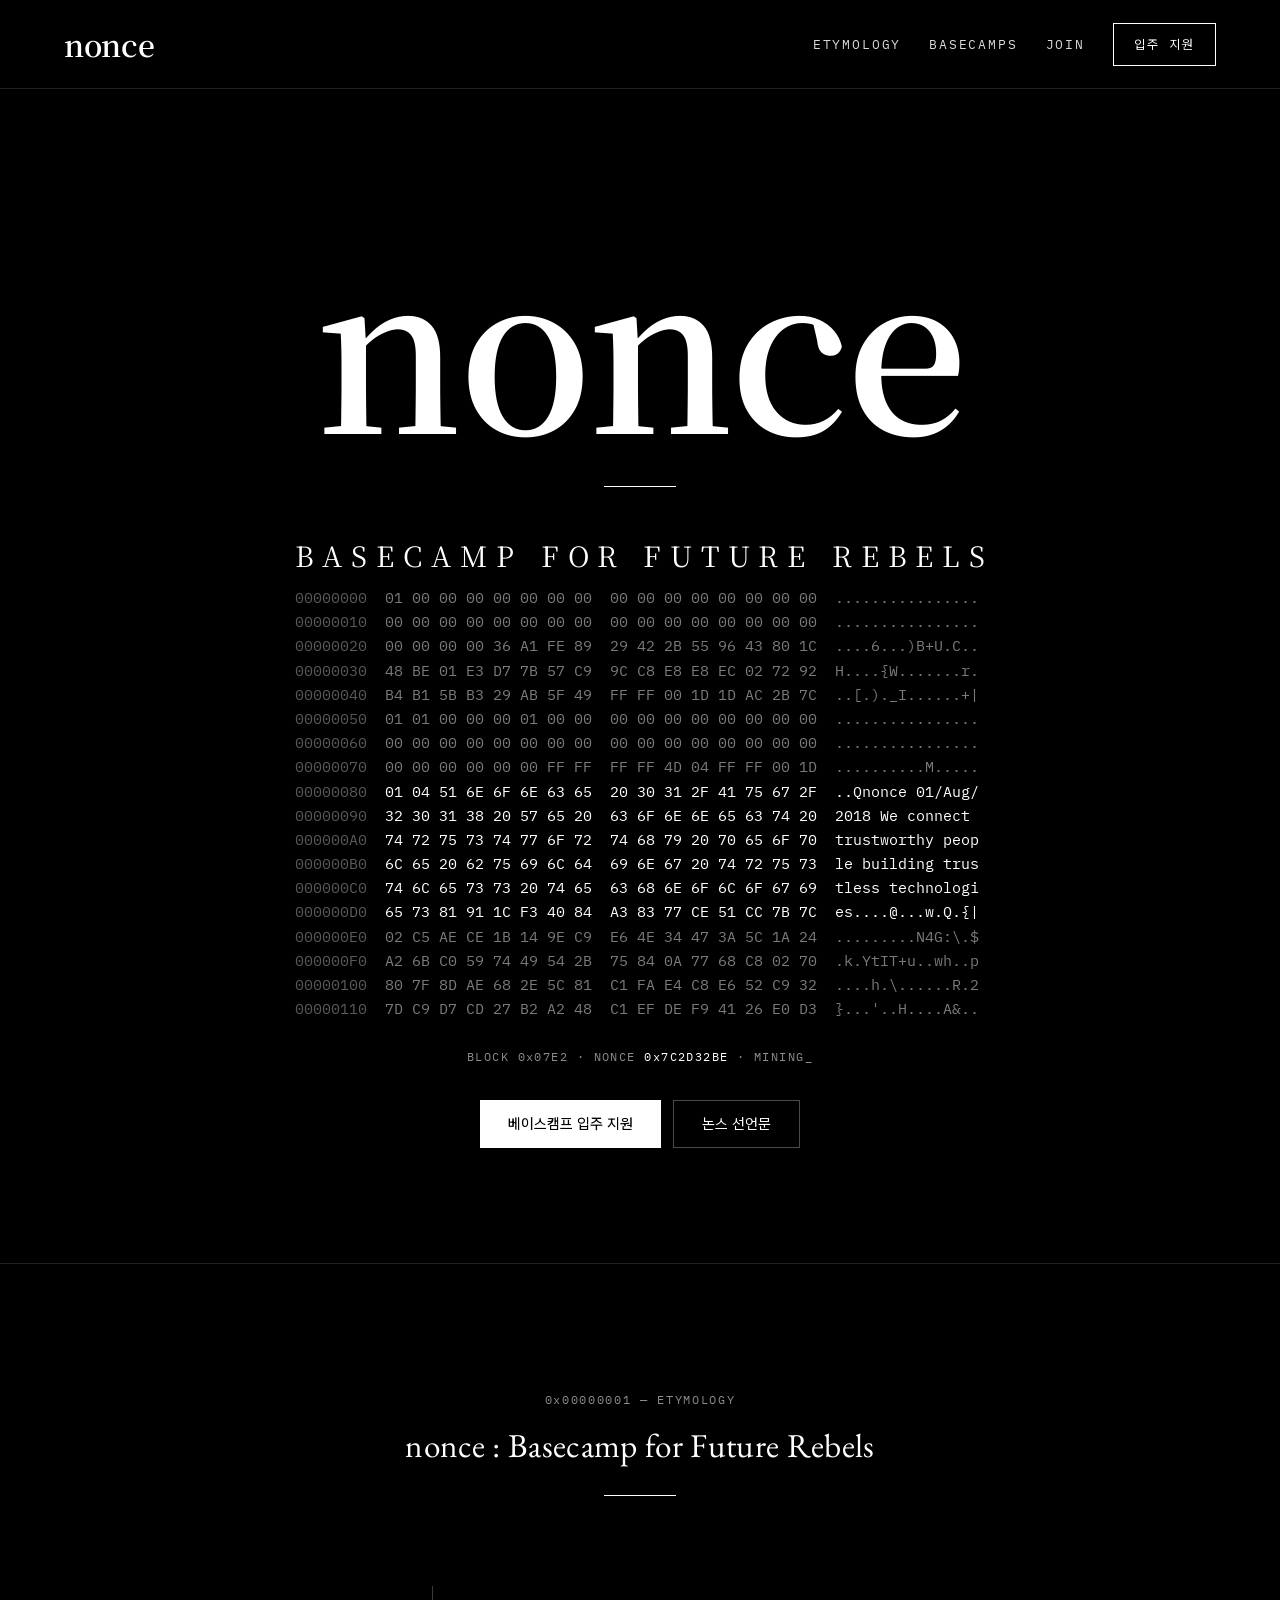
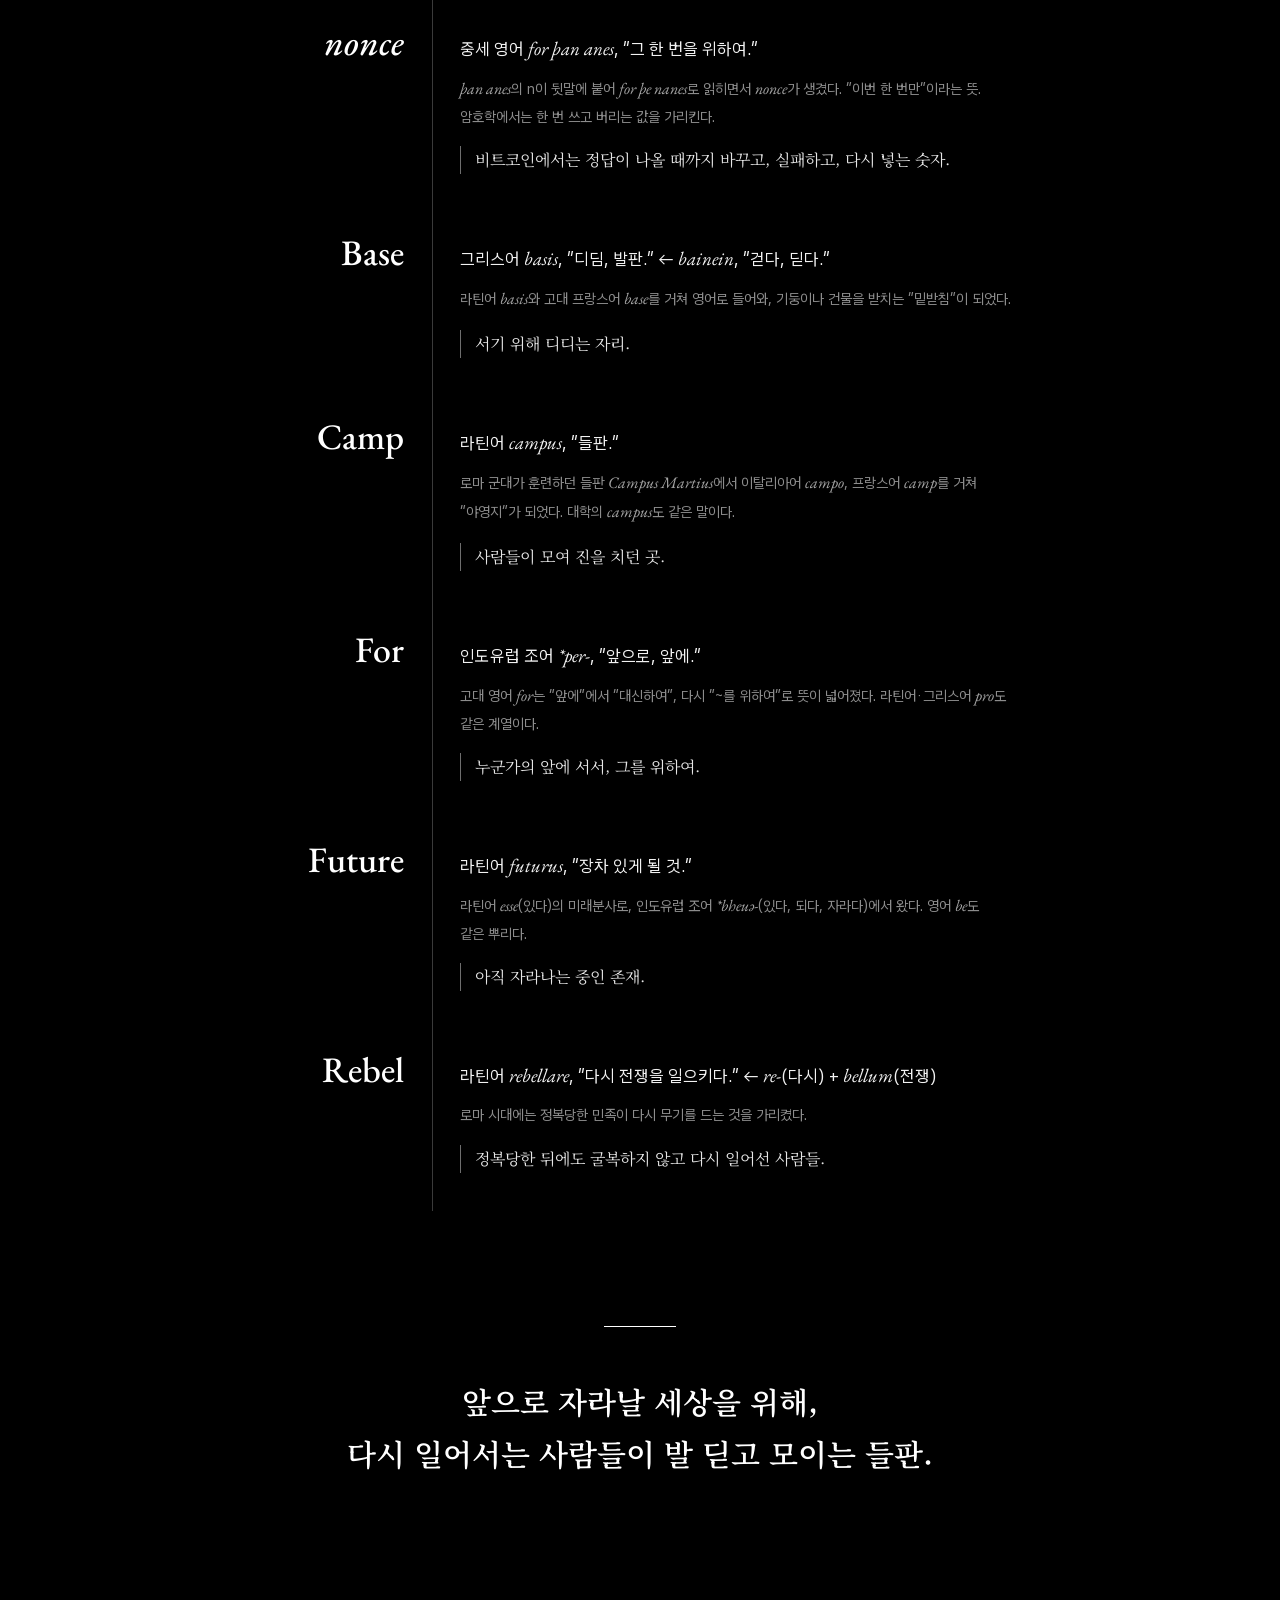
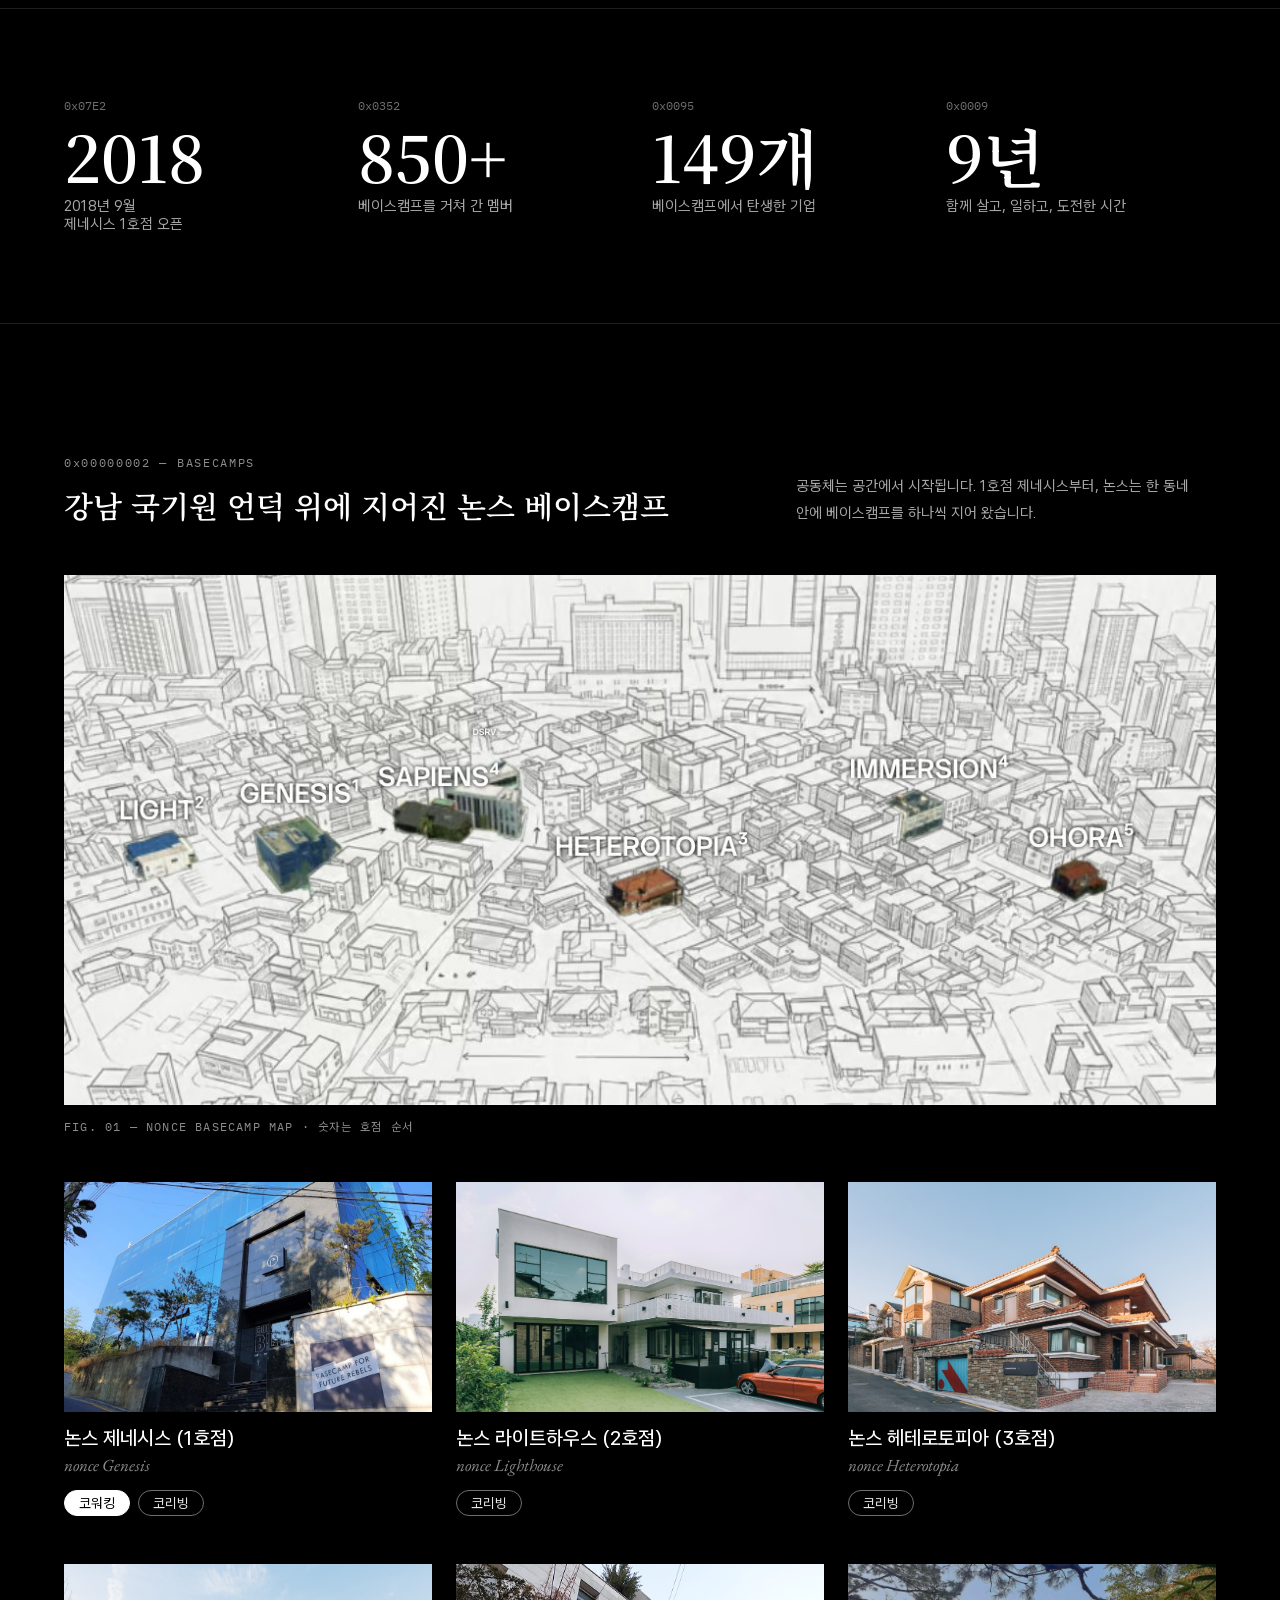
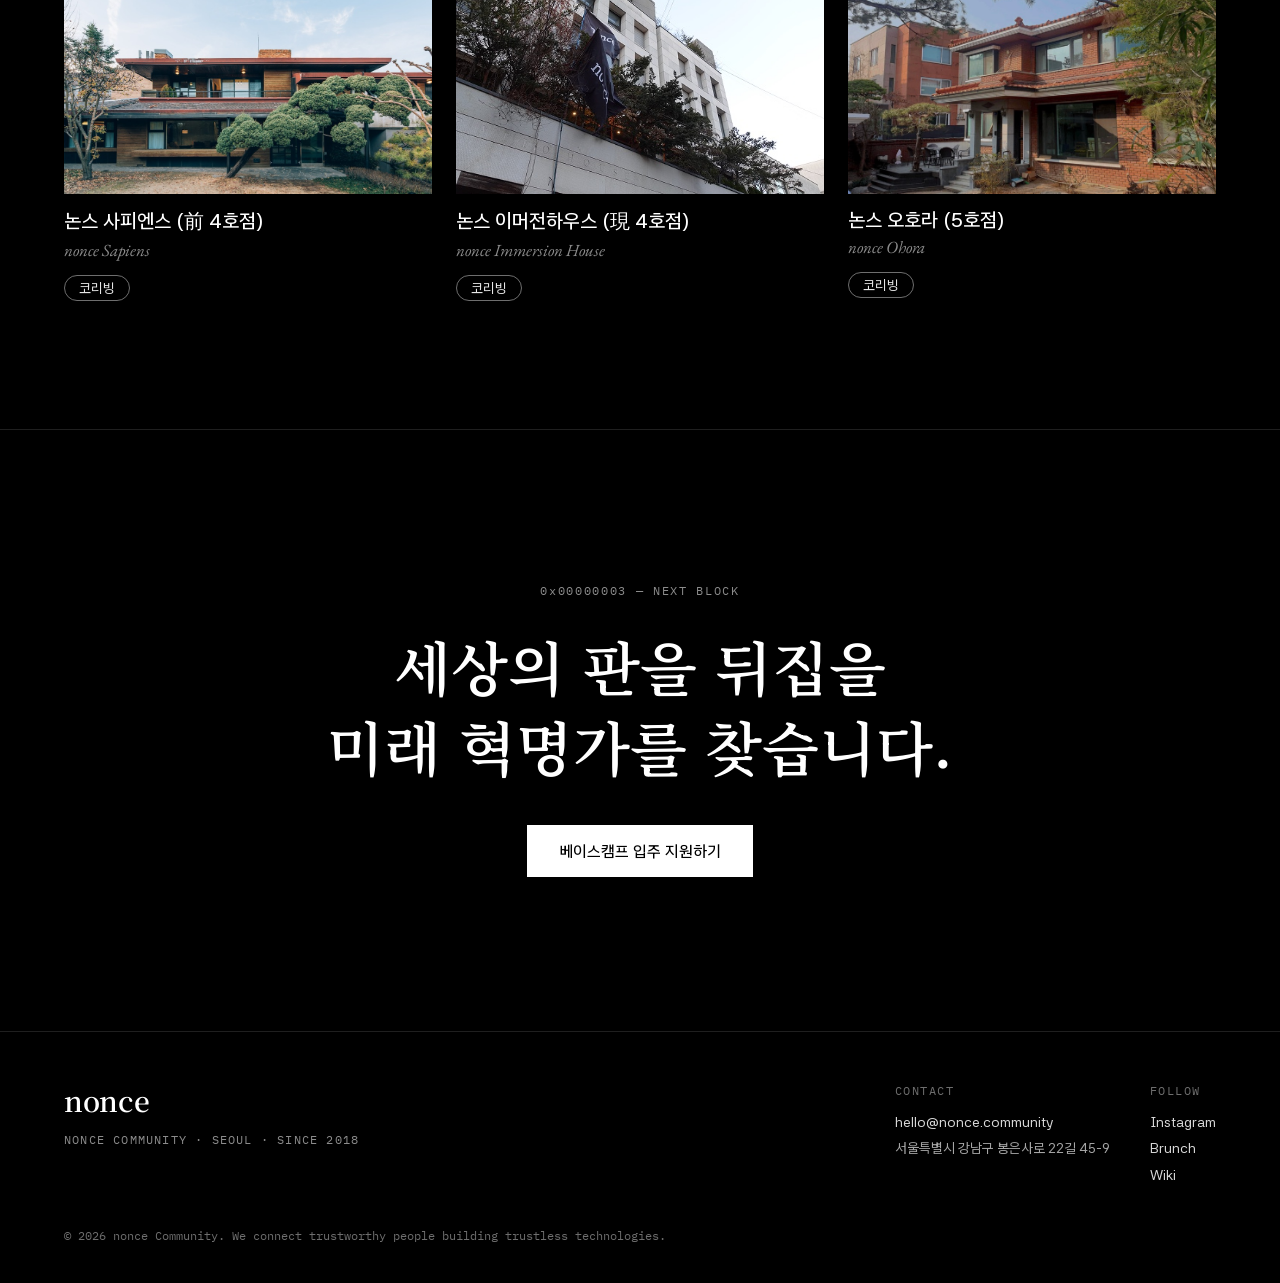
==== index.html @ 36031be3 "Keep apply button labels; say on the apply page that applying is closed Main page buttons go back to" ====
<!doctype html>
<html lang="ko">
<head>
<meta charset="utf-8">
<meta name="viewport" content="width=device-width, initial-scale=1">
<title>nonce — Basecamp for Future Rebels</title>
<meta name="description" content="미래 혁명가들의 베이스캠프. 2018년 제네시스 1호점부터 강남 국기원 언덕 위에 지어 온 논스 커뮤니티.">
<meta name="theme-color" content="#000000">
<link rel="canonical" href="https://nonce.community/">
<meta property="og:type" content="website">
<meta property="og:site_name" content="nonce community">
<meta property="og:title" content="nonce — Basecamp for Future Rebels">
<meta property="og:description" content="미래 혁명가들의 베이스캠프. 2018년 제네시스 1호점부터 강남 국기원 언덕 위에 지어 온 논스 커뮤니티.">
<meta property="og:url" content="https://nonce.community/">
<meta property="og:image" content="https://nonce.community/img/cards/genesis.jpg">
<meta name="twitter:card" content="summary_large_image">
<link rel="icon" href="data:image/svg+xml,%3Csvg xmlns='http://www.w3.org/2000/svg' viewBox='0 0 64 64'%3E%3Crect width='64' height='64' fill='%23000'/%3E%3Ctext x='32' y='44' font-family='Georgia,serif' font-size='40' font-weight='700' fill='%23fff' text-anchor='middle'%3En%3C/text%3E%3C/svg%3E">
<link rel="preconnect" href="https://fonts.googleapis.com">
<link rel="preconnect" href="https://fonts.gstatic.com" crossorigin>
<link rel="stylesheet" href="https://fonts.googleapis.com/css2?family=EB+Garamond:ital,wght@0,400;0,500;1,400;1,500&amp;family=Noto+Serif+KR:wght@400;600&amp;family=IBM+Plex+Mono:wght@400;500&amp;family=Asta+Sans:wght@400;500;600&amp;family=Newsreader:ital,opsz,wght@0,6..72,400;0,6..72,500;1,6..72,400&amp;family=Hanken+Grotesk:wght@400;500;600&amp;display=swap">
<link rel="stylesheet" href="css/site.css">
</head>
<body class="dark">
<a class="skip" href="#content">본문으로 건너뛰기</a>

<header class="site-header">
<div class="bar">
<a class="logo" href="#top">nonce</a>
<nav class="nav" aria-label="주 메뉴">
<a href="#etymology">Etymology</a>
<a href="#basecamps">Basecamps</a>
<a href="#join">Join</a>
<a class="btn-line" href="apply.html">입주 지원</a>
</nav>
<div class="m-actions">
<a class="apply" href="apply.html">입주 지원</a>
<button type="button" class="menu-btn" aria-label="메뉴" aria-expanded="false" aria-controls="m-nav"><svg aria-hidden="true" width="20" height="20" viewBox="0 0 20 20" fill="none" stroke="currentColor" stroke-width="1.5" stroke-linecap="round"><path d="M3 6h14M3 10h14M3 14h14"/></svg></button>
</div>
</div>
<nav class="m-nav" id="m-nav" aria-label="모바일 메뉴" data-open="false">
<a href="#etymology">Etymology</a>
<a href="#basecamps">Basecamps</a>
<a href="#join">Join</a>
</nav>
</header>

<main id="content">
<section id="top" class="hero">
<h1>nonce</h1>
<div class="rule" aria-hidden="true"></div>
<div class="lockup">
<p class="sub">Basecamp for Future Rebels</p>
<div class="hexwrap" aria-hidden="true"><div class="hex" id="hex"></div></div>
</div>
<p class="ticker">BLOCK 0x07E2 · NONCE <b id="nonce">0x7C2BAC1D</b> · MINING_</p>
<div class="cta-row">
<a class="btn btn-solid" href="apply.html">베이스캠프 입주 지원</a>
<a class="btn btn-ghost" href="#etymology">논스 선언문</a>
</div>
</section>

<section id="etymology" class="sec" aria-labelledby="etym-title">
<div class="inner ety">
<div class="ety-head">
<span class="mono-label">0x00000001 — ETYMOLOGY</span>
<h2 id="etym-title" lang="en">nonce : Basecamp for Future Rebels</h2>
<div class="rule" aria-hidden="true"></div>
</div>
<div class="ety-list">
<div class="ety-row">
<span lang="en" class="word it">nonce</span>
<div class="body">
<p class="root">중세 영어 <i lang="enm">for þan anes</i>, “그 한 번을 위하여.”</p>
<p class="hist"><i lang="enm">þan anes</i>의 n이 뒷말에 붙어 <i lang="enm">for þe nanes</i>로 읽히면서 <i lang="en">nonce</i>가 생겼다. “이번 한 번만”이라는 뜻. 암호학에서는 한 번 쓰고 버리는 값을 가리킨다.</p>
<p class="read">비트코인에서는 정답이 나올 때까지 바꾸고, 실패하고, 다시 넣는 숫자.</p>
</div>
</div>
<div class="ety-row">
<span lang="en" class="word">Base</span>
<div class="body">
<p class="root">그리스어 <i lang="grc-Latn">basis</i>, “디딤, 발판.” ← <i lang="grc-Latn">bainein</i>, “걷다, 딛다.”</p>
<p class="hist">라틴어 <i lang="la">basis</i>와 고대 프랑스어 <i lang="fro">base</i>를 거쳐 영어로 들어와, 기둥이나 건물을 받치는 “밑받침”이 되었다.</p>
<p class="read">서기 위해 디디는 자리.</p>
</div>
</div>
<div class="ety-row">
<span lang="en" class="word">Camp</span>
<div class="body">
<p class="root">라틴어 <i lang="la">campus</i>, “들판.”</p>
<p class="hist">로마 군대가 훈련하던 들판 <i lang="la">Campus Martius</i>에서 이탈리아어 <i lang="it">campo</i>, 프랑스어 <i lang="fr">camp</i>를 거쳐 “야영지”가 되었다. 대학의 <i lang="en">campus</i>도 같은 말이다.</p>
<p class="read">사람들이 모여 진을 치던 곳.</p>
</div>
</div>
<div class="ety-row">
<span lang="en" class="word">For</span>
<div class="body">
<p class="root">인도유럽 조어 <i>*per-</i>, “앞으로, 앞에.”</p>
<p class="hist">고대 영어 <i lang="ang">for</i>는 “앞에”에서 “대신하여”, 다시 “~를 위하여”로 뜻이 넓어졌다. 라틴어·그리스어 <i>pro</i>도 같은 계열이다.</p>
<p class="read">누군가의 앞에 서서, 그를 위하여.</p>
</div>
</div>
<div class="ety-row">
<span lang="en" class="word">Future</span>
<div class="body">
<p class="root">라틴어 <i lang="la">futurus</i>, “장차 있게 될 것.”</p>
<p class="hist">라틴어 <i lang="la">esse</i>(있다)의 미래분사로, 인도유럽 조어 <i>*bheuə-</i>(있다, 되다, 자라다)에서 왔다. 영어 <i lang="en">be</i>도 같은 뿌리다.</p>
<p class="read">아직 자라나는 중인 존재.</p>
</div>
</div>
<div class="ety-row">
<span lang="en" class="word">Rebel</span>
<div class="body">
<p class="root">라틴어 <i lang="la">rebellare</i>, “다시 전쟁을 일으키다.” ← <i lang="la">re-</i>(다시) + <i lang="la">bellum</i>(전쟁)</p>
<p class="hist">로마 시대에는 정복당한 민족이 다시 무기를 드는 것을 가리켰다.</p>
<p class="read">정복당한 뒤에도 굴복하지 않고 다시 일어선 사람들.</p>
</div>
</div>
</div>
<div class="ety-close">
<div class="rule" aria-hidden="true"></div>
<p>앞으로 자라날 세상을 위해,<br>다시 일어서는 사람들이 발 딛고 모이는 들판.</p>
</div>
</div>
</section>

<section class="stats-sec" aria-label="숫자로 보는 논스">
<div class="stats">
<div class="stat"><span class="hexn">0x07E2</span><span class="n">2018</span><span class="d">2018년 9월<br>제네시스 1호점 오픈</span></div>
<div class="stat"><span class="hexn">0x0352</span><span class="n">850+</span><span class="d">베이스캠프를 거쳐 간 멤버</span></div>
<div class="stat"><span class="hexn">0x0095</span><span class="n">149개</span><span class="d">베이스캠프에서 탄생한 기업</span></div>
<div class="stat"><span class="hexn">0x0009</span><span class="n">9년</span><span class="d">함께 살고, 일하고, 도전한 시간</span></div>
</div>
</section>

<section id="basecamps" class="sec" aria-labelledby="camps-title">
<div class="inner camps">
<div class="camps-head">
<div>
<span class="mono-label">0x00000002 — BASECAMPS</span>
<h2 id="camps-title">강남 국기원 언덕 위에 지어진 논스 베이스캠프</h2>
</div>
<p>공동체는 공간에서 시작됩니다. 1호점 제네시스부터, 논스는 한 동네 안에 베이스캠프를 하나씩 지어 왔습니다.</p>
</div>
<figure class="map">
<div class="frame"><img src="img/map.jpg" alt="논스 베이스캠프 지도 — 동네 스케치 위에 Light, Genesis, Sapiens, Heterotopia, Immersion, Ohora 여섯 공간의 위치가 표시되어 있다" width="1174" height="540" decoding="async"></div>
<figcaption>FIG. 01 — NONCE BASECAMP MAP · 숫자는 호점 순서</figcaption>
</figure>
<div class="cards">
<a class="card" href="genesis.html" aria-label="논스 제네시스 (1호점) 자세히 보기">
<img src="img/cards/genesis.jpg" alt="논스 제네시스 건물 외관 — 유리 커튼월 건물 앞에 Basecamp for Future Rebels 현판" width="960" height="600" loading="lazy" decoding="async">
<div class="tt">
<span class="num">1호점</span>
<h3><span class="full">논스 제네시스 (1호점)</span><span class="short">논스 제네시스</span></h3>
<span lang="en" class="en">nonce Genesis</span>
</div>
<div class="tags"><span class="tag solid">코워킹</span><span class="tag">코리빙</span></div>
</a>
<a class="card" href="lighthouse.html" aria-label="논스 라이트하우스 (2호점) 자세히 보기">
<img src="img/cards/lighthouse.jpg" alt="논스 라이트하우스 외관 — 잔디 마당이 있는 흰 2층 주택" width="960" height="641" loading="lazy" decoding="async">
<div class="tt">
<span class="num">2호점</span>
<h3><span class="full">논스 라이트하우스 (2호점)</span><span class="short">논스 라이트하우스</span></h3>
<span lang="en" class="en">nonce Lighthouse</span>
</div>
<div class="tags"><span class="tag">코리빙</span></div>
</a>
<a class="card" href="heterotopia.html" aria-label="논스 헤테로토피아 (3호점) 자세히 보기">
<img src="img/cards/heterotopia.jpg" alt="논스 헤테로토피아 외관 — 기와 지붕의 붉은 벽돌 단독주택" width="960" height="641" loading="lazy" decoding="async">
<div class="tt">
<span class="num">3호점</span>
<h3><span class="full">논스 헤테로토피아 (3호점)</span><span class="short">논스 헤테로토피아</span></h3>
<span lang="en" class="en">nonce Heterotopia</span>
</div>
<div class="tags"><span class="tag">코리빙</span></div>
</a>
<a class="card" href="sapiens.html" aria-label="논스 사피엔스 (前 4호점) 자세히 보기">
<img src="img/cards/sapiens.jpg" alt="논스 사피엔스 외관 — 소나무 정원이 있는 낮은 목조 주택" width="960" height="641" loading="lazy" decoding="async">
<div class="tt">
<span class="num">前 4호점</span>
<h3><span class="full">논스 사피엔스 (前 4호점)</span><span class="short">논스 사피엔스</span></h3>
<span lang="en" class="en">nonce Sapiens</span>
</div>
<div class="tags"><span class="tag">코리빙</span></div>
</a>
<a class="card" href="immersion.html" aria-label="논스 이머전하우스 (現 4호점) 자세히 보기">
<img src="img/cards/immersion.jpg" alt="논스 이머전하우스 외관 — nonce 깃발이 걸린 흰 건물" width="504" height="336" loading="lazy" decoding="async">
<div class="tt">
<span class="num">現 4호점</span>
<h3><span class="full">논스 이머전하우스 (現 4호점)</span><span class="short">논스 이머전하우스</span></h3>
<span lang="en" class="en">nonce Immersion House</span>
</div>
<div class="tags"><span class="tag">코리빙</span></div>
</a>
<a class="card" href="ohora.html" aria-label="논스 오호라 (5호점) 자세히 보기">
<img src="img/cards/ohora.jpg" alt="논스 오호라 외관 — 나무에 둘러싸인 붉은 벽돌 2층 주택" width="960" height="533" loading="lazy" decoding="async">
<div class="tt">
<span class="num">5호점</span>
<h3><span class="full">논스 오호라 (5호점)</span><span class="short">논스 오호라</span></h3>
<span lang="en" class="en">nonce Ohora</span>
</div>
<div class="tags"><span class="tag">코리빙</span></div>
</a>
</div>
</div>
</section>

<section id="join" class="join" aria-labelledby="join-title">
<span class="mono-label">0x00000003 — NEXT BLOCK</span>
<h2 id="join-title">세상의 판을 뒤집을<br>미래 혁명가를 찾습니다.</h2>
<a class="btn btn-solid" href="apply.html">베이스캠프 입주 지원하기</a>
</section>
</main>
<footer class="site-footer">
<div class="row">
<div class="brand">
<a class="logo" href="index.html" aria-label="nonce 메인으로">nonce</a>
<span class="mono-label" style="letter-spacing: 0.1em">NONCE COMMUNITY · SEOUL · SINCE 2018</span>
</div>
<div class="cols">
<div class="col">
<span class="mono-label">CONTACT</span>
<a href="mailto:hello@nonce.community">hello@nonce.community</a>
<span>서울특별시 강남구 봉은사로 22길 45-9</span>
</div>
<div class="col">
<span class="mono-label">FOLLOW</span>
<a href="https://www.instagram.com/nonce.community" target="_blank" rel="noopener">Instagram</a>
<a href="https://brunch.co.kr/@nonce" target="_blank" rel="noopener">Brunch</a>
<a href="https://namu.wiki/w/%EB%85%BC%EC%8A%A4" target="_blank" rel="noopener">Wiki</a>
</div>
</div>
</div>
<p class="legal">© 2026 nonce Community. We connect trustworthy people building trustless technologies.</p>
</footer>
<script src="js/main.js" defer></script>
</body>
</html>
---- css/site.css ----
/* nonce community — shared styles
   Breakpoints follow the design canvas:
   desktop ≥ 1024 (designed at 1440, fluid) · tablet 768–1023 (designed at 768) · mobile ≤ 767 (designed at 375) */

:root {
  --serif-kr: 'Noto Serif KR', serif;
  --serif-en: 'EB Garamond', serif;
  --mono: 'IBM Plex Mono', 'Asta Sans', monospace;
  --sans: 'Asta Sans', sans-serif;
  --side: max(clamp(16px, 5vw, 64px), calc((100% - 1200px) / 2));
  --pad-x: clamp(16px, 5vw, 64px);
}
@media (min-width: 768px) and (max-width: 1023px) { :root { --side: 40px; --pad-x: 40px; } }
@media (max-width: 767px) { :root { --side: 20px; --pad-x: 20px; } }

*, *::before, *::after { box-sizing: border-box; }
html { -webkit-text-size-adjust: 100%; scroll-behavior: smooth; }
body { margin: 0; }
img { max-width: 100%; }
a { text-decoration: none; }
[hidden] { display: none !important; }
.sr-only { position: absolute; width: 1px; height: 1px; padding: 0; margin: -1px; overflow: hidden; clip: rect(0 0 0 0); white-space: nowrap; border: 0; }
.skip { position: absolute; left: 16px; top: -60px; z-index: 10; padding: 12px 16px; background: #fff; color: #000; }
.skip:focus { top: 12px; }
:focus-visible { outline: 2px solid currentColor; outline-offset: 3px; }

/* ============ DARK (main, apply, house pages) ============ */
body.dark { background: #000; color: #f2f2f2; font-family: var(--sans); word-break: keep-all; overflow-wrap: break-word; }
body.dark a { color: #d9d9d9; }
body.dark a:hover { color: #fff; }
body.dark ::selection { background: #fff; color: #000; }
.mono-label { font-family: var(--mono); font-size: 12px; letter-spacing: 0.14em; color: #8c8c8c; }

/* header */
.site-header { border-bottom: 1px solid #1f1f1f; padding: 22px var(--side); }
.site-header .bar { display: flex; flex-wrap: wrap; align-items: center; justify-content: space-between; gap: 16px 32px; }
.logo { font-family: var(--serif-kr); font-weight: 600; font-size: 30px; letter-spacing: -0.01em; color: #fff !important; }
.nav { display: flex; flex-wrap: wrap; align-items: center; gap: 8px 28px; font-family: var(--mono); font-size: 13px; letter-spacing: 0.14em; text-transform: uppercase; }
.nav a { padding: 12px 0; }
.nav a.btn-line { padding: 12px 20px; border: 1px solid #fff; color: #fff; }
.m-actions, .m-nav { display: none; }
@media (max-width: 767px) {
  .site-header { padding: 12px 20px; }
  .logo { font-size: 26px; padding: 8px 0; }
  .nav { display: none; }
  .m-actions { display: flex; align-items: center; gap: 8px; }
  .m-actions .apply { display: inline-flex; align-items: center; min-height: 44px; padding: 0 16px; border: 1px solid #fff; color: #fff; font-size: 14px; }
  .menu-btn { width: 44px; height: 44px; display: inline-flex; align-items: center; justify-content: center; padding: 0; background: transparent; border: 1px solid #3a3a3a; color: #fff; cursor: pointer; }
  .m-nav[data-open="true"] { display: flex; flex-direction: column; margin-top: 8px; font-family: var(--mono); font-size: 14px; letter-spacing: 0.14em; text-transform: uppercase; }
  .m-nav a { padding: 14px 0; border-top: 1px solid #1f1f1f; }
}

/* hero */
.hero { display: flex; flex-direction: column; align-items: center; text-align: center;
  padding: clamp(80px, 12vw, 160px) var(--pad-x) clamp(72px, 9vw, 120px); }
.hero h1 { margin: 0; font-family: var(--serif-kr); font-weight: 600; font-size: clamp(88px, 17vw, 232px); line-height: 0.9; letter-spacing: -0.02em; color: #fff; }
.hero .rule { width: 72px; height: 1px; background: #fff; margin: clamp(32px, 4vw, 48px) 0; }
.hero .lockup { display: inline-grid; row-gap: 10px; max-width: 100%; }
.hero .sub { margin: 0 -0.32em 0 0; font-family: var(--serif-kr); font-weight: 400; font-size: clamp(13px, 3.2vw, 28px); letter-spacing: 0.32em; text-transform: uppercase; white-space: nowrap; color: #fff; }
.hexwrap { container-type: inline-size; width: 100%; min-width: 0; }
.hex { display: flex; flex-direction: column; text-align: left; font-family: var(--mono); font-size: calc(100cqw / 45.6); line-height: 1.6; white-space: pre; }
.hex div { display: flex; gap: 2ch; }
.hex .off { color: #5a5a5a; } .hex .dim { color: #7a7a7a; } .hex .hot { color: #fff; }
.ticker { margin: 28px 0 0; font-family: var(--mono); font-size: 12px; letter-spacing: 0.12em; color: #8c8c8c; }
.ticker b { font-weight: 400; color: #fff; }
.cta-row { display: flex; flex-wrap: wrap; justify-content: center; gap: 12px; margin-top: 36px; }
.btn { display: inline-flex; align-items: center; min-height: 48px; padding: 0 28px; font-size: 15px; }
.btn-solid { background: #fff; color: #000 !important; font-weight: 500; }
.btn-ghost { border: 1px solid #4a4a4a; color: #fff !important; }
@media (min-width: 768px) and (max-width: 1023px) {
  .hero { padding: 120px 40px 96px; } .hero h1 { font-size: 160px; } .hero .rule { margin: 40px 0; } .hero .sub { font-size: 24px; }
}
@media (max-width: 767px) {
  .hero { padding: 72px 20px 64px; } .hero h1 { font-size: 96px; } .hero .rule { margin: 32px 0; } .hero .sub { font-size: 13px; }
}

/* generic dark section */
.sec { border-top: 1px solid #1f1f1f; padding: clamp(80px, 10vw, 140px) var(--pad-x); }
.inner { max-width: 1200px; margin: 0 auto; }
@media (min-width: 768px) and (max-width: 1023px) { .sec { padding: 100px 40px; } }
@media (max-width: 767px) { .sec { padding: 72px 20px; } }

/* etymology — a centred glossary column: words right-aligned on a vertical spine */
.ety { max-width: 760px; }
.ety-head { display: flex; flex-direction: column; align-items: center; gap: 16px; text-align: center; margin-bottom: clamp(56px, 7vw, 96px); }
.ety-head h2 { margin: 0; font-family: var(--serif-en); font-weight: 400; font-size: clamp(24px, 2.6vw, 34px); letter-spacing: 0.01em; color: #fff; text-wrap: balance; }
.ety-head .rule, .ety-close .rule { width: 72px; height: 1px; background: #fff; }
.ety-head .rule { margin-top: 12px; }
.ety-list { position: relative; padding: 8px 0; }
.ety-list::before { content: ""; position: absolute; top: 0; bottom: 0; left: 172px; width: 1px; background: #3a3a3a; }
.ety-row { display: grid; grid-template-columns: 144px minmax(0, 1fr); column-gap: 56px; align-items: baseline; padding: 30px 0; }
.ety-row .word { text-align: right; font-family: var(--serif-en); font-weight: 500; font-size: clamp(30px, 2.8vw, 38px); line-height: 1.05; color: #fff; }
.ety-row .word.it { font-style: italic; }
.ety-row .body { display: flex; flex-direction: column; gap: 10px; min-width: 0; }
.ety-row .root { margin: 0; font-size: 17px; line-height: 1.7; color: #f2f2f2; }
.ety-row .root i { font-family: var(--serif-en); font-size: 19px; }
.ety-row .hist { margin: 0; font-size: 14.5px; line-height: 1.8; color: #8c8c8c; text-wrap: pretty; }
.ety-row .hist i { font-family: var(--serif-en); font-size: 16px; color: #a6a6a6; }
/* nonce's reading of the word, set apart from the dictionary lines */
.ety-row .read { margin: 6px 0 0; padding-left: 14px; border-left: 1px solid #6e6e6e; font-family: var(--serif-kr); font-weight: 400; font-size: 16px; line-height: 1.75; color: #e6e6e6; }
.ety-close { display: flex; flex-direction: column; align-items: center; text-align: center; padding-top: clamp(72px, 9vw, 120px); }
.ety-close .rule { margin-bottom: clamp(32px, 4vw, 48px); }
.ety-close p { margin: 0; font-family: var(--serif-kr); font-weight: 600; font-size: clamp(22px, 2.4vw, 30px); line-height: 1.75; color: #fff; }
@media (min-width: 768px) and (max-width: 1023px) { .ety-close p { font-size: 26px; } }
@media (max-width: 767px) {
  .ety-list::before { left: 0; }
  .ety-row { grid-template-columns: 1fr; row-gap: 12px; padding: 30px 0 30px 22px; }
  .ety-row .word { text-align: left; font-size: 32px; }
  .ety-row .root { font-size: 16px; } .ety-row .root i { font-size: 18px; }
  .ety-row .hist { font-size: 14px; } .ety-row .read { font-size: 15px; }
  .ety-close p { font-size: 21px; }
}

/* stats */
.stats-sec { border-top: 1px solid #1f1f1f; padding: clamp(56px, 7vw, 96px) var(--pad-x); }
.stats { max-width: 1200px; margin: 0 auto; display: grid; grid-template-columns: repeat(auto-fit, minmax(150px, 1fr)); gap: 40px 24px; }
.stat { display: flex; flex-direction: column; gap: 10px; }
.stat .hexn { font-family: var(--mono); font-size: 12px; color: #6e6e6e; }
.stat .n { font-family: var(--serif-kr); font-weight: 600; font-size: clamp(48px, 5vw, 64px); line-height: 1; color: #fff; }
.stat .d { font-size: 15px; color: #a6a6a6; }
@media (min-width: 768px) and (max-width: 1023px) { .stats-sec { padding: 72px 40px; } .stat .n { font-size: 48px; } }
@media (max-width: 767px) { .stats-sec { padding: 56px 20px; } .stat .n { font-size: 40px; } }

/* basecamps */
.camps { display: flex; flex-direction: column; gap: 48px; }
.camps-head { display: flex; flex-wrap: wrap; justify-content: space-between; align-items: flex-end; gap: 24px; }
.camps-head h2 { margin: 12px 0 0; font-family: var(--serif-kr); font-weight: 600; font-size: 30px; color: #fff; }
.camps-head p { margin: 0; max-width: 420px; font-size: 15px; line-height: 1.8; color: #a6a6a6; }
.map { margin: 0; display: flex; flex-direction: column; gap: 14px; }
.map .frame { background: #f4f4f2; overflow-x: auto; }
.map img { display: block; width: 100%; min-width: 640px; height: auto; }
.map figcaption { font-family: var(--mono); font-size: 12px; letter-spacing: 0.1em; color: #8c8c8c; }
.cards { display: grid; grid-template-columns: repeat(auto-fit, minmax(320px, 1fr)); gap: 48px 24px; }
.card { display: flex; flex-direction: column; gap: 14px; color: inherit !important; min-width: 0; }
.card img { display: block; width: 100%; height: auto; aspect-ratio: 16 / 10; object-fit: cover; transition: opacity .2s; }
.card:hover img { opacity: .85; }
.card .num { display: none; font-family: var(--mono); font-size: 11px; letter-spacing: 0.08em; color: #8c8c8c; }
.card .tt { display: flex; flex-direction: column; gap: 4px; }
.card h3 { margin: 0; font-weight: 500; font-size: 20px; color: #fff; }
.card .short { display: none; }
.card .en { font-family: var(--serif-en); font-style: italic; font-size: 17px; color: #8c8c8c; }
.tags { display: flex; flex-wrap: wrap; gap: 8px; }
.tag { padding: 4px 14px; border-radius: 999px; border: 1px solid #6e6e6e; color: #e6e6e6; font-size: 14px; }
.tag.solid { background: #fff; border-color: #fff; color: #000; }
@media (min-width: 768px) and (max-width: 1023px) { .camps-head h2 { font-size: 28px; } }
@media (max-width: 767px) {
  .camps-head h2 { font-size: 24px; }
  .map img { min-width: 0; }
  .cards { grid-template-columns: repeat(2, minmax(0, 1fr)); gap: 32px 12px; }
  .card { gap: 10px; }
  .card img { aspect-ratio: 4 / 3; }
  .card .num { display: block; }
  .card h3 { font-size: 15px; line-height: 1.4; }
  .card .full { display: none; } .card .short { display: inline; }
  .card .en { font-size: 14px; }
  .tags { gap: 6px; } .tag { padding: 2px 10px; font-size: 12px; }
}

/* join */
.join { border-top: 1px solid #1f1f1f; padding: clamp(96px, 12vw, 180px) var(--pad-x); display: flex; flex-direction: column; align-items: center; text-align: center; gap: 28px; }
.join h2 { margin: 0; max-width: 900px; font-family: var(--serif-kr); font-weight: 600; font-size: clamp(32px, 4.6vw, 60px); line-height: 1.35; color: #fff; }
.join .btn { min-height: 52px; padding: 0 32px; font-size: 16px; margin-top: 12px; }
@media (min-width: 768px) and (max-width: 1023px) { .join { padding: 120px 40px; } .join h2 { font-size: 44px; } }
@media (max-width: 767px) { .join { padding: 88px 20px; } .join h2 { font-size: 30px; } }

/* footer (shared by every page) */
.site-footer { background: #000; color: #f2f2f2; font-family: var(--sans); border-top: 1px solid #1f1f1f; padding: 48px var(--pad-x) 40px; }
.site-footer a { color: #d9d9d9; } .site-footer a:hover { color: #fff; }
.site-footer .row { max-width: 1200px; margin: 0 auto; display: flex; flex-wrap: wrap; justify-content: space-between; align-items: flex-start; gap: 32px; }
.site-footer .brand { display: flex; flex-direction: column; gap: 12px; }
.site-footer .brand .logo { font-size: 28px; }
.site-footer .cols { display: flex; flex-wrap: wrap; gap: 40px; font-size: 14px; line-height: 1.9; }
.site-footer .col { display: flex; flex-direction: column; color: #a6a6a6; }
.site-footer .col .mono-label { color: #6e6e6e; margin-bottom: 6px; letter-spacing: 0.12em; }
.site-footer .legal { max-width: 1200px; margin: 40px auto 0; font-family: var(--mono); font-size: 12px; color: #6e6e6e; }

/* ============ HOUSE (location pages) ============
   Same dark system as the main page (body.dark): black ground, Noto Serif KR headlines,
   EB Garamond for English titles, IBM Plex Mono labels, #1f1f1f / #3a3a3a rules. */
.lt-header { display: flex; flex-wrap: wrap; justify-content: space-between; align-items: center; gap: 16px 32px; padding: 22px var(--side); border-bottom: 1px solid #1f1f1f; }
.lt-menu { display: none; }
.tabs { display: grid; grid-template-columns: repeat(6, minmax(0, 1fr)); margin: 32px var(--side) 0; border-top: 1px solid #3a3a3a; border-bottom: 1px solid #3a3a3a; }
.tab { display: flex; flex-direction: column; gap: 8px; min-width: 0; padding: 16px 16px 18px; border-left: 1px solid #1f1f1f; color: #d9d9d9 !important; transition: background .15s; }
.tab:first-child { border-left: 0; }
.tab .k { font-family: var(--mono); font-size: 11px; letter-spacing: 0.1em; color: #6e6e6e; white-space: nowrap; }
.tab .t { font-family: var(--serif-kr); font-weight: 600; font-size: clamp(14px, 1.35vw, 19px); letter-spacing: 0.1em; white-space: nowrap; }
a.tab:hover { background: #141414; color: #fff !important; }
.tab[aria-current] { background: #fff; color: #000 !important; }
.tab[aria-current] .k { color: #6e6e6e; }
@media (min-width: 768px) and (max-width: 1023px) {
  .tabs { grid-template-columns: repeat(3, minmax(0, 1fr)); }
  .tab:nth-child(4) { border-left: 0; }
  .tab:nth-child(n+4) { border-top: 1px solid #1f1f1f; }
  .tab .t { font-size: 16px; }
}
.lt-hero { padding: 72px var(--side) 96px; border-bottom: 1px solid #1f1f1f; }
.lt-hero .in { max-width: 1200px; margin: 0 auto; display: flex; flex-wrap: wrap; align-items: center; gap: 48px 80px; }
.lt-hero .bld { flex: 1 1 380px; min-width: 0; max-width: 440px; height: auto; display: block; }
.lt-hero .info { flex: 1 1 520px; min-width: 0; max-width: 608px; display: flex; flex-direction: column; gap: 28px; }
.lt-hero h1 { margin: 0; font-family: var(--serif-kr); font-weight: 600; font-size: var(--tsize, 54px); line-height: 1.05; letter-spacing: -0.02em; color: #fff; }
.itable { display: flex; flex-direction: column; margin: 0; border-top: 1px solid #3a3a3a; }
.itable div { display: flex; justify-content: space-between; align-items: baseline; gap: 16px; padding: 14px 0; border-bottom: 1px solid #1f1f1f; }
.itable dt { font-family: var(--mono); font-size: 12px; letter-spacing: 0.14em; color: #8c8c8c; }
.itable dd { margin: 0; font-size: 17px; line-height: 1.55; text-align: right; color: #f2f2f2; }
.itable .tm { display: none; }
.lt-body { padding: 96px var(--side) 0; }
.lsec { max-width: 1024px; margin: 0 auto; padding-bottom: 120px; display: flex; flex-wrap: wrap; gap: 24px 0; }
.lsec > h2 { flex: 0 0 312px; margin: 0; font-family: var(--serif-en); font-weight: 400; font-size: 42px; line-height: 1.1; color: #fff; }
.lsec > .c { flex: 1 1 560px; min-width: 0; max-width: 712px; display: flex; flex-direction: column; gap: 64px; }
.sq { display: none; }
.blk { display: flex; flex-direction: column; gap: 14px; }
.blk h3 { margin: 0; font-family: var(--serif-kr); font-weight: 600; font-size: 22px; line-height: 1.5; color: #fff; display: flex; flex-wrap: wrap; align-items: baseline; gap: 4px 14px; }
.blk h3 .en { font-family: var(--serif-en); font-style: italic; font-weight: 400; font-size: 20px; color: #8c8c8c; }
.blk p { margin: 0; font-size: 17px; line-height: 1.85; color: #c4c4c4; }
.blk p i { font-family: var(--serif-en); font-size: 1.1em; color: #fff; }
.sgrid { display: grid; grid-template-columns: repeat(2, minmax(0, 1fr)); gap: 0 32px; }
.sgrid.b { gap: 56px 32px; border-bottom: 1px solid #1f1f1f; padding-bottom: 40px; }
.lstat { border-top: 1px solid #3a3a3a; padding-top: 22px; display: flex; flex-direction: column; gap: 18px; min-width: 0; }
.lstat .h { display: flex; justify-content: space-between; align-items: baseline; gap: 8px; }
.lstat .l { font-size: 15px; color: #a6a6a6; }
.lstat .note { font-family: var(--mono); font-size: 11px; color: #6e6e6e; white-space: nowrap; }
.lstat .v { display: flex; align-items: baseline; gap: 6px; }
.lstat .num { font-family: var(--serif-kr); font-weight: 600; font-size: clamp(48px, 5vw, 64px); line-height: 1; color: #fff; }
.lstat .u { font-size: 17px; color: #a6a6a6; }
.logoblk { display: flex; flex-direction: column; gap: 12px; }
.logoblk .lab { font-family: var(--mono); font-size: 12px; letter-spacing: 0.14em; color: #8c8c8c; }
.logos { list-style: none; margin: 0; display: flex; flex-wrap: wrap; align-items: center; justify-content: space-between; gap: 22px 30px; padding: 8px 0; }
/* logos are dark artwork on transparent PNGs; show them as white marks */
.logos img { display: block; height: var(--h); width: auto; filter: brightness(0) invert(1); opacity: .82; }
.more { max-width: 1024px; margin: 0 auto; padding: 56px 0 120px; border-top: 1px solid #1f1f1f; display: flex; flex-direction: column; gap: 40px; }
.more h2 { margin: 0; font-family: var(--serif-en); font-weight: 400; font-size: 42px; line-height: 1.1; color: #fff; }
.more h2 .arw { font-family: var(--sans); color: #6e6e6e; }
.photos { display: grid; grid-template-columns: repeat(2, minmax(0, 1fr)); gap: 16px; }
.photos img { display: block; width: 100%; height: auto; aspect-ratio: 3 / 2; object-fit: cover; }
.credit { display: grid; grid-template-columns: repeat(auto-fit, minmax(260px, 1fr)); gap: 40px 32px; }
.credit .grp { display: flex; flex-direction: column; gap: 18px; min-width: 0; }
.credit h3 { margin: 0 0 6px; font-family: var(--mono); font-weight: 400; font-size: 12px; letter-spacing: 0.14em; color: #8c8c8c; }
.credit .p { display: flex; flex-direction: column; gap: 4px; }
.credit .r { font-family: var(--serif-en); font-size: 20px; color: #f2f2f2; }
.credit .n { font-size: 15px; color: #a6a6a6; }

@media (max-width: 767px) {
  .lt-header { padding: 12px 20px; flex-wrap: nowrap; }
  .lt-header .logo { font-size: 26px; padding: 8px 0; }
  .lt-menu { display: inline-flex; width: 44px; height: 44px; align-items: center; justify-content: center; padding: 0; background: transparent; border: 1px solid #3a3a3a; color: #fff; cursor: pointer; }
  .lt-menu .i-close, .lt-menu[aria-expanded="true"] .i-open { display: none; }
  .lt-menu[aria-expanded="true"] .i-close { display: block; }
  .tabs { grid-template-columns: 1fr; margin: 0 20px; border-top: 0; }
  .tabs[data-open="false"] { display: none; }
  .tab { flex-direction: row; justify-content: space-between; align-items: baseline; gap: 16px; padding: 14px 12px; border-left: 0; border-top: 1px solid #1f1f1f; }
  .tab:first-child { border-top: 0; }
  .tab .k { order: 2; }
  .tab .t { font-size: 16px; }
  .lt-hero { padding: 32px 20px 48px; }
  .lt-hero .in { flex-direction: column; gap: 24px; }
  .lt-hero .bld { flex: none; width: 290px; max-width: 100%; }
  .lt-hero .info { flex: none; width: 100%; align-items: center; gap: 24px; }
  .lt-hero h1 { font-size: 34px; text-align: center; }
  .itable { width: 100%; }
  .itable dt { font-size: 11px; letter-spacing: 0.1em; }
  .itable dd { font-size: 14px; }
  .itable .tw { display: none; } .itable .tm { display: inline; }
  .lt-body { padding: 56px 0 0; }
  .lsec { padding: 0 20px 56px; flex-direction: column; align-items: center; gap: 20px; flex-wrap: nowrap; }
  .lsec > h2 { flex: none; font-size: 32px; text-align: center; }
  .lsec > .c { flex: none; width: 100%; gap: 40px; }
  .lsec.center .blk h3 { justify-content: center; text-align: center; font-size: 19px; }
  .blk h3 .en { font-size: 17px; }
  .blk p { font-size: 16px; }
  .sq { display: block; width: 5px; height: 5px; background: #6e6e6e; margin: 0 auto 56px; }
  .lsec.results { align-items: stretch; gap: 28px; }
  .sgrid { gap: 0 16px; } .sgrid.b { gap: 40px 16px; padding-bottom: 28px; }
  .lstat .h { flex-direction: column; align-items: flex-start; gap: 2px; }
  .lstat .l { font-size: 14px; } .lstat .note { font-size: 10px; }
  .lstat .num { font-size: var(--nm, 40px); } .lstat .u { font-size: 14px; }
  .logos { justify-content: center; gap: 12px 20px; }
  .logos img { height: var(--hm); }
  .more { padding: 48px 20px 56px; border-top: 0; gap: 32px; }
  .more h2 { font-size: 32px; text-align: center; }
  .more h2 .arw { display: none; }
  .photos { grid-template-columns: 1fr; }
  .photos img { order: var(--mo); }
  .lsec.credits { padding-bottom: 72px; }
  .credit { grid-template-columns: 1fr; gap: 18px; text-align: center; }
  .credit .grp { align-items: center; }
  .credit h3 { display: none; }
  .credit .p { align-items: center; }
}

/* ============ APPLY ============ */
.apply-main { max-width: 760px; margin: 0 auto; padding: 96px 40px 120px; display: flex; flex-direction: column; gap: 48px; }
.apply-main.apply-head { padding-bottom: 0; }
.apply-main.apply-body { padding-top: 0; }
/* shown in place of the form while applications are closed */
.closed { margin-top: clamp(48px, 6vw, 72px); padding: clamp(32px, 4vw, 48px); border: 1px solid #3a3a3a; display: flex; flex-direction: column; gap: 16px; }
.closed h2 { margin: 0; font-family: var(--serif-kr); font-weight: 600; font-size: clamp(24px, 2.6vw, 30px); line-height: 1.4; color: #fff; }
.closed p { margin: 0; font-size: 17px; line-height: 1.8; color: #c4c4c4; }
.closed .note { font-size: 15px; color: #8c8c8c; }
.closed .note a { color: #d9d9d9; text-decoration: underline; text-underline-offset: 3px; }
.apply-main h1 { margin: 0; font-family: var(--serif-kr); font-weight: 600; font-size: 48px; line-height: 1.3; color: #fff; }
.apply-intro { display: flex; flex-direction: column; gap: 20px; }
.apply-intro p { margin: 0; font-size: 17px; line-height: 1.8; color: #c4c4c4; }
.steps { margin: 8px 0 0; padding: 0; list-style: none; display: grid; grid-template-columns: repeat(3, minmax(0, 1fr)); border-top: 1px solid #3a3a3a; border-bottom: 1px solid #3a3a3a; }
.steps li { padding: 16px 12px; display: flex; flex-direction: column; gap: 4px; border-left: 1px solid #1f1f1f; }
.steps li:first-child { padding-left: 0; border-left: 0; }
.steps .k { font-family: var(--mono); font-size: 12px; color: #8c8c8c; } .steps .t { font-size: 15px; color: #fff; }
form.apply { display: flex; flex-direction: column; gap: 48px; }
form.apply fieldset { margin: 0; padding: 40px 0 0; border: 0; border-top: 1px solid #1f1f1f; display: flex; flex-direction: column; gap: 28px; min-width: 0; }
form.apply legend { padding: 0; float: left; width: 100%; display: flex; align-items: baseline; gap: 16px; }
form.apply legend .k { font-family: var(--mono); font-size: 12px; letter-spacing: 0.14em; color: #8c8c8c; }
form.apply legend .t { font-family: var(--serif-kr); font-weight: 600; font-size: 22px; color: #fff; }
form.apply .hint { margin: 0; font-size: 15px; line-height: 1.7; color: #a6a6a6; }
.fgrid { display: flex; flex-direction: column; gap: 28px; }
.fgrid.two { display: grid; grid-template-columns: repeat(auto-fit, minmax(260px, 1fr)); gap: 28px 24px; }
.f { display: flex; flex-direction: column; gap: 10px; }
.f label { font-size: 15px; line-height: 1.5; color: #d9d9d9; }
.req { color: #fff; } .opt { color: #6e6e6e; }
.f input, .f textarea { width: 100%; background: #0a0a0a; color: #f2f2f2; border: 1px solid #3a3a3a; border-radius: 0; font-family: var(--sans); font-size: 16px; padding: 14px 16px; }
.f input { min-height: 52px; } .f textarea { line-height: 1.7; resize: vertical; }
.f input::placeholder, .f textarea::placeholder { color: #6e6e6e; }
.f input:focus, .f textarea:focus { outline: none; border-color: #fff; }
[aria-invalid="true"] { border-color: #ff8a80 !important; }
.spaces { display: grid; grid-template-columns: repeat(auto-fit, minmax(200px, 1fr)); gap: 12px; }
.space { display: flex; align-items: flex-start; gap: 14px; padding: 18px 20px; border: 1px solid #3a3a3a; cursor: pointer; min-height: 44px; }
.space:has(input:checked) { border-color: #fff; background: #141414; }
.spaces.bad .space { border-color: #ff8a80; }
.space input { margin: 4px 0 0; width: 18px; height: 18px; accent-color: #fff; }
.space .tx { display: flex; flex-direction: column; gap: 4px; } .space .a { font-size: 17px; color: #fff; } .space .b { font-size: 14px; color: #a6a6a6; }
.agree { display: flex; align-items: flex-start; gap: 12px; font-size: 15px; line-height: 1.7; color: #c4c4c4; cursor: pointer; }
.agree input { margin: 5px 0 0; width: 18px; height: 18px; accent-color: #fff; flex: none; }
.ok { margin: 0; padding: 14px 16px; border: 1px solid #fff; color: #fff; font-size: 15px; line-height: 1.7; }
.err { margin: 0; padding: 14px 16px; border: 1px solid #ff8a80; color: #ffb4ab; font-size: 15px; }
.submit { align-self: flex-start; min-height: 56px; padding: 0 36px; background: #fff; color: #000; border: 0; font-family: var(--sans); font-weight: 500; font-size: 17px; cursor: pointer; }
.submit[disabled] { opacity: .6; cursor: progress; }
.hp { position: absolute; left: -9999px; width: 1px; height: 1px; overflow: hidden; }
.back { font-family: var(--mono); font-size: 13px; letter-spacing: 0.12em; padding: 12px 0; }
@media (min-width: 768px) and (max-width: 1023px) { .apply-main h1 { font-size: 40px; } }
@media (max-width: 767px) {
  .apply-main { padding: 64px 20px 72px; }
  .apply-main h1 { font-size: 30px; }
}
form.apply legend.sr-only { position: absolute; float: none; display: block; width: 1px; height: 1px; overflow: hidden; clip: rect(0 0 0 0); }
@media (max-width: 767px) { .ticker { font-size: 11px; letter-spacing: 0.06em; } }
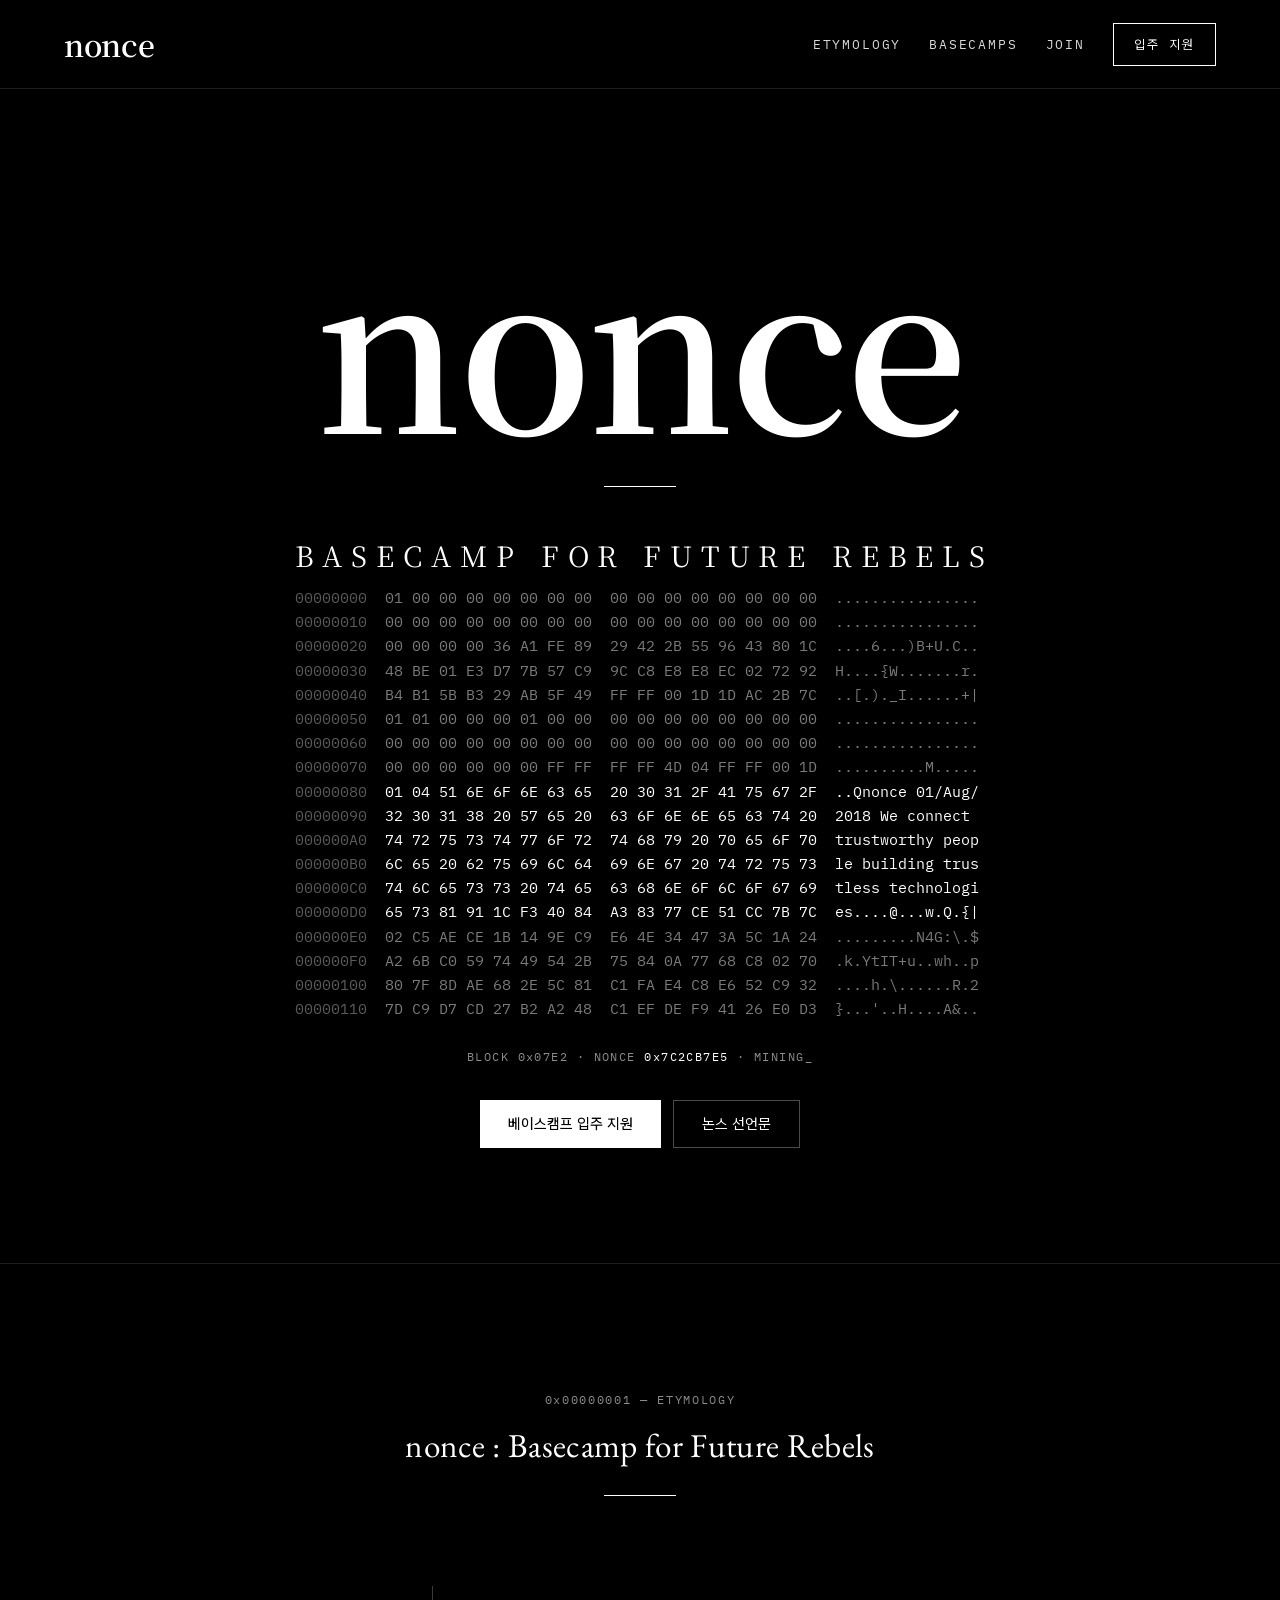
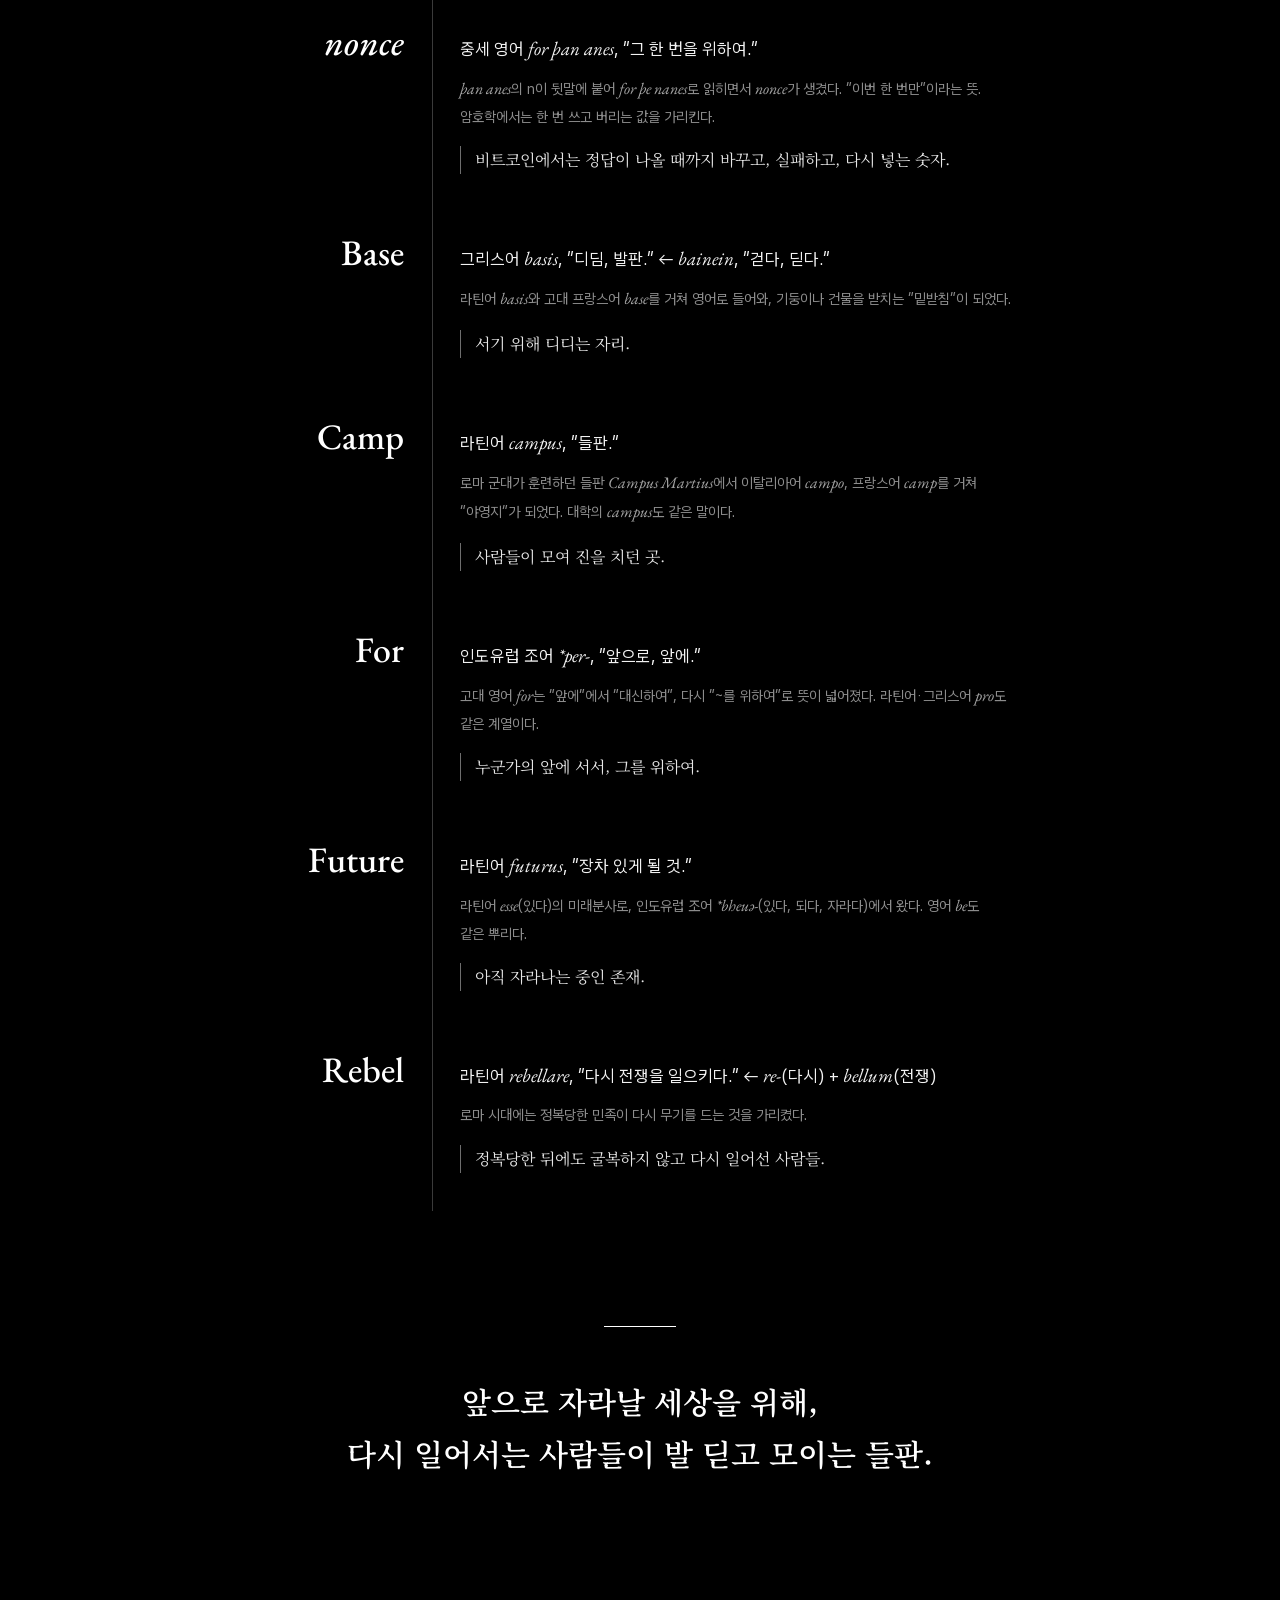
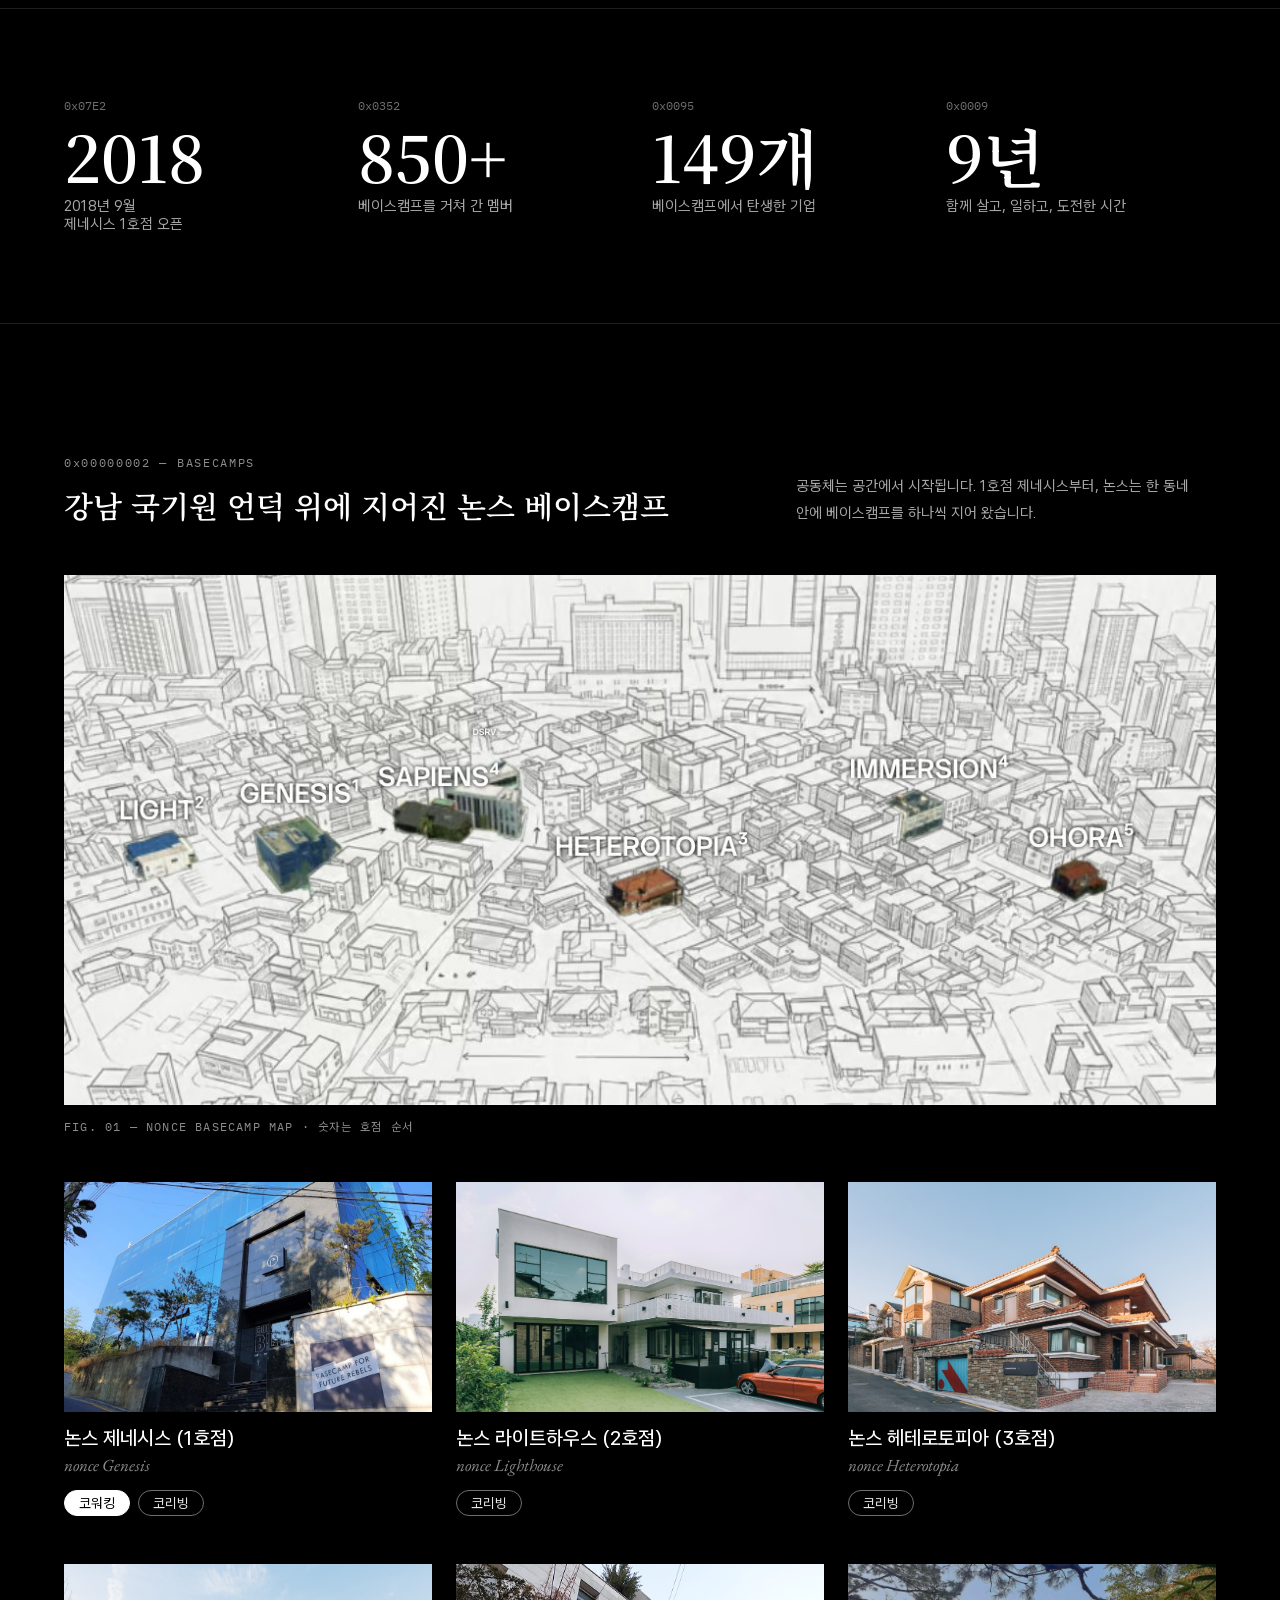
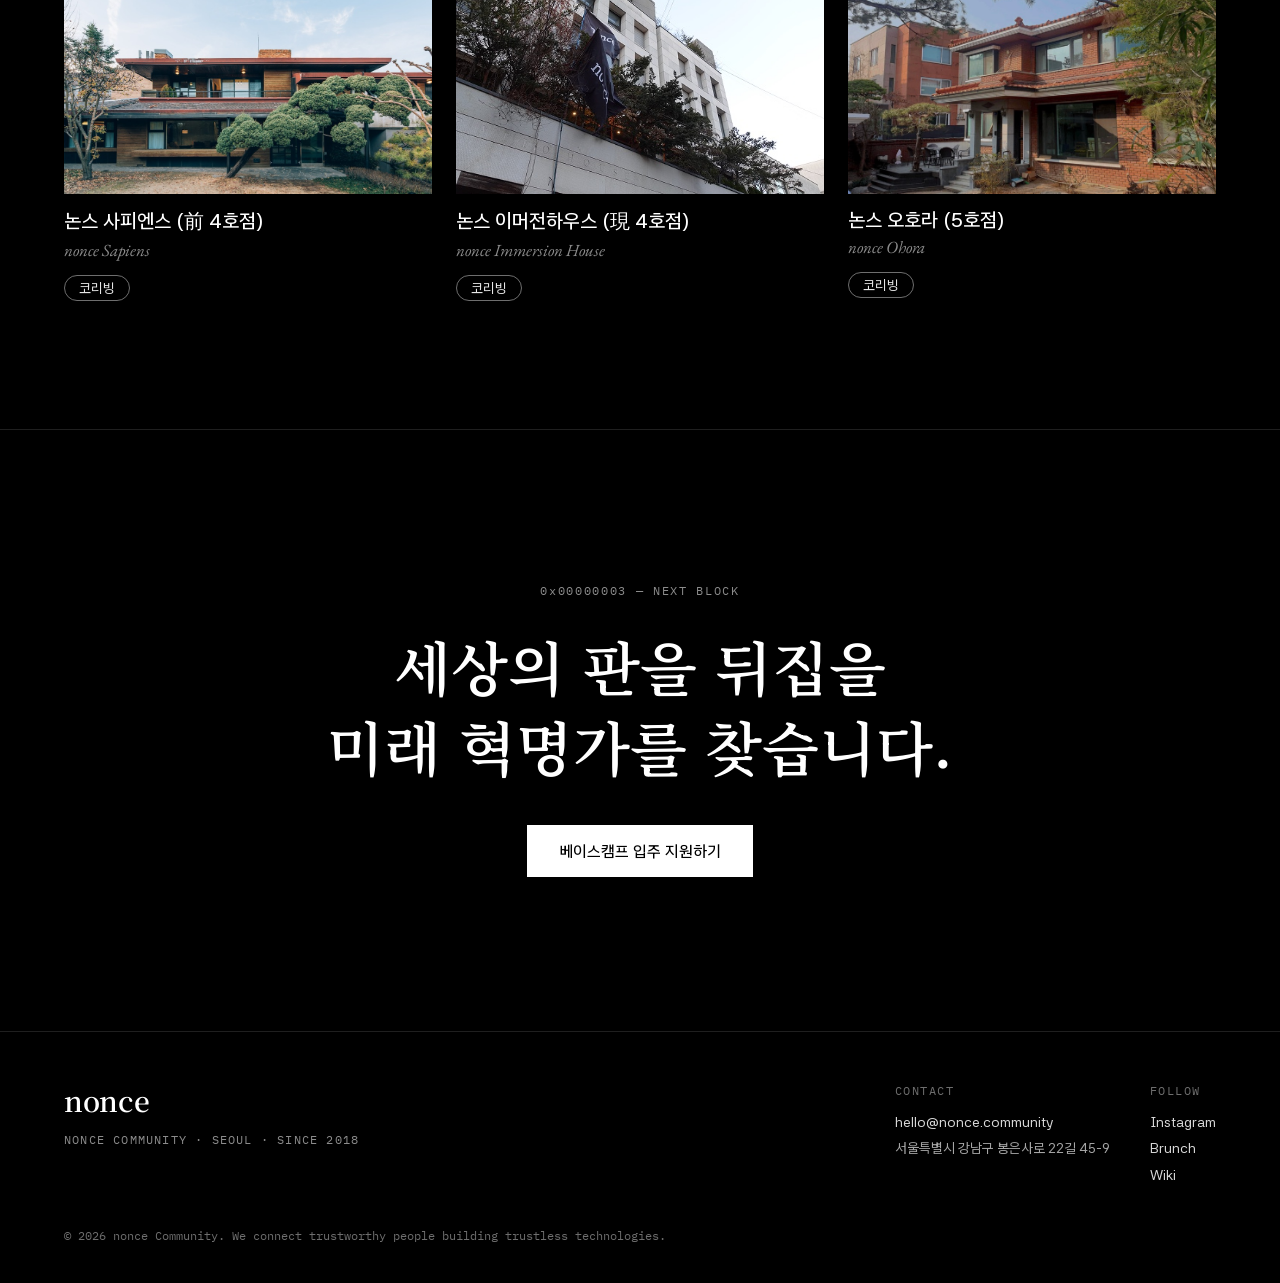
==== commit a273d959: "Stop iOS underlining the hex dump; line up partner logos on mobile iOS Safari's data detectors were " ====
--- a/index.html
+++ b/index.html
@@ -3,6 +3,7 @@
 <head>
 <meta charset="utf-8">
 <meta name="viewport" content="width=device-width, initial-scale=1">
+<meta name="format-detection" content="telephone=no, date=no, address=no, email=no">
 <title>nonce — Basecamp for Future Rebels</title>
 <meta name="description" content="미래 혁명가들의 베이스캠프. 2018년 제네시스 1호점부터 강남 국기원 언덕 위에 지어 온 논스 커뮤니티.">
 <meta name="theme-color" content="#000000">
--- a/css/site.css
+++ b/css/site.css
@@ -23,6 +23,8 @@
 .skip { position: absolute; left: 16px; top: -60px; z-index: 10; padding: 12px 16px; background: #fff; color: #000; }
 .skip:focus { top: 12px; }
 :focus-visible { outline: 2px solid currentColor; outline-offset: 3px; }
+/* iOS can still turn digit runs (hex dump, ticker) into links; keep them as plain text */
+a[x-apple-data-detectors] { color: inherit !important; text-decoration: none !important; font: inherit !important; pointer-events: none; }
 
 /* ============ DARK (main, apply, house pages) ============ */
 body.dark { background: #000; color: #f2f2f2; font-family: var(--sans); word-break: keep-all; overflow-wrap: break-word; }
@@ -273,7 +275,10 @@
   .lstat .h { flex-direction: column; align-items: flex-start; gap: 2px; }
   .lstat .l { font-size: 14px; } .lstat .note { font-size: 10px; }
   .lstat .num { font-size: var(--nm, 40px); } .lstat .u { font-size: 14px; }
-  .logos { justify-content: center; gap: 12px 20px; }
+  /* fixed-width cells so logos line up in columns; a short last row stays centred */
+  .logos { justify-content: center; gap: 24px 0; }
+  .logos li { flex: 0 0 33.333%; display: flex; justify-content: center; }
+  .logos:has(> li:nth-child(4):last-child) li { flex-basis: 50%; }
   .logos img { height: var(--hm); }
   .more { padding: 48px 20px 56px; border-top: 0; gap: 32px; }
   .more h2 { font-size: 32px; text-align: center; }
@@ -293,7 +298,7 @@
 .apply-main.apply-body { padding-top: 0; }
 /* shown in place of the form while applications are closed */
 .closed { margin-top: clamp(48px, 6vw, 72px); padding: clamp(32px, 4vw, 48px); border: 1px solid #3a3a3a; display: flex; flex-direction: column; gap: 16px; }
-.closed h2 { margin: 0; font-family: var(--serif-kr); font-weight: 600; font-size: clamp(24px, 2.6vw, 30px); line-height: 1.4; color: #fff; }
+.closed h2 { margin: 0; font-family: var(--serif-kr); font-weight: 600; font-size: clamp(24px, 2.6vw, 30px); line-height: 1.4; color: #fff; text-wrap: balance; }
 .closed p { margin: 0; font-size: 17px; line-height: 1.8; color: #c4c4c4; }
 .closed .note { font-size: 15px; color: #8c8c8c; }
 .closed .note a { color: #d9d9d9; text-decoration: underline; text-underline-offset: 3px; }
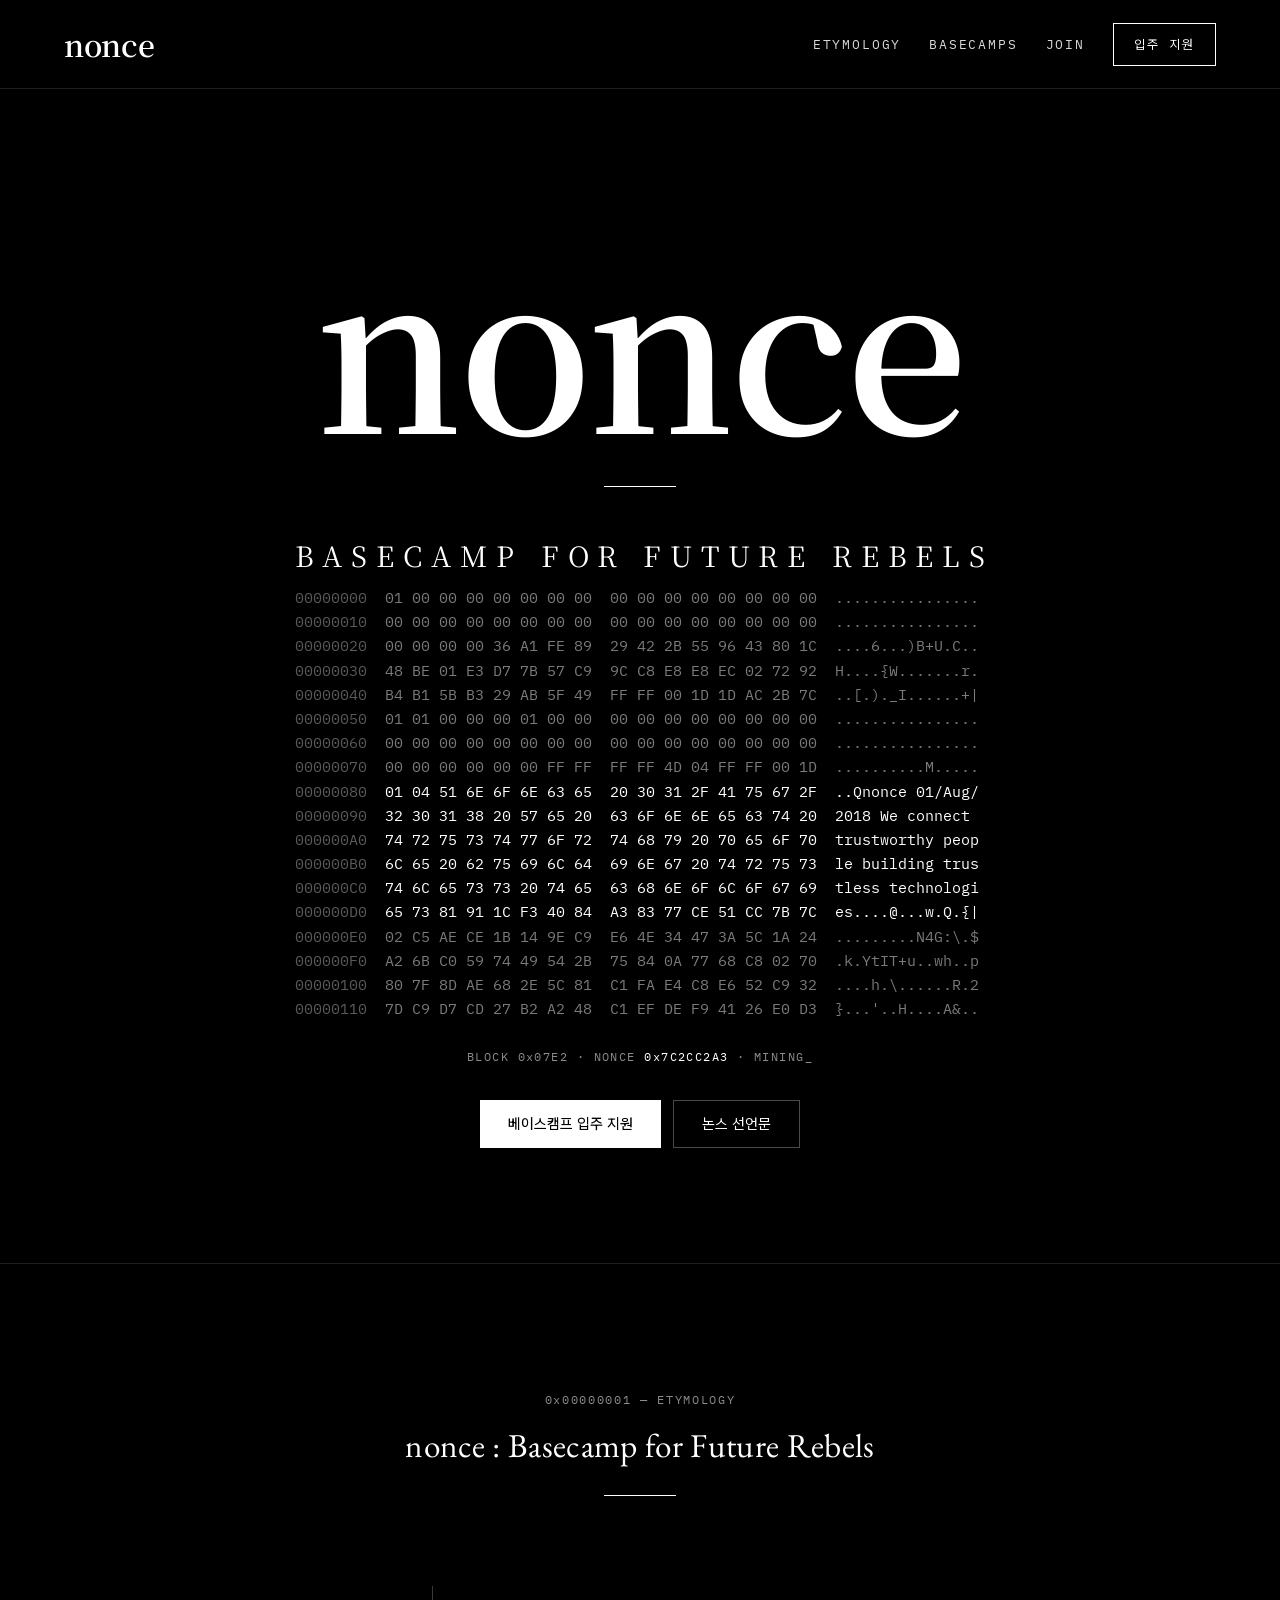
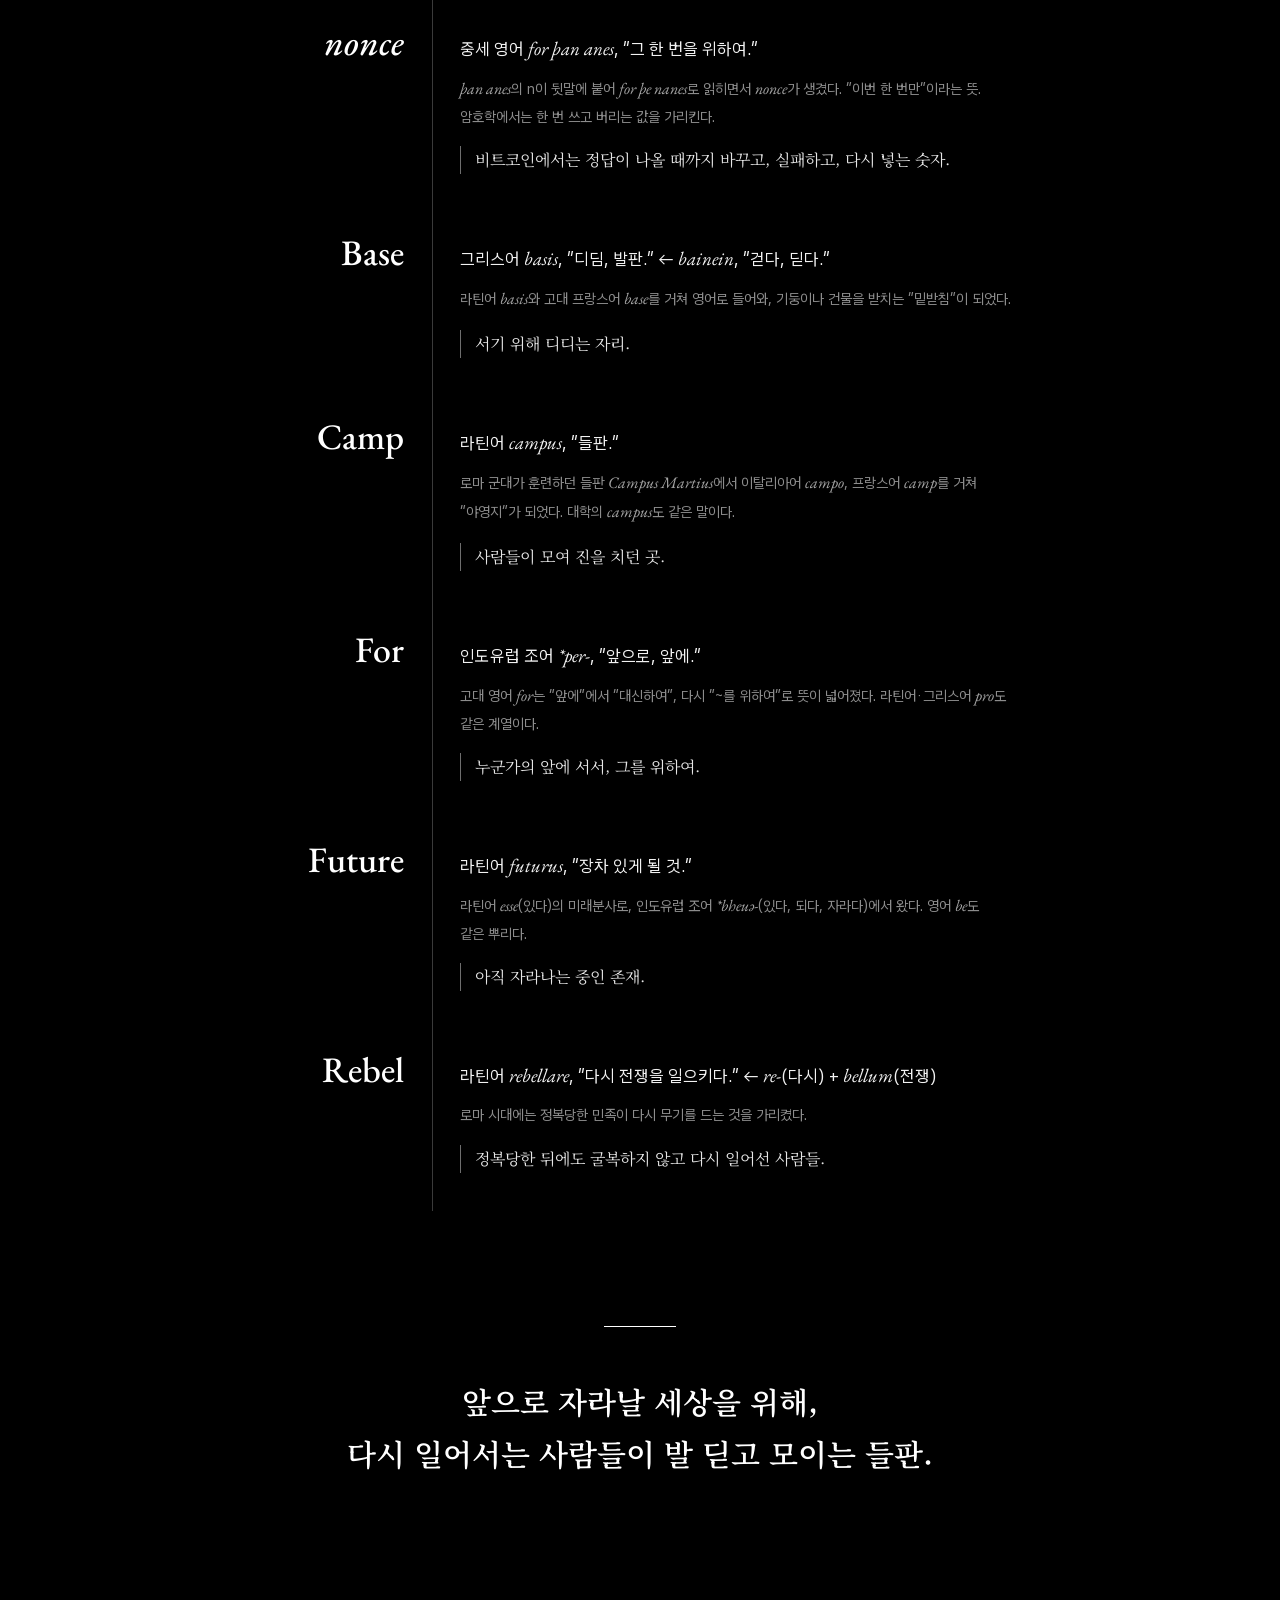
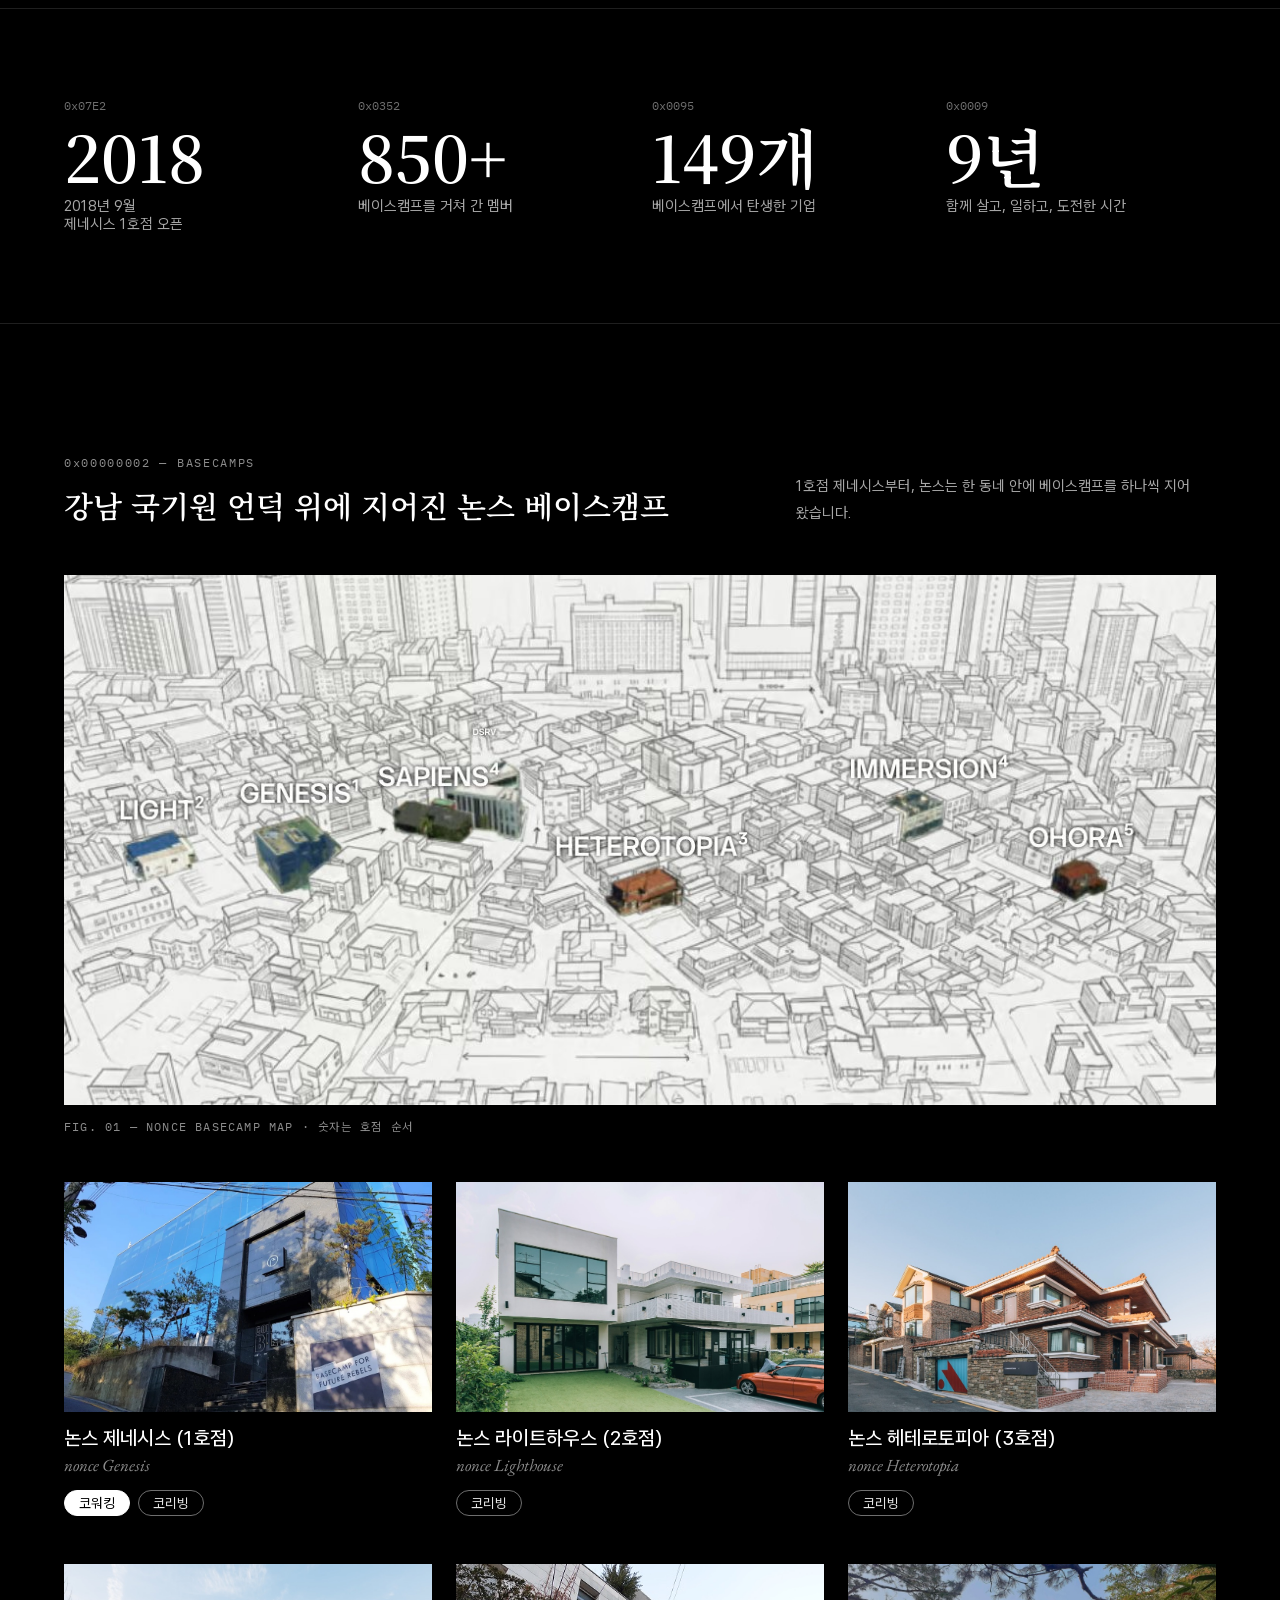
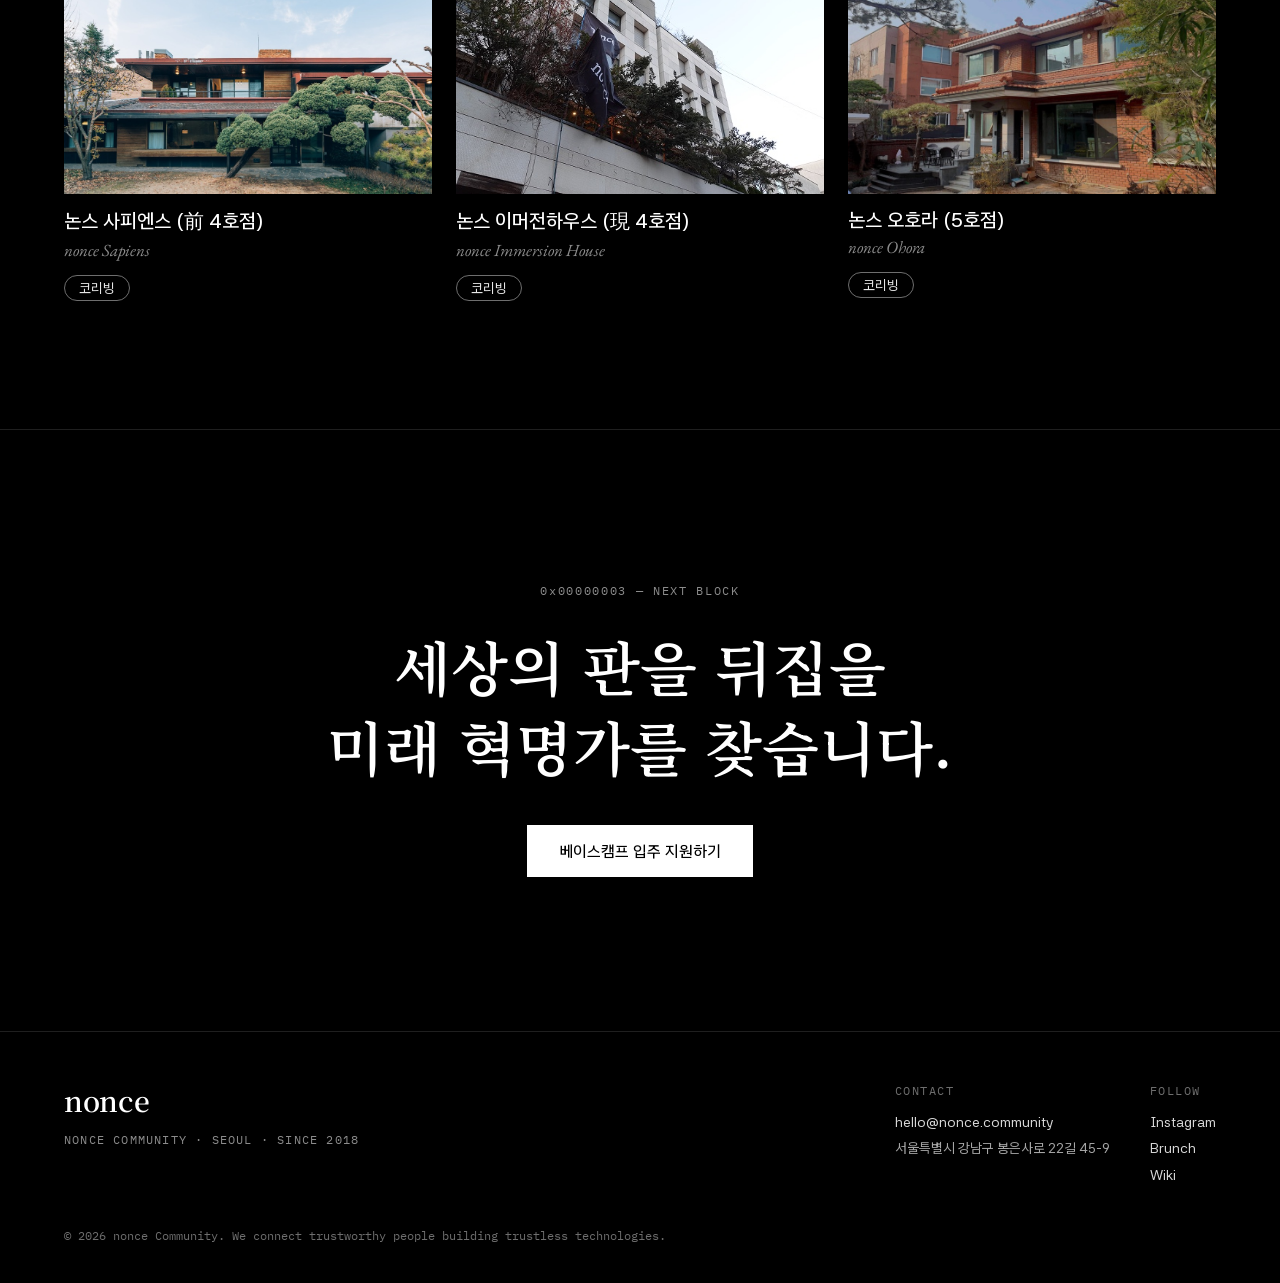
==== commit efb02d4c: "Drop the opening sentence from the basecamps intro Co-Authored-By: Claude Opus 5.5 <noreply@anthropi" ====
--- a/index.html
+++ b/index.html
@@ -140,7 +140,7 @@
 <span class="mono-label">0x00000002 — BASECAMPS</span>
 <h2 id="camps-title">강남 국기원 언덕 위에 지어진 논스 베이스캠프</h2>
 </div>
-<p>공동체는 공간에서 시작됩니다. 1호점 제네시스부터, 논스는 한 동네 안에 베이스캠프를 하나씩 지어 왔습니다.</p>
+<p>1호점 제네시스부터, 논스는 한 동네 안에 베이스캠프를 하나씩 지어 왔습니다.</p>
 </div>
 <figure class="map">
 <div class="frame"><img src="img/map.jpg" alt="논스 베이스캠프 지도 — 동네 스케치 위에 Light, Genesis, Sapiens, Heterotopia, Immersion, Ohora 여섯 공간의 위치가 표시되어 있다" width="1174" height="540" decoding="async"></div>
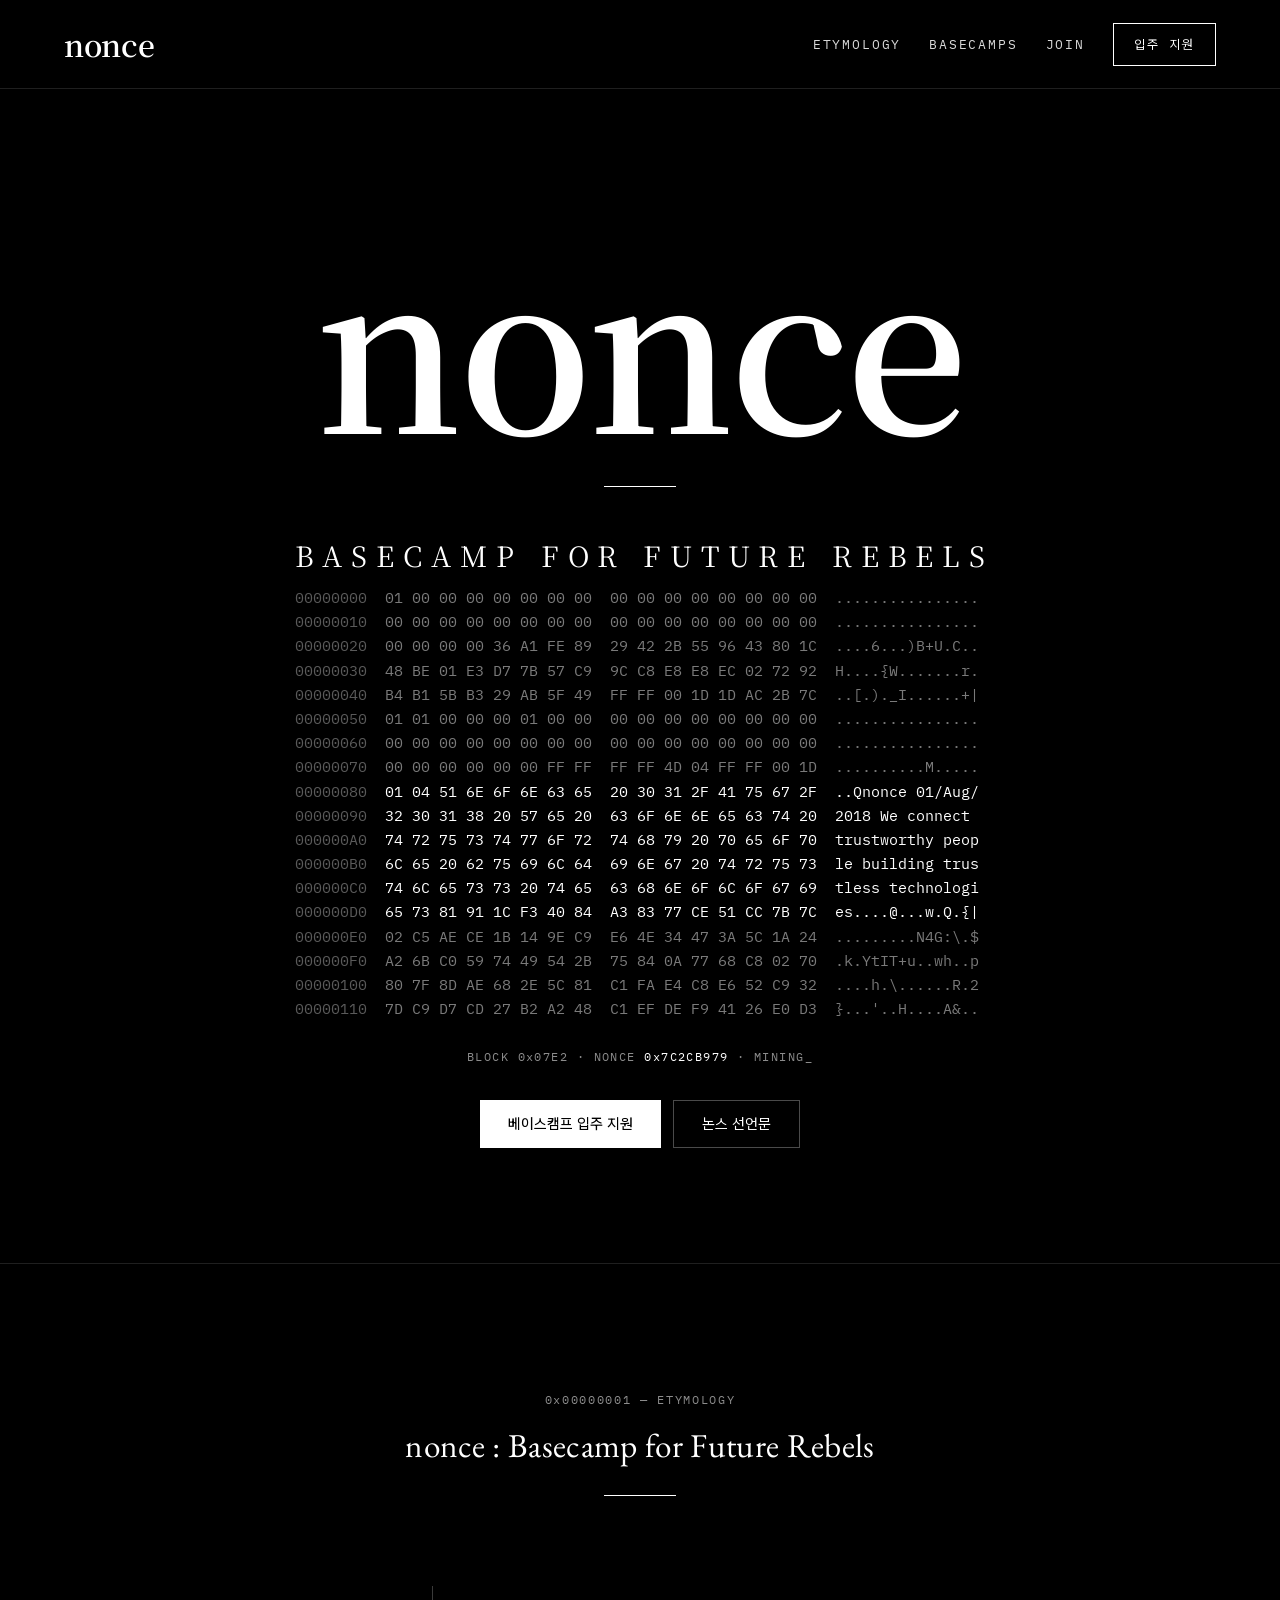
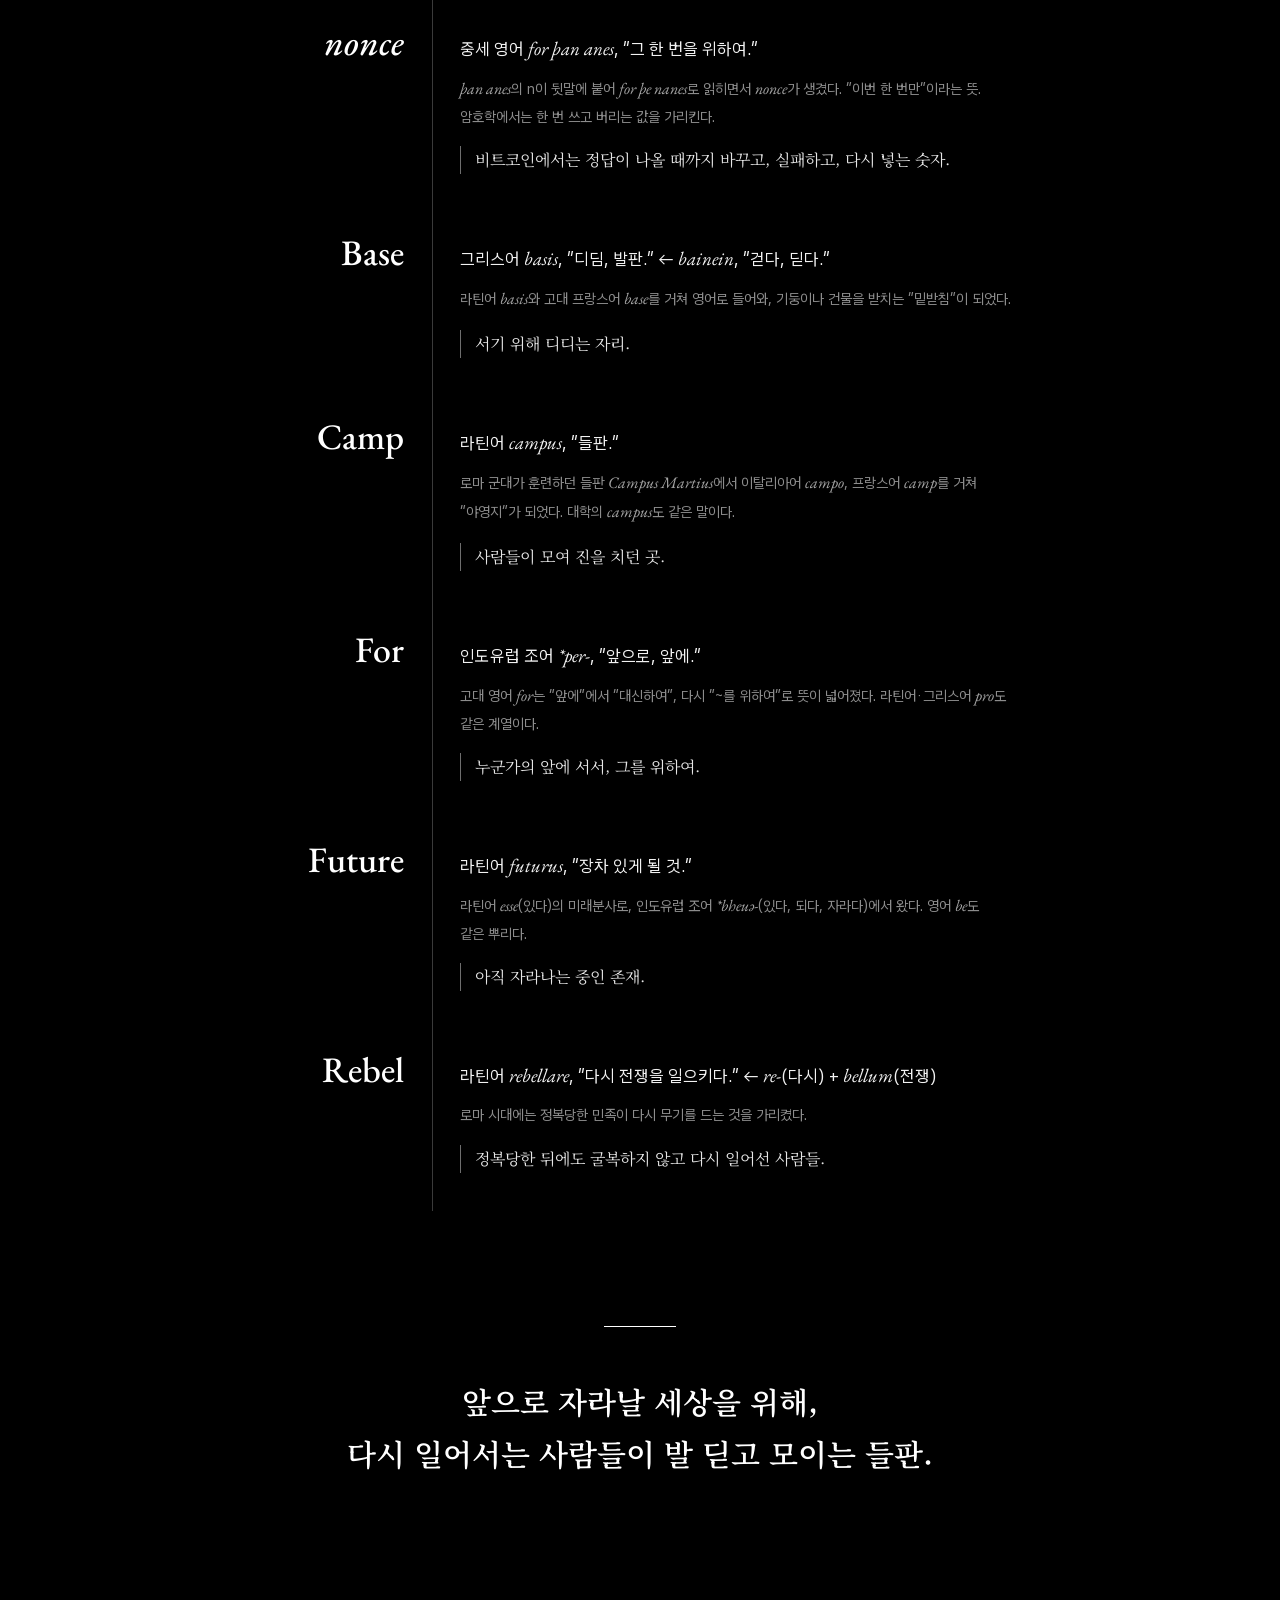
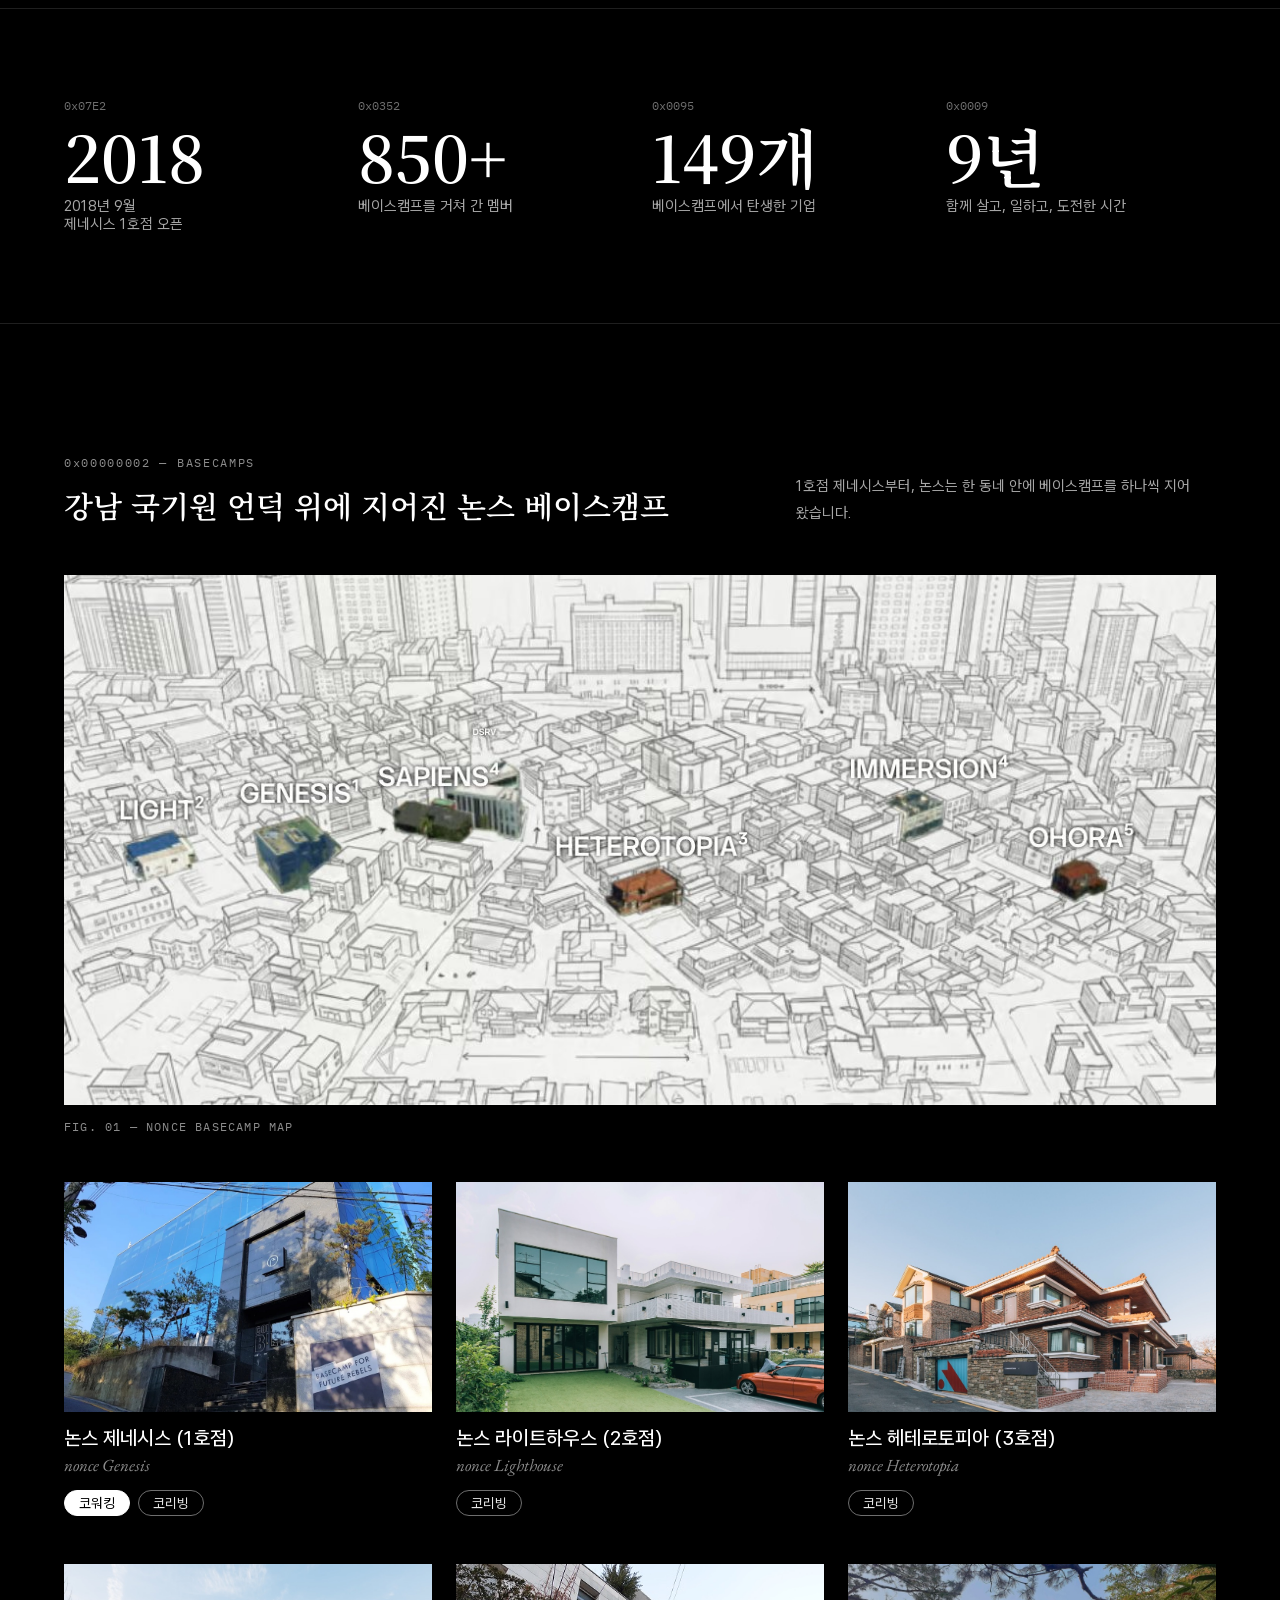
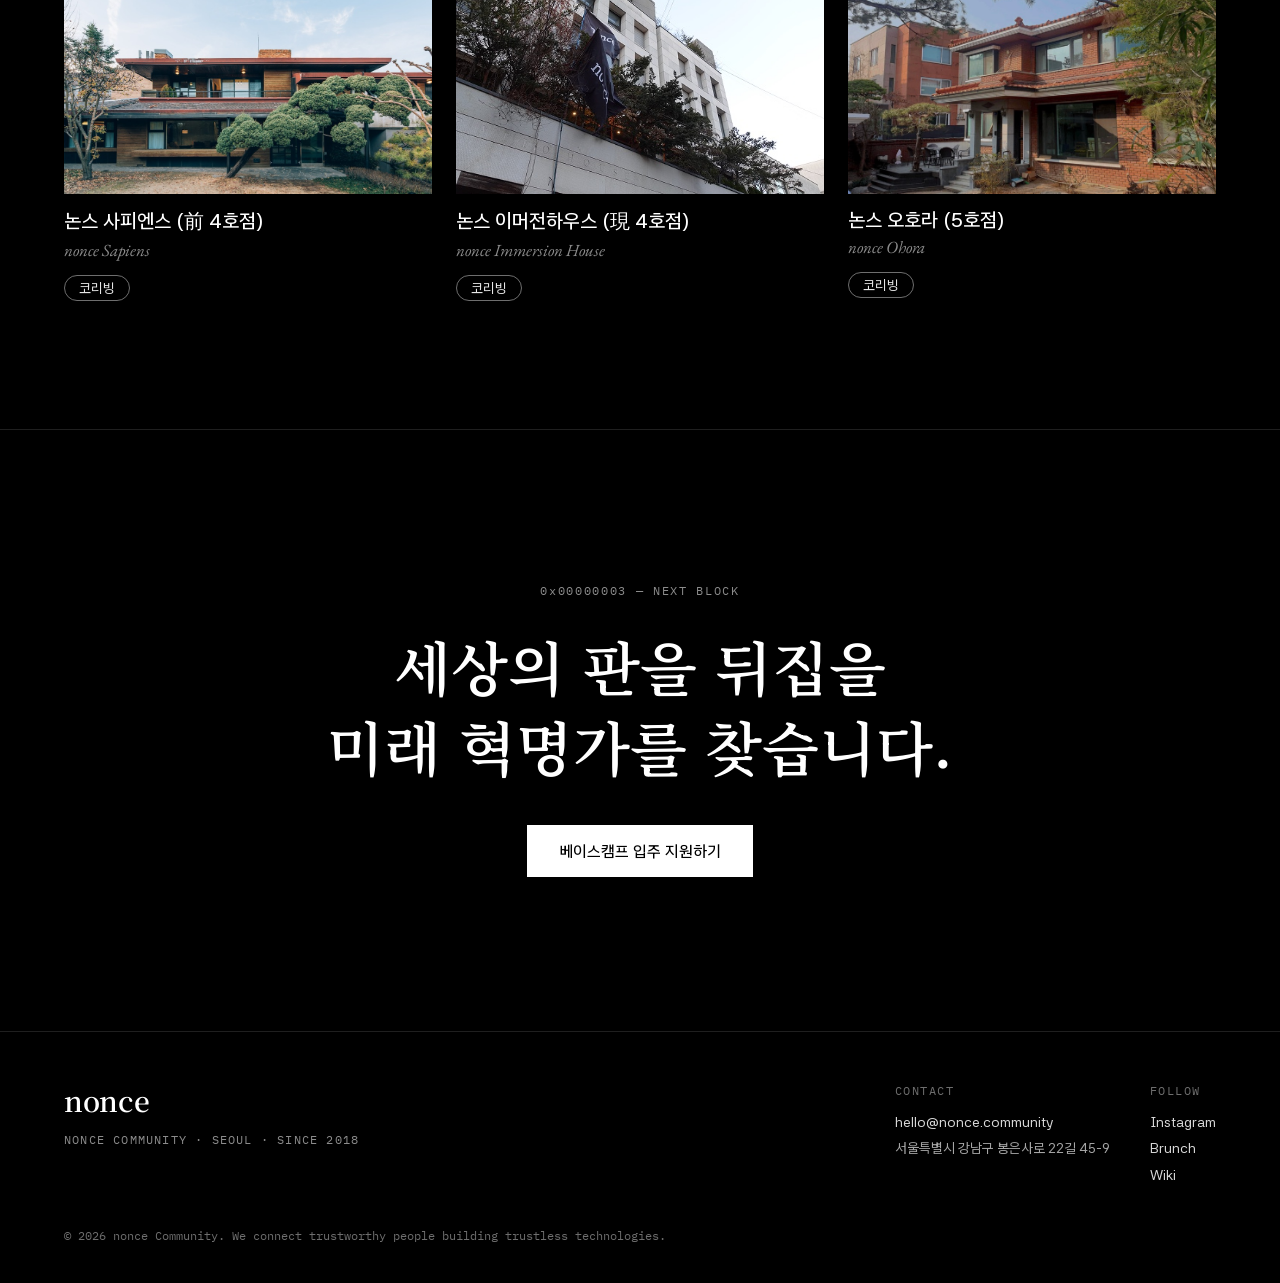
==== commit ddbbea33: "Drop the house-order note from the map caption Co-Authored-By: Claude Opus 5.5 <noreply@anthropic.co" ====
--- a/index.html
+++ b/index.html
@@ -144,7 +144,7 @@
 </div>
 <figure class="map">
 <div class="frame"><img src="img/map.jpg" alt="논스 베이스캠프 지도 — 동네 스케치 위에 Light, Genesis, Sapiens, Heterotopia, Immersion, Ohora 여섯 공간의 위치가 표시되어 있다" width="1174" height="540" decoding="async"></div>
-<figcaption>FIG. 01 — NONCE BASECAMP MAP · 숫자는 호점 순서</figcaption>
+<figcaption>FIG. 01 — NONCE BASECAMP MAP</figcaption>
 </figure>
 <div class="cards">
 <a class="card" href="genesis.html" aria-label="논스 제네시스 (1호점) 자세히 보기">
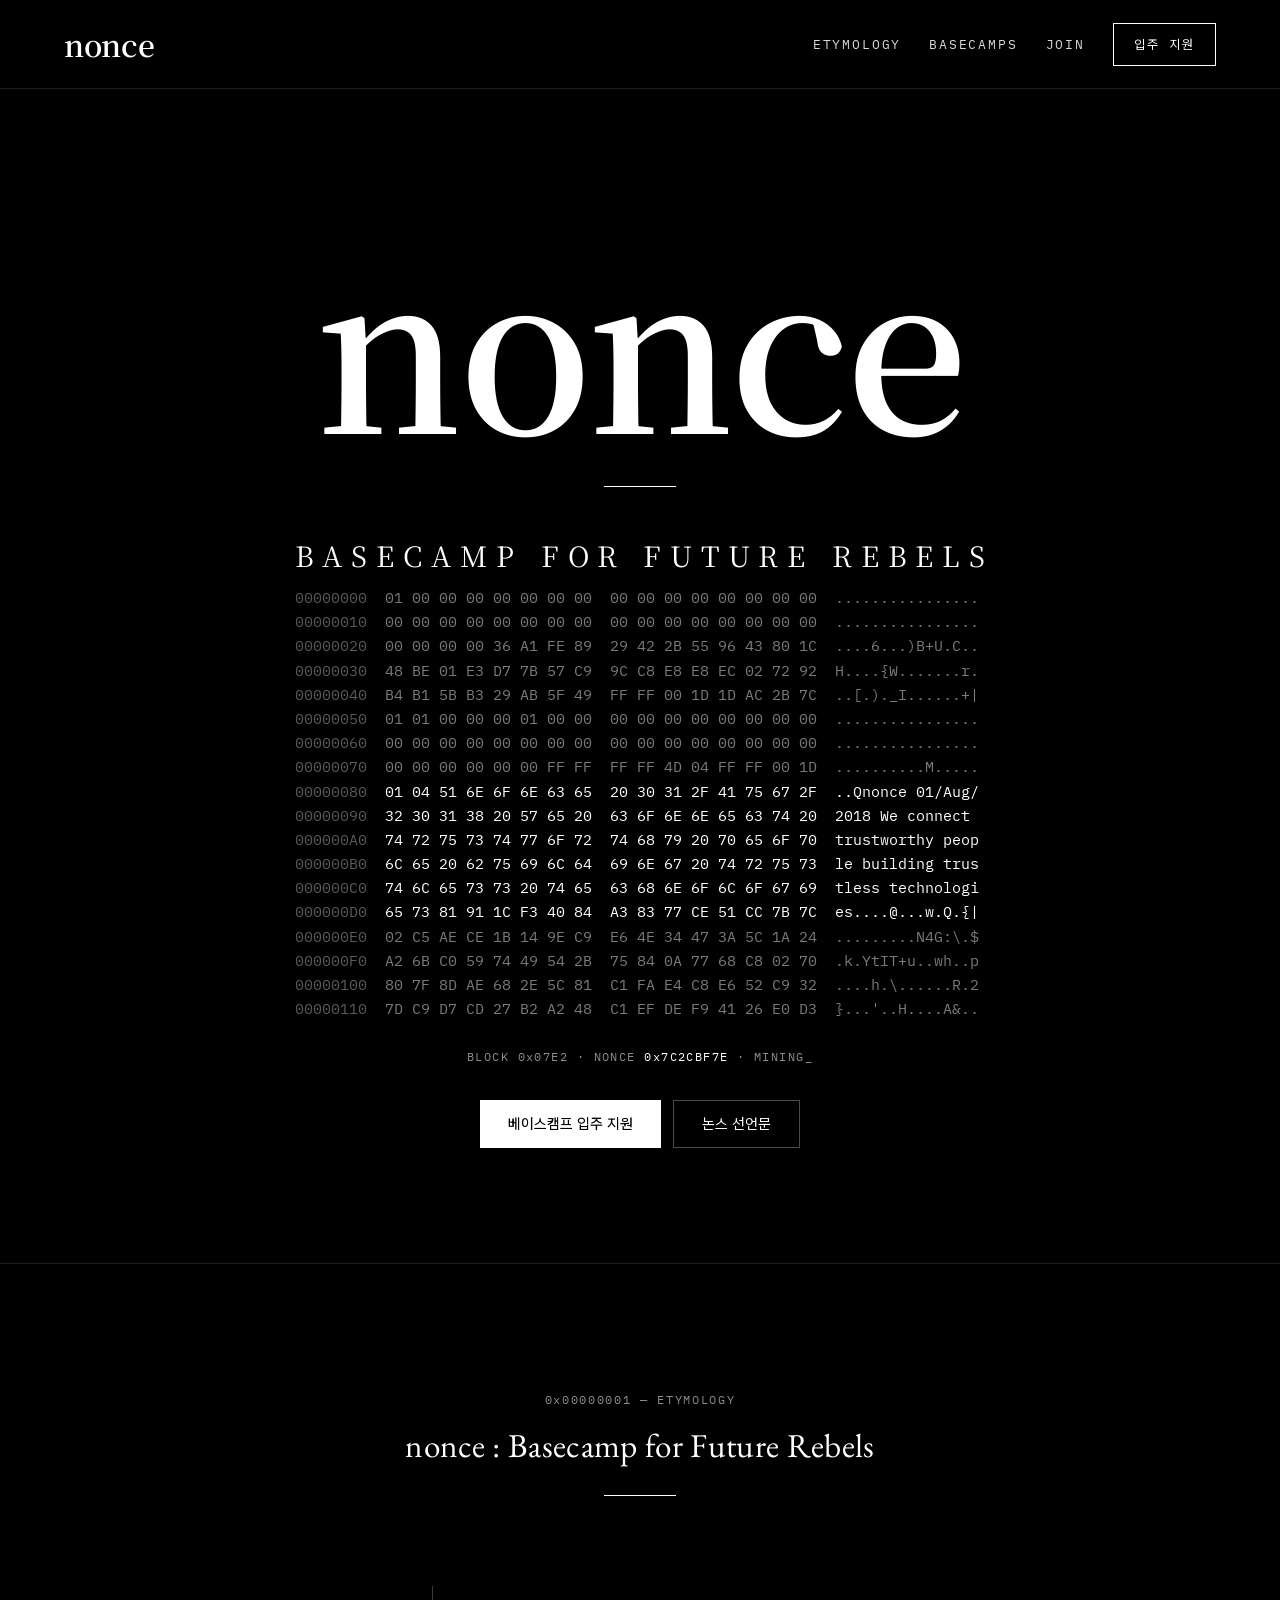
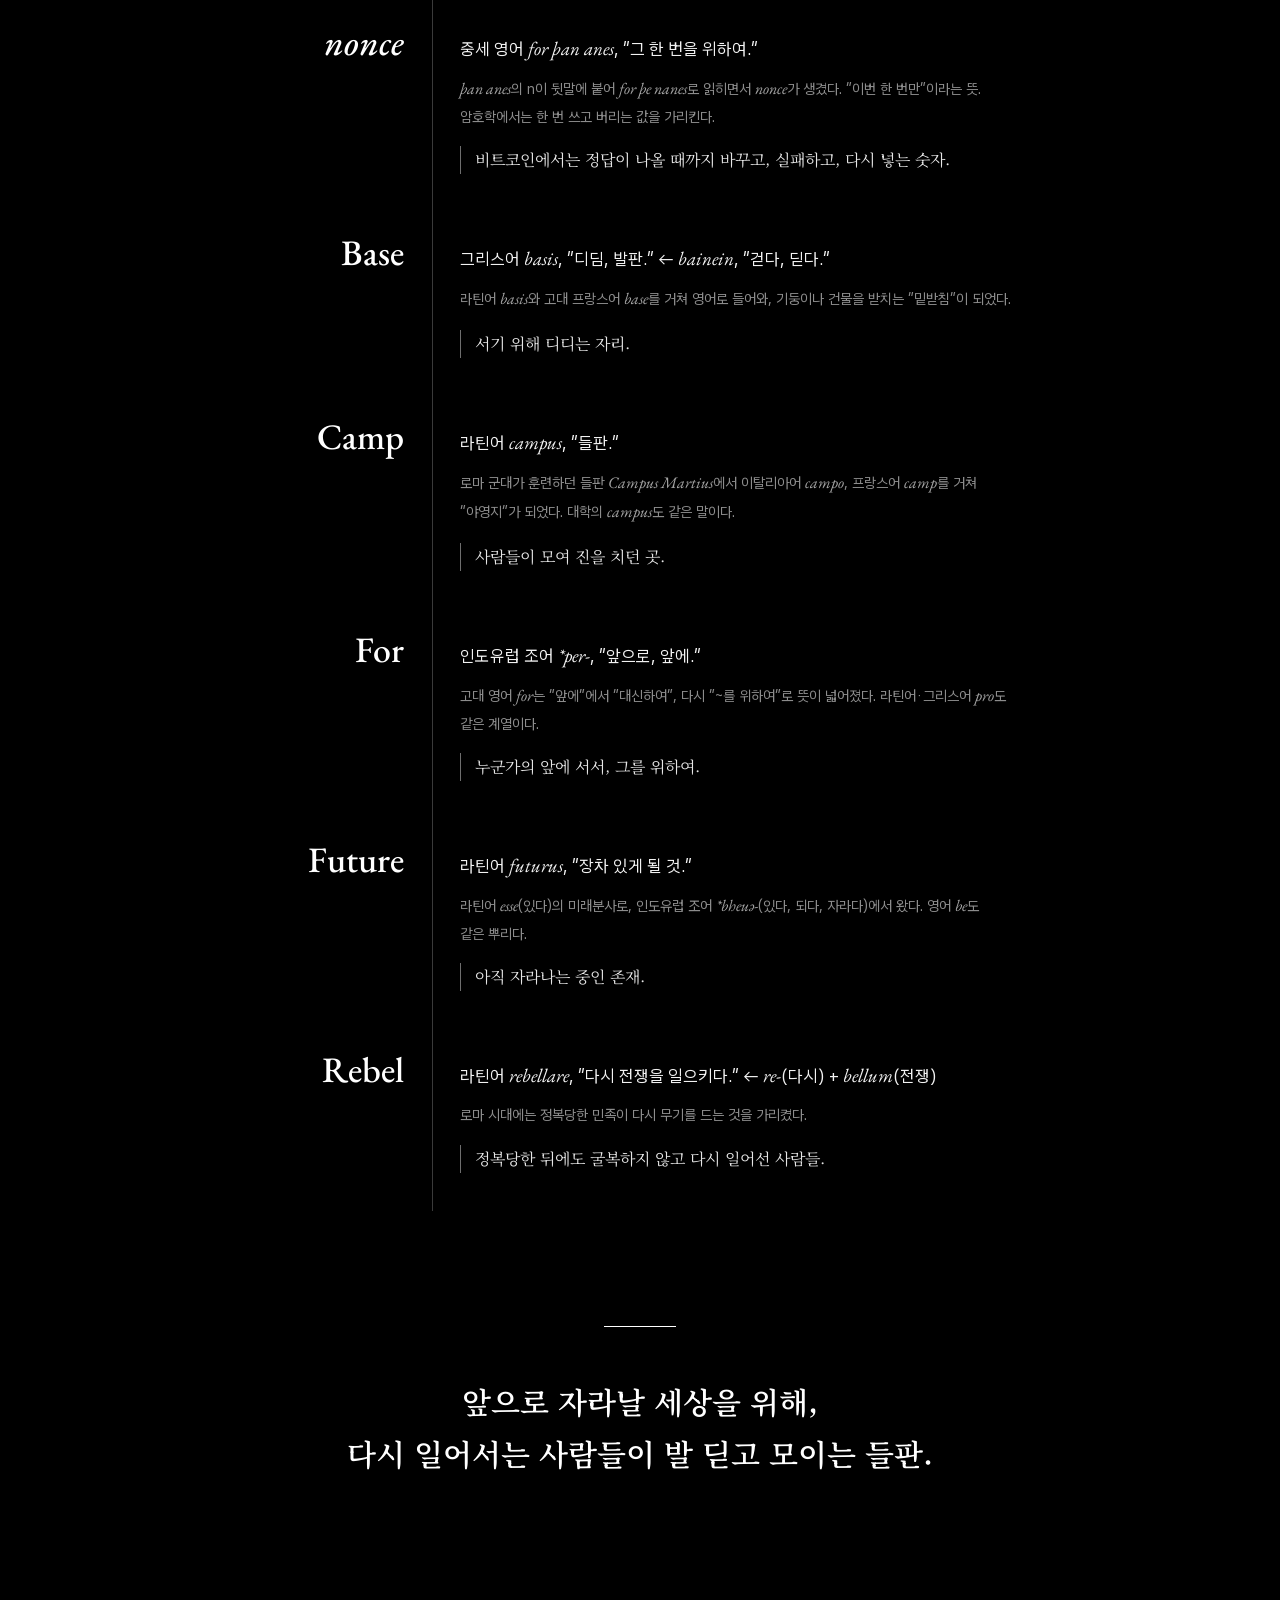
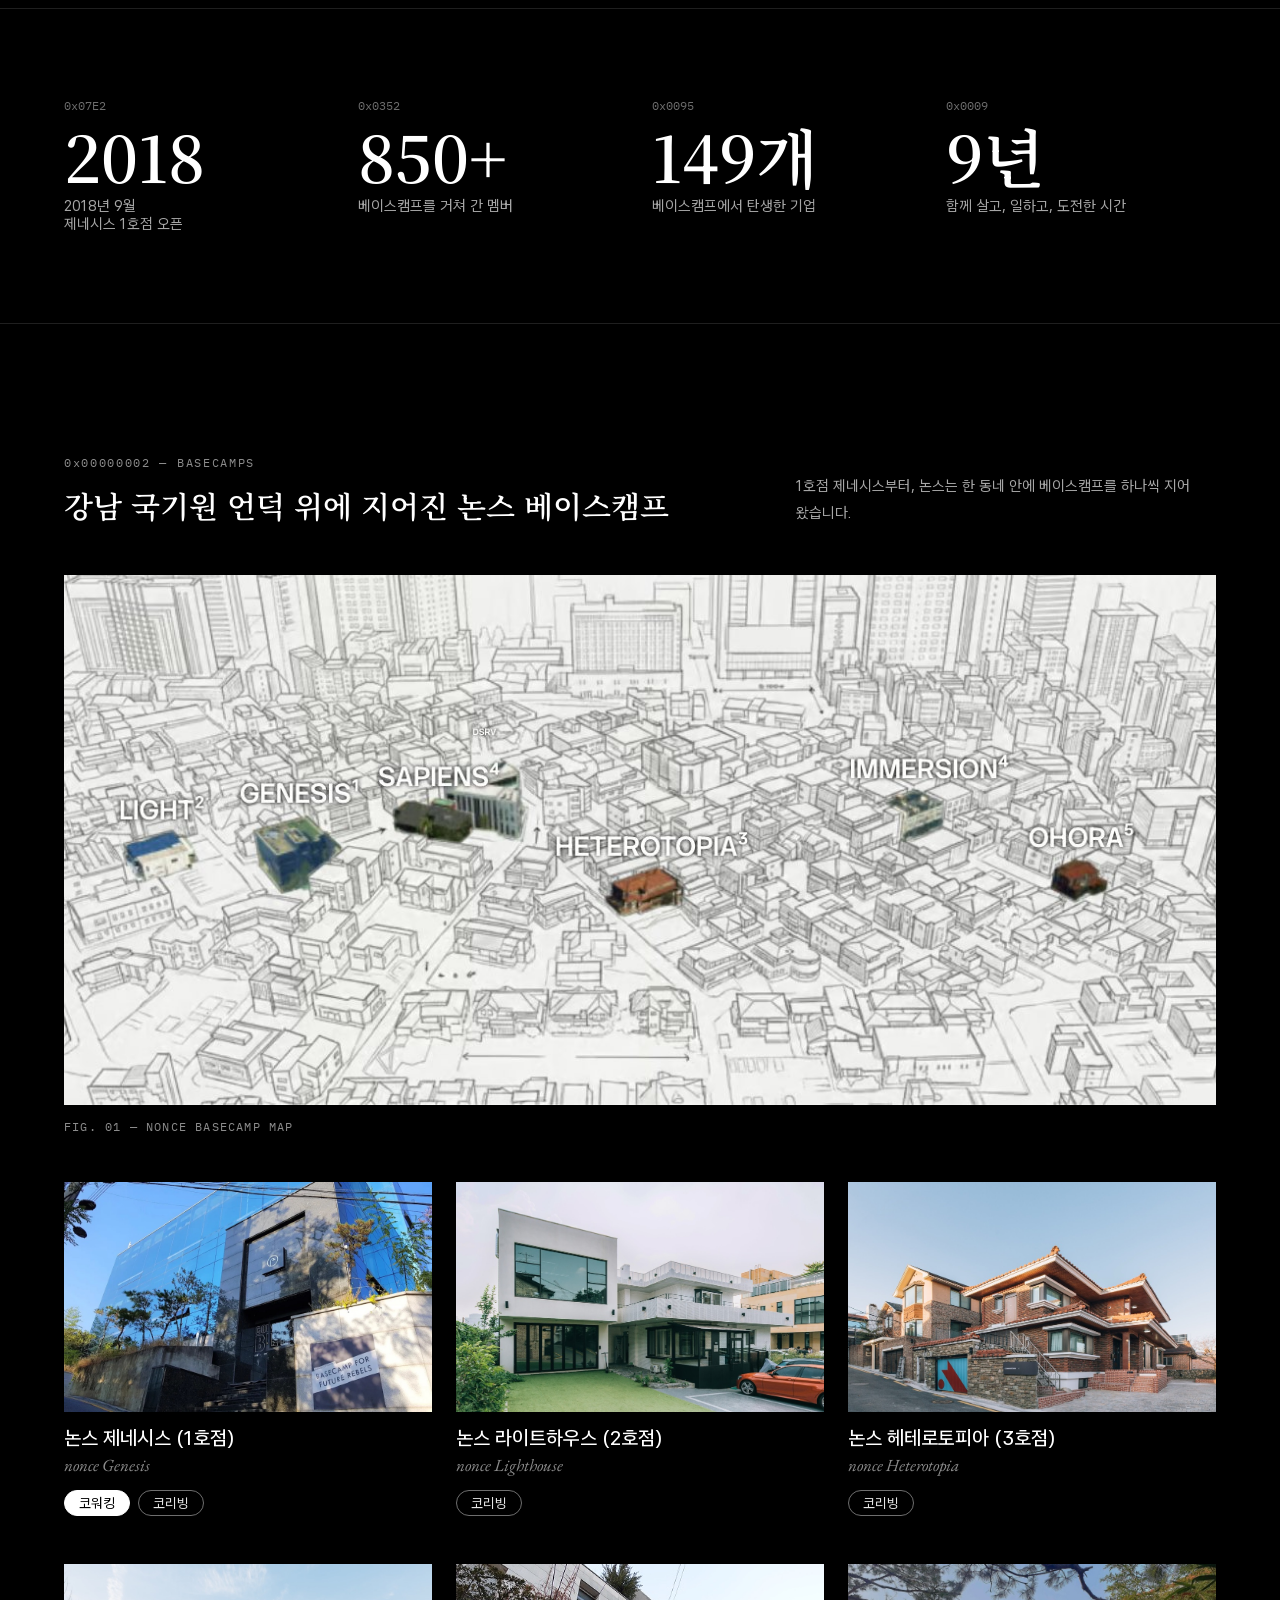
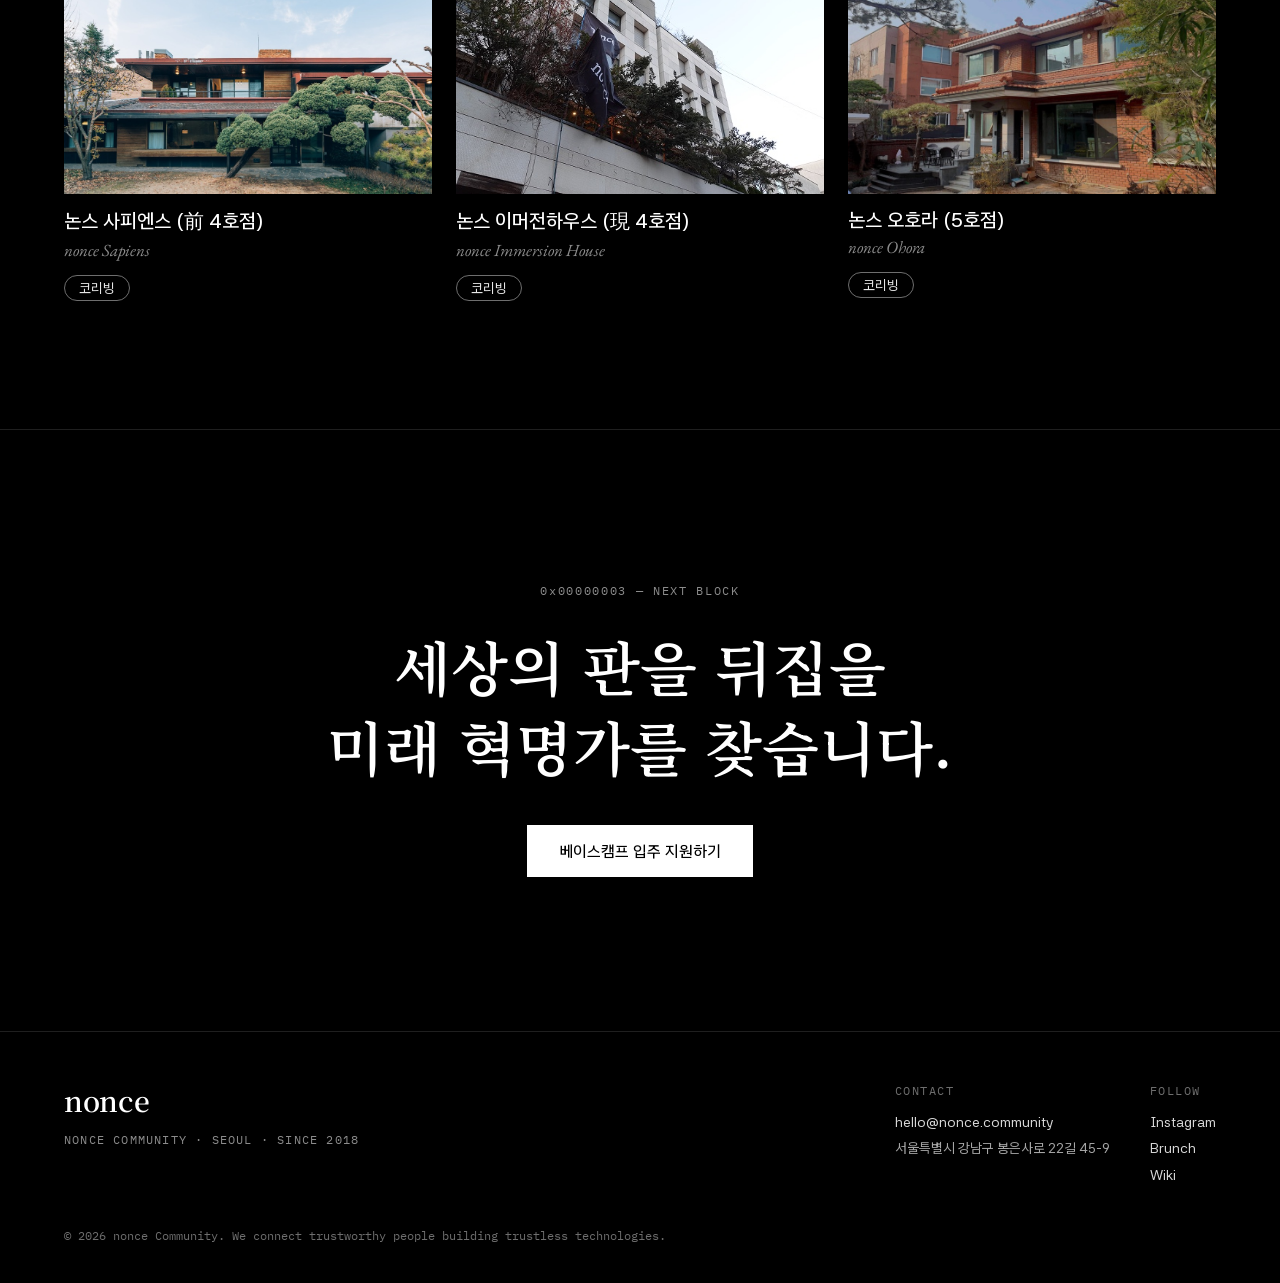
==== commit c5740b00: "Drop .html from page addresses Turns on Vercel cleanUrls so pages live at /genesis, /apply and so on" ====
--- a/index.html
+++ b/index.html
@@ -31,10 +31,10 @@
 <a href="#etymology">Etymology</a>
 <a href="#basecamps">Basecamps</a>
 <a href="#join">Join</a>
-<a class="btn-line" href="apply.html">입주 지원</a>
+<a class="btn-line" href="/apply">입주 지원</a>
 </nav>
 <div class="m-actions">
-<a class="apply" href="apply.html">입주 지원</a>
+<a class="apply" href="/apply">입주 지원</a>
 <button type="button" class="menu-btn" aria-label="메뉴" aria-expanded="false" aria-controls="m-nav"><svg aria-hidden="true" width="20" height="20" viewBox="0 0 20 20" fill="none" stroke="currentColor" stroke-width="1.5" stroke-linecap="round"><path d="M3 6h14M3 10h14M3 14h14"/></svg></button>
 </div>
 </div>
@@ -55,7 +55,7 @@
 </div>
 <p class="ticker">BLOCK 0x07E2 · NONCE <b id="nonce">0x7C2BAC1D</b> · MINING_</p>
 <div class="cta-row">
-<a class="btn btn-solid" href="apply.html">베이스캠프 입주 지원</a>
+<a class="btn btn-solid" href="/apply">베이스캠프 입주 지원</a>
 <a class="btn btn-ghost" href="#etymology">논스 선언문</a>
 </div>
 </section>
@@ -147,7 +147,7 @@
 <figcaption>FIG. 01 — NONCE BASECAMP MAP</figcaption>
 </figure>
 <div class="cards">
-<a class="card" href="genesis.html" aria-label="논스 제네시스 (1호점) 자세히 보기">
+<a class="card" href="/genesis" aria-label="논스 제네시스 (1호점) 자세히 보기">
 <img src="img/cards/genesis.jpg" alt="논스 제네시스 건물 외관 — 유리 커튼월 건물 앞에 Basecamp for Future Rebels 현판" width="960" height="600" loading="lazy" decoding="async">
 <div class="tt">
 <span class="num">1호점</span>
@@ -156,7 +156,7 @@
 </div>
 <div class="tags"><span class="tag solid">코워킹</span><span class="tag">코리빙</span></div>
 </a>
-<a class="card" href="lighthouse.html" aria-label="논스 라이트하우스 (2호점) 자세히 보기">
+<a class="card" href="/lighthouse" aria-label="논스 라이트하우스 (2호점) 자세히 보기">
 <img src="img/cards/lighthouse.jpg" alt="논스 라이트하우스 외관 — 잔디 마당이 있는 흰 2층 주택" width="960" height="641" loading="lazy" decoding="async">
 <div class="tt">
 <span class="num">2호점</span>
@@ -165,7 +165,7 @@
 </div>
 <div class="tags"><span class="tag">코리빙</span></div>
 </a>
-<a class="card" href="heterotopia.html" aria-label="논스 헤테로토피아 (3호점) 자세히 보기">
+<a class="card" href="/heterotopia" aria-label="논스 헤테로토피아 (3호점) 자세히 보기">
 <img src="img/cards/heterotopia.jpg" alt="논스 헤테로토피아 외관 — 기와 지붕의 붉은 벽돌 단독주택" width="960" height="641" loading="lazy" decoding="async">
 <div class="tt">
 <span class="num">3호점</span>
@@ -174,7 +174,7 @@
 </div>
 <div class="tags"><span class="tag">코리빙</span></div>
 </a>
-<a class="card" href="sapiens.html" aria-label="논스 사피엔스 (前 4호점) 자세히 보기">
+<a class="card" href="/sapiens" aria-label="논스 사피엔스 (前 4호점) 자세히 보기">
 <img src="img/cards/sapiens.jpg" alt="논스 사피엔스 외관 — 소나무 정원이 있는 낮은 목조 주택" width="960" height="641" loading="lazy" decoding="async">
 <div class="tt">
 <span class="num">前 4호점</span>
@@ -183,7 +183,7 @@
 </div>
 <div class="tags"><span class="tag">코리빙</span></div>
 </a>
-<a class="card" href="immersion.html" aria-label="논스 이머전하우스 (現 4호점) 자세히 보기">
+<a class="card" href="/immersion" aria-label="논스 이머전하우스 (現 4호점) 자세히 보기">
 <img src="img/cards/immersion.jpg" alt="논스 이머전하우스 외관 — nonce 깃발이 걸린 흰 건물" width="504" height="336" loading="lazy" decoding="async">
 <div class="tt">
 <span class="num">現 4호점</span>
@@ -192,7 +192,7 @@
 </div>
 <div class="tags"><span class="tag">코리빙</span></div>
 </a>
-<a class="card" href="ohora.html" aria-label="논스 오호라 (5호점) 자세히 보기">
+<a class="card" href="/ohora" aria-label="논스 오호라 (5호점) 자세히 보기">
 <img src="img/cards/ohora.jpg" alt="논스 오호라 외관 — 나무에 둘러싸인 붉은 벽돌 2층 주택" width="960" height="533" loading="lazy" decoding="async">
 <div class="tt">
 <span class="num">5호점</span>
@@ -208,13 +208,13 @@
 <section id="join" class="join" aria-labelledby="join-title">
 <span class="mono-label">0x00000003 — NEXT BLOCK</span>
 <h2 id="join-title">세상의 판을 뒤집을<br>미래 혁명가를 찾습니다.</h2>
-<a class="btn btn-solid" href="apply.html">베이스캠프 입주 지원하기</a>
+<a class="btn btn-solid" href="/apply">베이스캠프 입주 지원하기</a>
 </section>
 </main>
 <footer class="site-footer">
 <div class="row">
 <div class="brand">
-<a class="logo" href="index.html" aria-label="nonce 메인으로">nonce</a>
+<a class="logo" href="/" aria-label="nonce 메인으로">nonce</a>
 <span class="mono-label" style="letter-spacing: 0.1em">NONCE COMMUNITY · SEOUL · SINCE 2018</span>
 </div>
 <div class="cols">
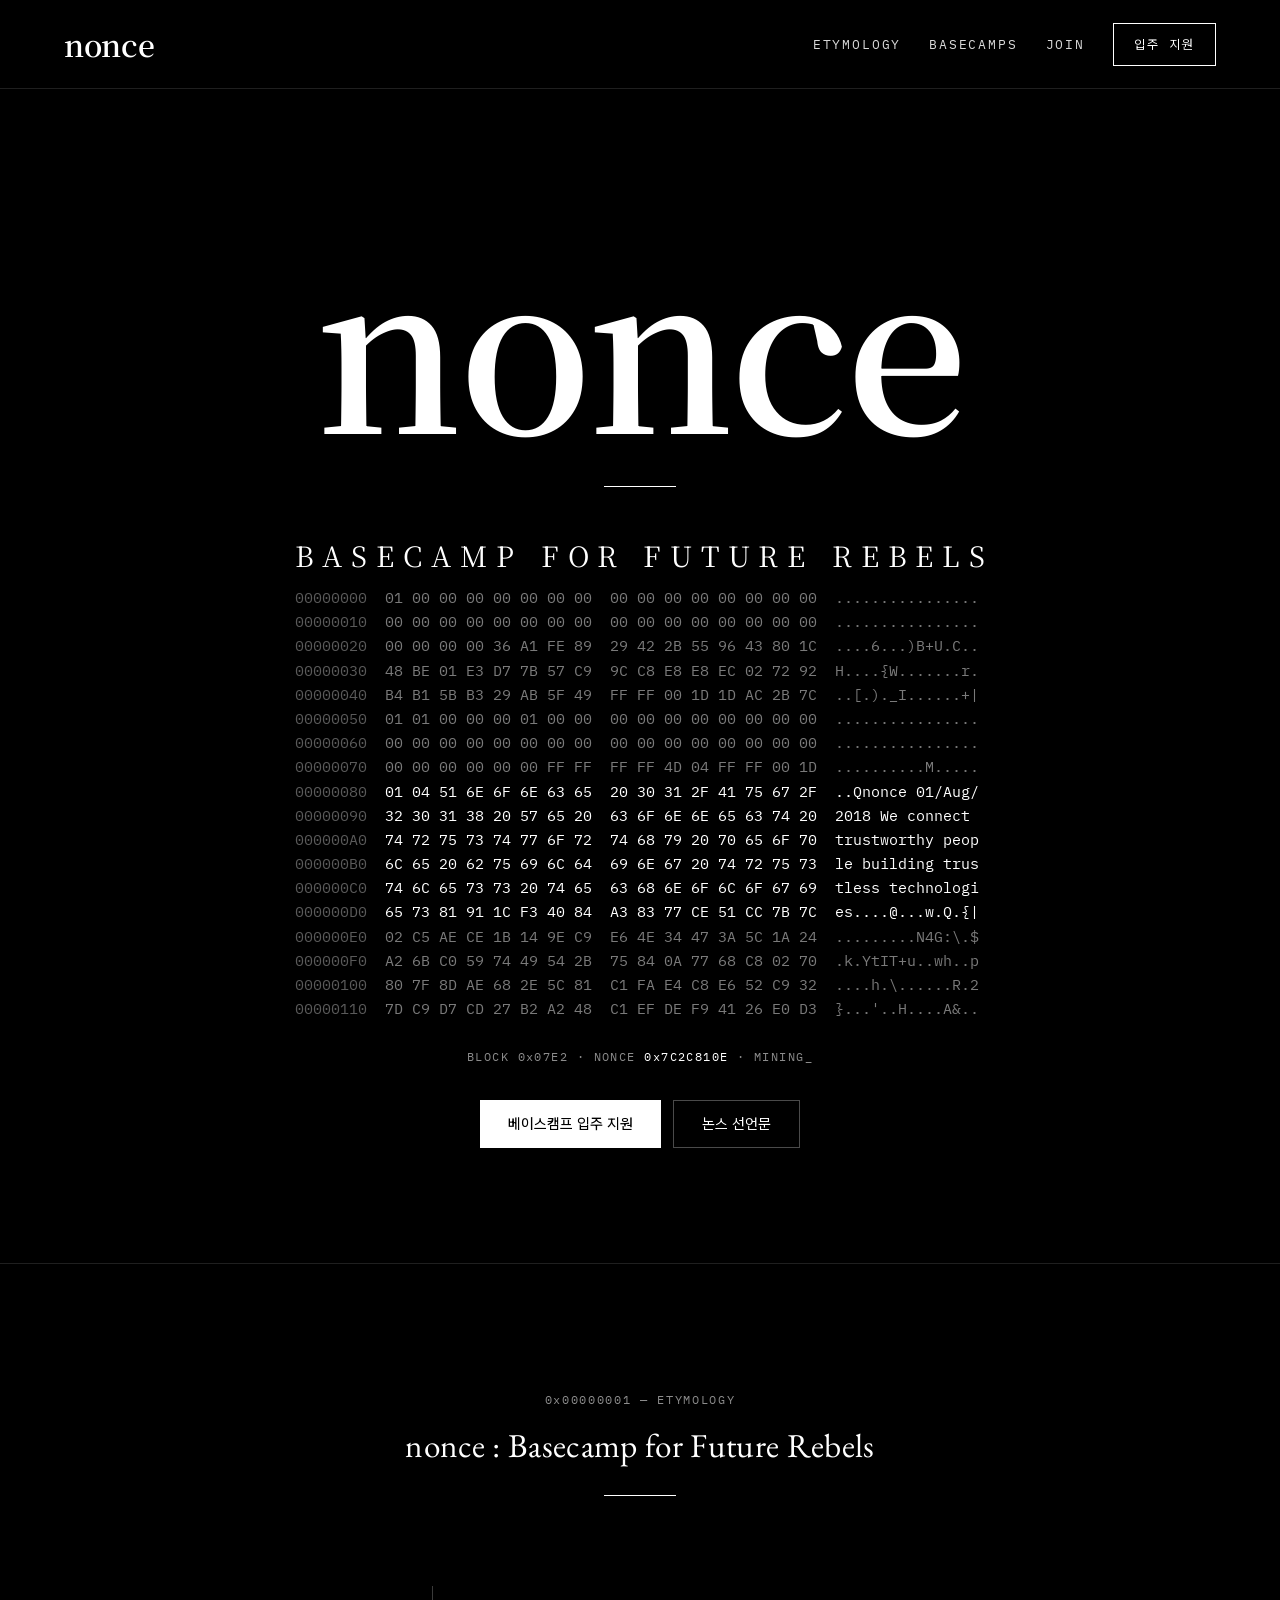
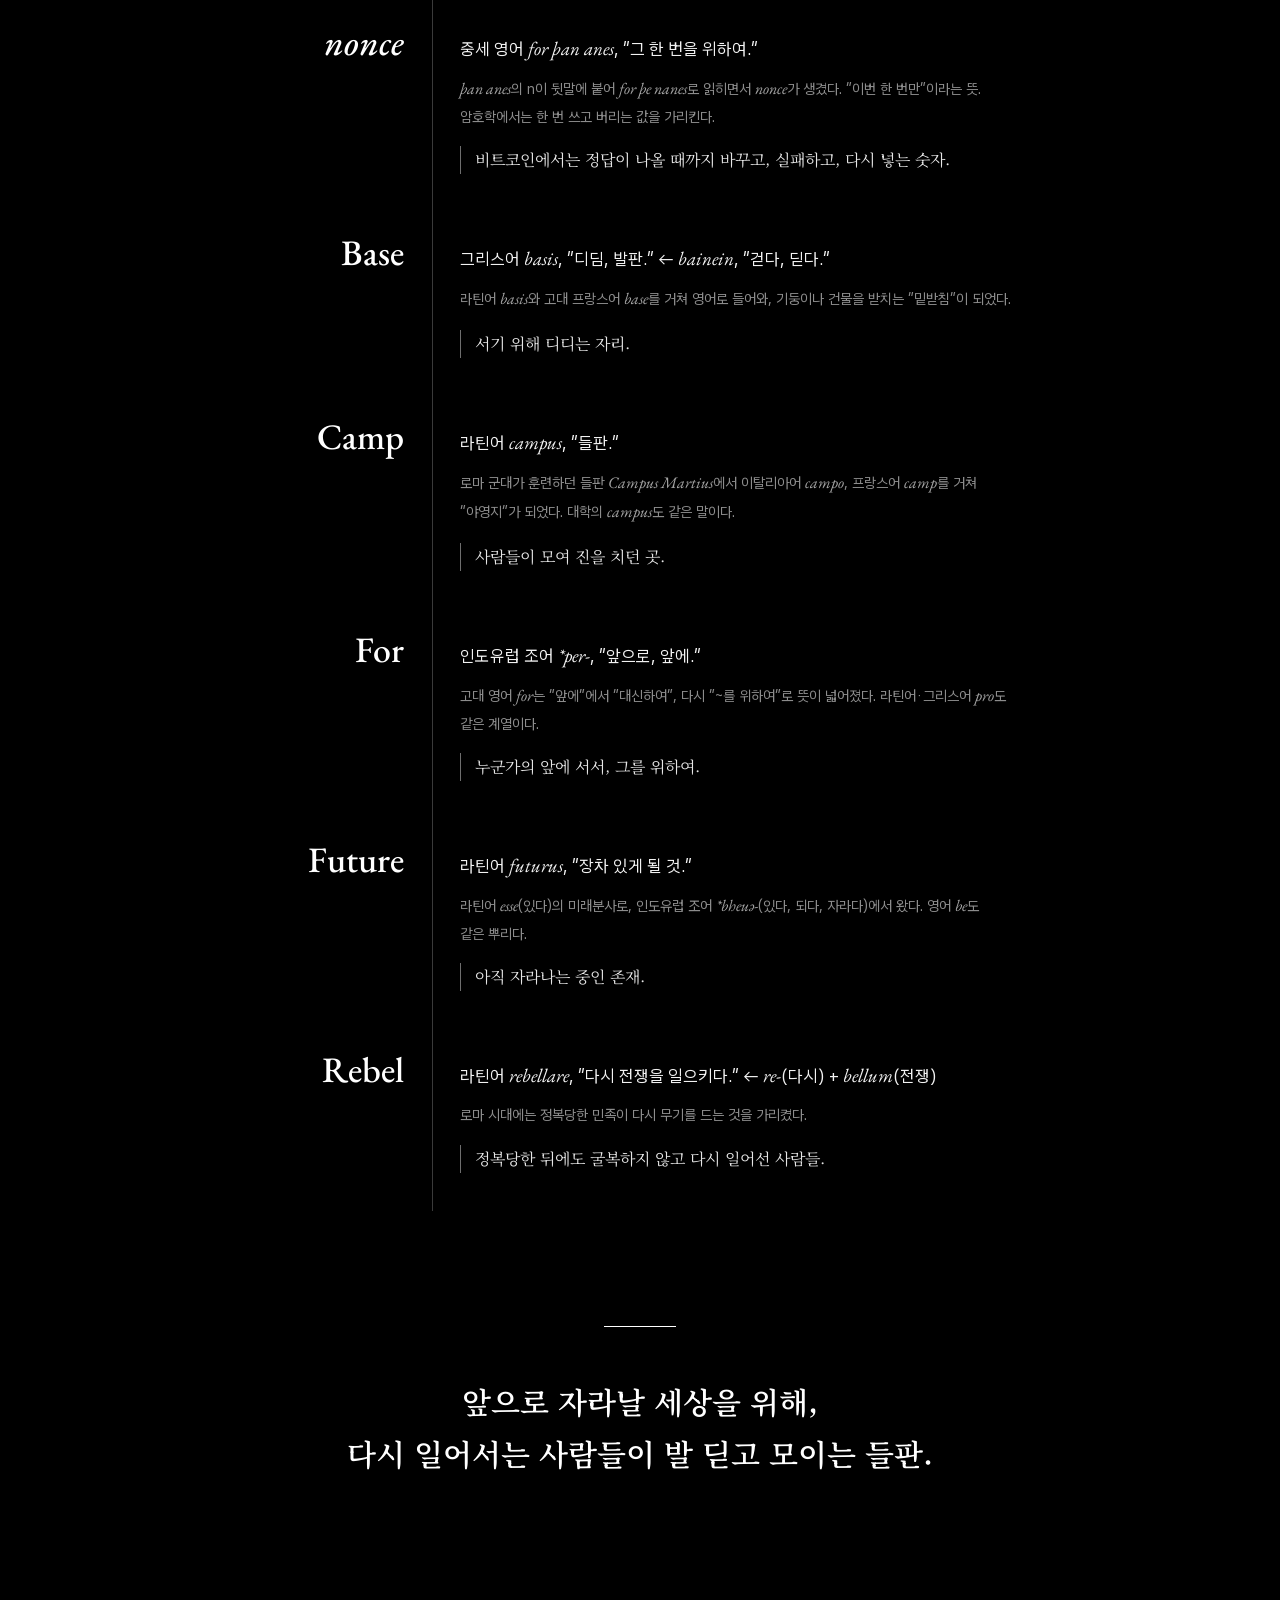
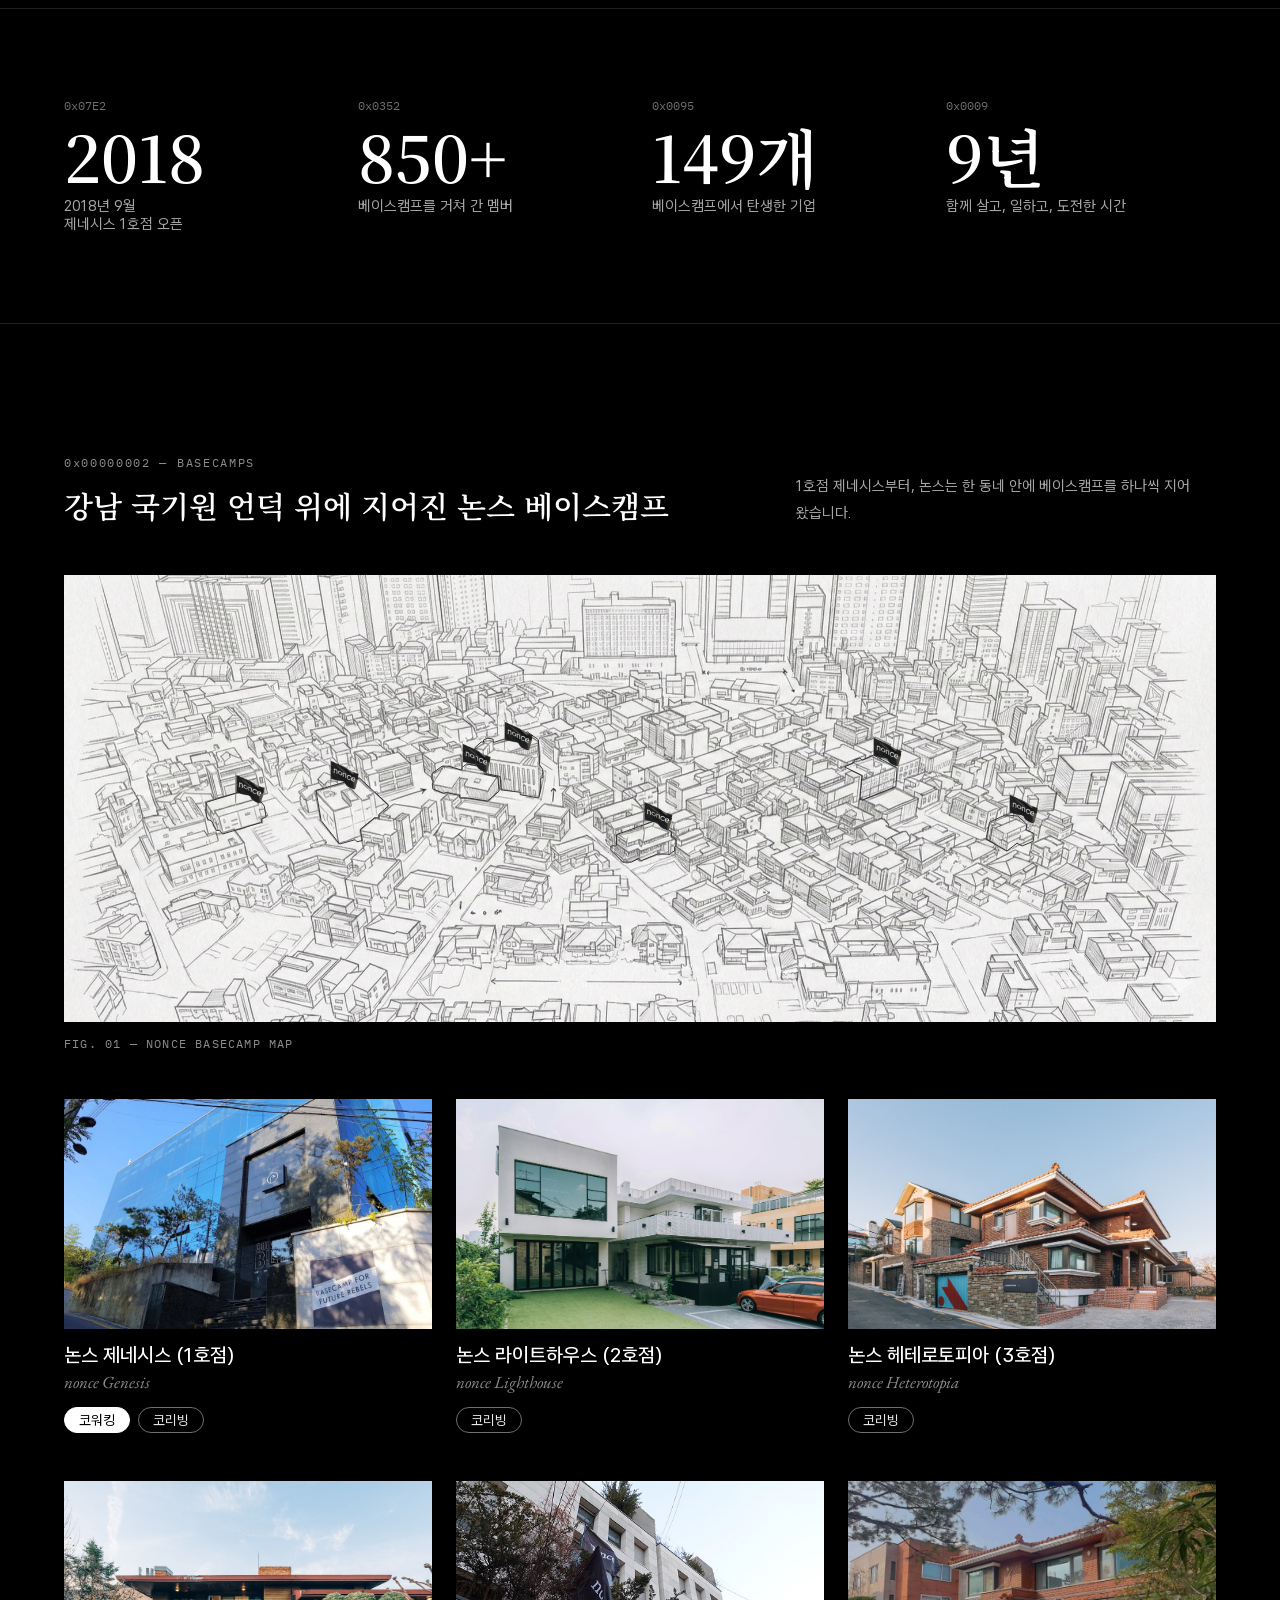
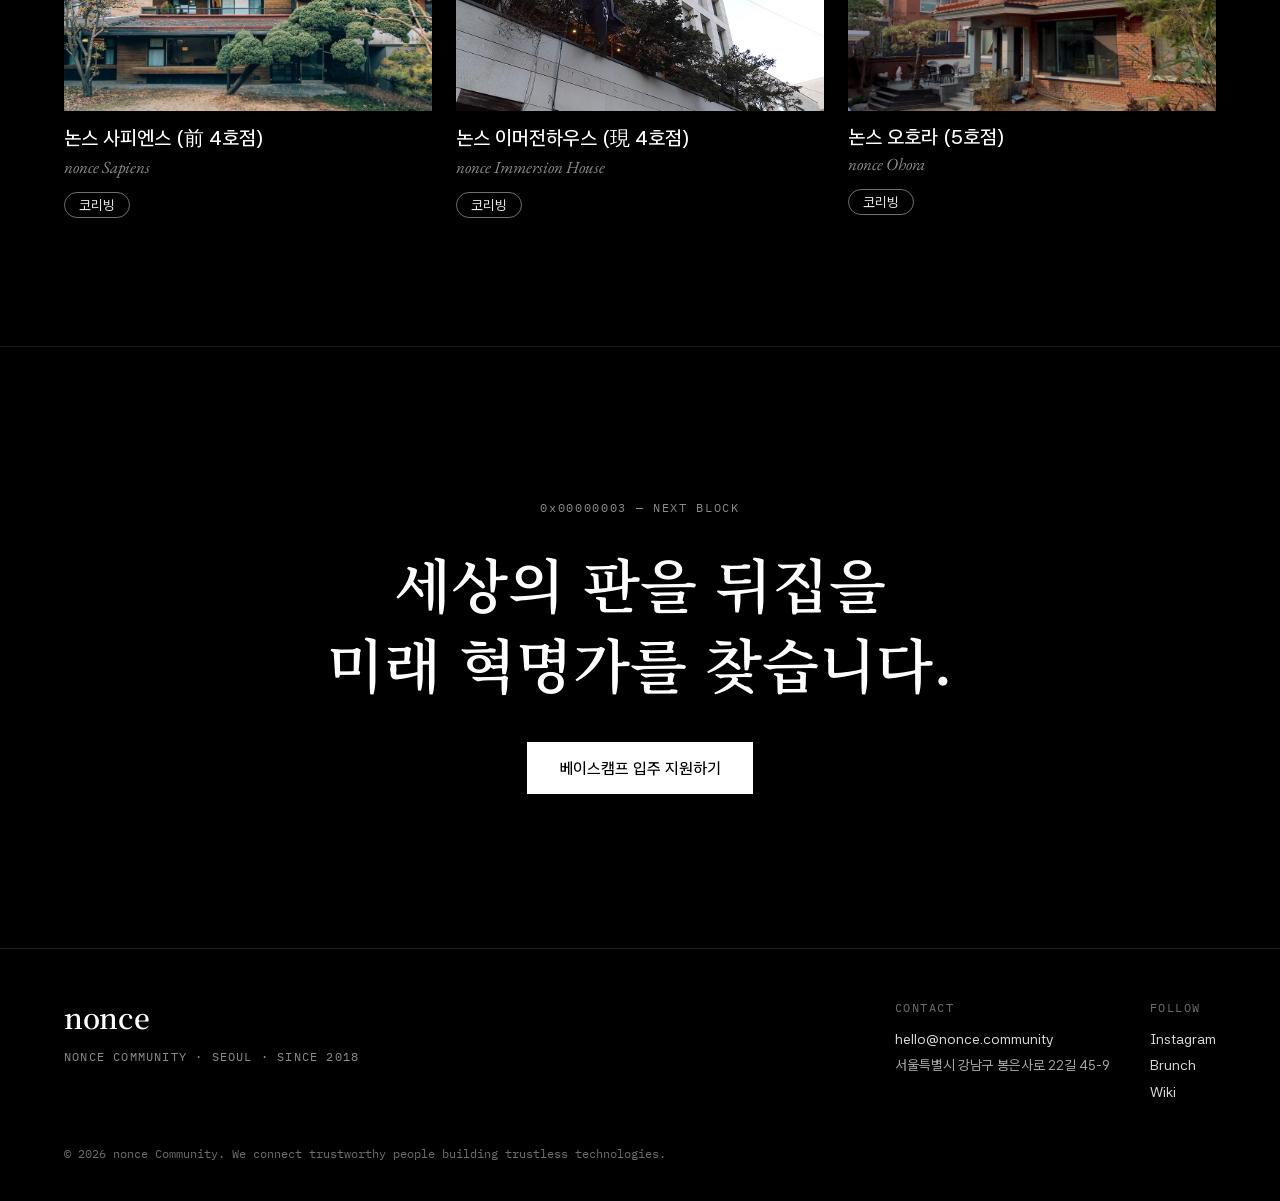
==== commit 10e7024c: "Interactive basecamp map like nonce.foundation/about-nonce Replaces the static map with the foundati" ====
--- a/index.html
+++ b/index.html
@@ -143,7 +143,53 @@
 <p>1호점 제네시스부터, 논스는 한 동네 안에 베이스캠프를 하나씩 지어 왔습니다.</p>
 </div>
 <figure class="map">
-<div class="frame"><img src="img/map.jpg" alt="논스 베이스캠프 지도 — 동네 스케치 위에 Light, Genesis, Sapiens, Heterotopia, Immersion, Ohora 여섯 공간의 위치가 표시되어 있다" width="1174" height="540" decoding="async"></div>
+<div class="frame">
+<div class="bmap">
+<img class="bmap-base" src="img/map/base.jpg" alt="논스 베이스캠프 지도 — 국기원 언덕 동네 스케치 위에 여섯 호점의 위치가 nonce 깃발로 표시되어 있다" width="2000" height="776" loading="lazy" decoding="async">
+<a class="bmap-pin" href="/lighthouse" aria-label="논스 라이트하우스 (2호점)" style="left:12.11%;top:41.18%;width:6.60%;height:17.20%;--ox:42.5%;--oy:38.2%">
+<img class="bmap-outline" src="img/map/lighthouse.svg" alt="" style="left:0.0%;top:38.2%;width:84.9%;height:61.8%">
+<img class="bmap-flag" src="img/map/flag.png" alt="" width="200" height="197" style="left:16.7%;top:0.0%;width:83.3%;height:82.0%">
+<img class="bmap-color" src="img/lighthouse/building.webp" alt="" width="900" height="650" loading="lazy" decoding="async" style="left:0.0%;top:38.2%;width:84.9%;height:61.8%">
+<span class="bmap-label" aria-hidden="true">LIGHT<sup>2</sup></span>
+</a>
+<a class="bmap-pin" href="/genesis" aria-label="논스 제네시스 (1호점)" style="left:21.45%;top:37.99%;width:6.97%;height:22.77%;--ox:51.5%;--oy:30.8%">
+<img class="bmap-outline" src="img/map/genesis.svg" alt="" style="left:3.0%;top:30.8%;width:97.0%;height:69.2%">
+<img class="bmap-flag" src="img/map/flag.png" alt="" width="200" height="197" style="left:0.0%;top:0.0%;width:78.9%;height:61.9%">
+<img class="bmap-color" src="img/genesis/building.webp" alt="" width="866" height="770" loading="lazy" decoding="async" style="left:3.0%;top:30.8%;width:97.0%;height:69.2%">
+<span class="bmap-label" aria-hidden="true">GENESIS<sup>1</sup></span>
+</a>
+<a class="bmap-pin" href="/sapiens" aria-label="논스 사피엔스 (前 4호점)" style="left:31.80%;top:34.17%;width:6.60%;height:16.96%;--ox:46.6%;--oy:45.1%">
+<img class="bmap-outline" src="img/map/sapiens.svg" alt="" style="left:0.0%;top:45.1%;width:93.1%;height:54.9%">
+<img class="bmap-flag" src="img/map/flag.png" alt="" width="200" height="197" style="left:16.7%;top:0.0%;width:83.3%;height:83.1%">
+<img class="bmap-color" src="img/sapiens/building.webp" alt="" width="900" height="583" loading="lazy" decoding="async" style="left:0.0%;top:45.1%;width:93.1%;height:54.9%">
+<span class="bmap-label" aria-hidden="true">SAPIENS<sup>4</sup></span>
+</a>
+<span class="bmap-pin" aria-hidden="true" style="left:35.50%;top:29.29%;width:6.52%;height:21.04%;--ox:47.7%;--oy:26.2%">
+<img class="bmap-outline" src="img/map/dsrv.svg" alt="" style="left:0.0%;top:26.2%;width:95.4%;height:73.8%">
+<img class="bmap-flag" src="img/map/flag.png" alt="" width="200" height="197" style="left:15.6%;top:0.0%;width:84.4%;height:67.0%">
+<img class="bmap-color" src="img/map/dsrv.png" alt="" width="50" height="48" loading="lazy" decoding="async" style="left:0.0%;top:26.2%;width:95.4%;height:73.8%">
+<span class="bmap-label" aria-hidden="true">DSRV</span>
+</span>
+<a class="bmap-pin" href="/heterotopia" aria-label="논스 헤테로토피아 (3호점)" style="left:47.28%;top:47.12%;width:6.85%;height:17.59%;--ox:44.2%;--oy:42.3%">
+<img class="bmap-outline" src="img/map/heterotopia.svg" alt="" style="left:0.0%;top:42.3%;width:88.4%;height:57.7%">
+<img class="bmap-flag" src="img/map/flag.png" alt="" width="200" height="197" style="left:19.6%;top:0.0%;width:80.4%;height:80.2%">
+<img class="bmap-color" src="img/heterotopia/building.webp" alt="" width="900" height="694" loading="lazy" decoding="async" style="left:0.0%;top:42.3%;width:88.4%;height:57.7%">
+<span class="bmap-label" aria-hidden="true">HETEROTOPIA<sup>3</sup></span>
+</a>
+<a class="bmap-pin" href="/immersion" aria-label="논스 이머전하우스 (現 4호점)" style="left:67.57%;top:32.90%;width:6.49%;height:17.91%;--ox:37.8%;--oy:39.1%">
+<img class="bmap-outline" src="img/map/immersion.svg" alt="" style="left:0.0%;top:39.1%;width:75.5%;height:60.9%">
+<img class="bmap-flag" src="img/map/flag.png" alt="" width="200" height="197" style="left:15.3%;top:0.0%;width:84.7%;height:78.7%">
+<img class="bmap-color" src="img/immersion/building.webp" alt="" width="818" height="747" loading="lazy" decoding="async" style="left:0.0%;top:39.1%;width:75.5%;height:60.9%">
+<span class="bmap-label" aria-hidden="true">IMMERSION<sup>4</sup></span>
+</a>
+<a class="bmap-pin" href="/ohora" aria-label="논스 오호라 (5호점)" style="left:79.89%;top:45.64%;width:5.95%;height:16.63%;--ox:37.6%;--oy:46.0%">
+<img class="bmap-outline" src="img/map/ohora.svg" alt="" style="left:0.0%;top:46.0%;width:75.3%;height:54.0%">
+<img class="bmap-flag" src="img/map/flag.png" alt="" width="200" height="197" style="left:7.6%;top:0.0%;width:92.4%;height:84.8%">
+<img class="bmap-color" src="img/ohora/building.webp" alt="" width="900" height="686" loading="lazy" decoding="async" style="left:0.0%;top:46.0%;width:75.3%;height:54.0%">
+<span class="bmap-label" aria-hidden="true">OHORA<sup>5</sup></span>
+</a>
+</div>
+</div>
 <figcaption>FIG. 01 — NONCE BASECAMP MAP</figcaption>
 </figure>
 <div class="cards">
--- a/css/site.css
+++ b/css/site.css
@@ -129,8 +129,32 @@
 .camps-head h2 { margin: 12px 0 0; font-family: var(--serif-kr); font-weight: 600; font-size: 30px; color: #fff; }
 .camps-head p { margin: 0; max-width: 420px; font-size: 15px; line-height: 1.8; color: #a6a6a6; }
 .map { margin: 0; display: flex; flex-direction: column; gap: 14px; }
-.map .frame { background: #f4f4f2; overflow-x: auto; }
-.map img { display: block; width: 100%; min-width: 640px; height: auto; }
+.map .frame { background: #f4f4f2; }
+/* interactive basecamp map (same behaviour as nonce.foundation/about-nonce):
+   each house shows a flag over its sketched outline; on hover the colored building and its name appear,
+   and the flag links to the house page. Touch screens show the colored state all the time. */
+.bmap { position: relative; }
+.bmap-base { display: block; width: 100%; height: auto; }
+.bmap-pin { position: absolute; display: block; z-index: 1; }
+a.bmap-pin::before { content: ""; position: absolute; inset: -6px; }
+.bmap-pin > img { position: absolute; display: block; pointer-events: none; transition: opacity .25s ease, transform .25s ease; }
+.bmap-flag { height: auto; }
+.bmap-color { object-fit: contain; opacity: 0; transform: scale(.92); }
+.bmap-label { position: absolute; left: var(--ox); top: var(--oy); transform: translate(-50%, -100%); pointer-events: none; white-space: nowrap; font-family: var(--sans); font-weight: 600; font-size: clamp(8px, 1.25vw, 17px); line-height: 1; letter-spacing: 0.02em; color: #fff; text-shadow: 0 0 2px #000, 0 0 6px rgba(0, 0, 0, .55); opacity: 0; transition: opacity .25s ease; }
+.bmap-label sup { font-size: .62em; margin-left: .1em; vertical-align: .55em; line-height: 0; }
+.bmap-pin:hover, .bmap-pin:focus-visible { z-index: 3; outline: none; }
+.bmap-pin:hover .bmap-flag, .bmap-pin:focus-visible .bmap-flag,
+.bmap-pin:hover .bmap-outline, .bmap-pin:focus-visible .bmap-outline { opacity: 0; }
+.bmap-pin:hover .bmap-color, .bmap-pin:focus-visible .bmap-color { opacity: 1; transform: none; }
+.bmap-pin:hover .bmap-label, .bmap-pin:focus-visible .bmap-label { opacity: 1; }
+.bmap-pin:focus-visible .bmap-label { text-decoration: underline; text-underline-offset: 3px; }
+@media (hover: none) {
+  .bmap-pin { z-index: auto; }
+  .bmap-flag, .bmap-outline { display: none !important; }
+  .bmap-color { opacity: 1; transform: none; z-index: 1; }
+  .bmap-label { opacity: 1; z-index: 2; }
+}
+@media (prefers-reduced-motion: reduce) { .bmap-pin > img, .bmap-label { transition: none; } }
 .map figcaption { font-family: var(--mono); font-size: 12px; letter-spacing: 0.1em; color: #8c8c8c; }
 .cards { display: grid; grid-template-columns: repeat(auto-fit, minmax(320px, 1fr)); gap: 48px 24px; }
 .card { display: flex; flex-direction: column; gap: 14px; color: inherit !important; min-width: 0; }
@@ -147,7 +171,6 @@
 @media (min-width: 768px) and (max-width: 1023px) { .camps-head h2 { font-size: 28px; } }
 @media (max-width: 767px) {
   .camps-head h2 { font-size: 24px; }
-  .map img { min-width: 0; }
   .cards { grid-template-columns: repeat(2, minmax(0, 1fr)); gap: 32px 12px; }
   .card { gap: 10px; }
   .card img { aspect-ratio: 4 / 3; }
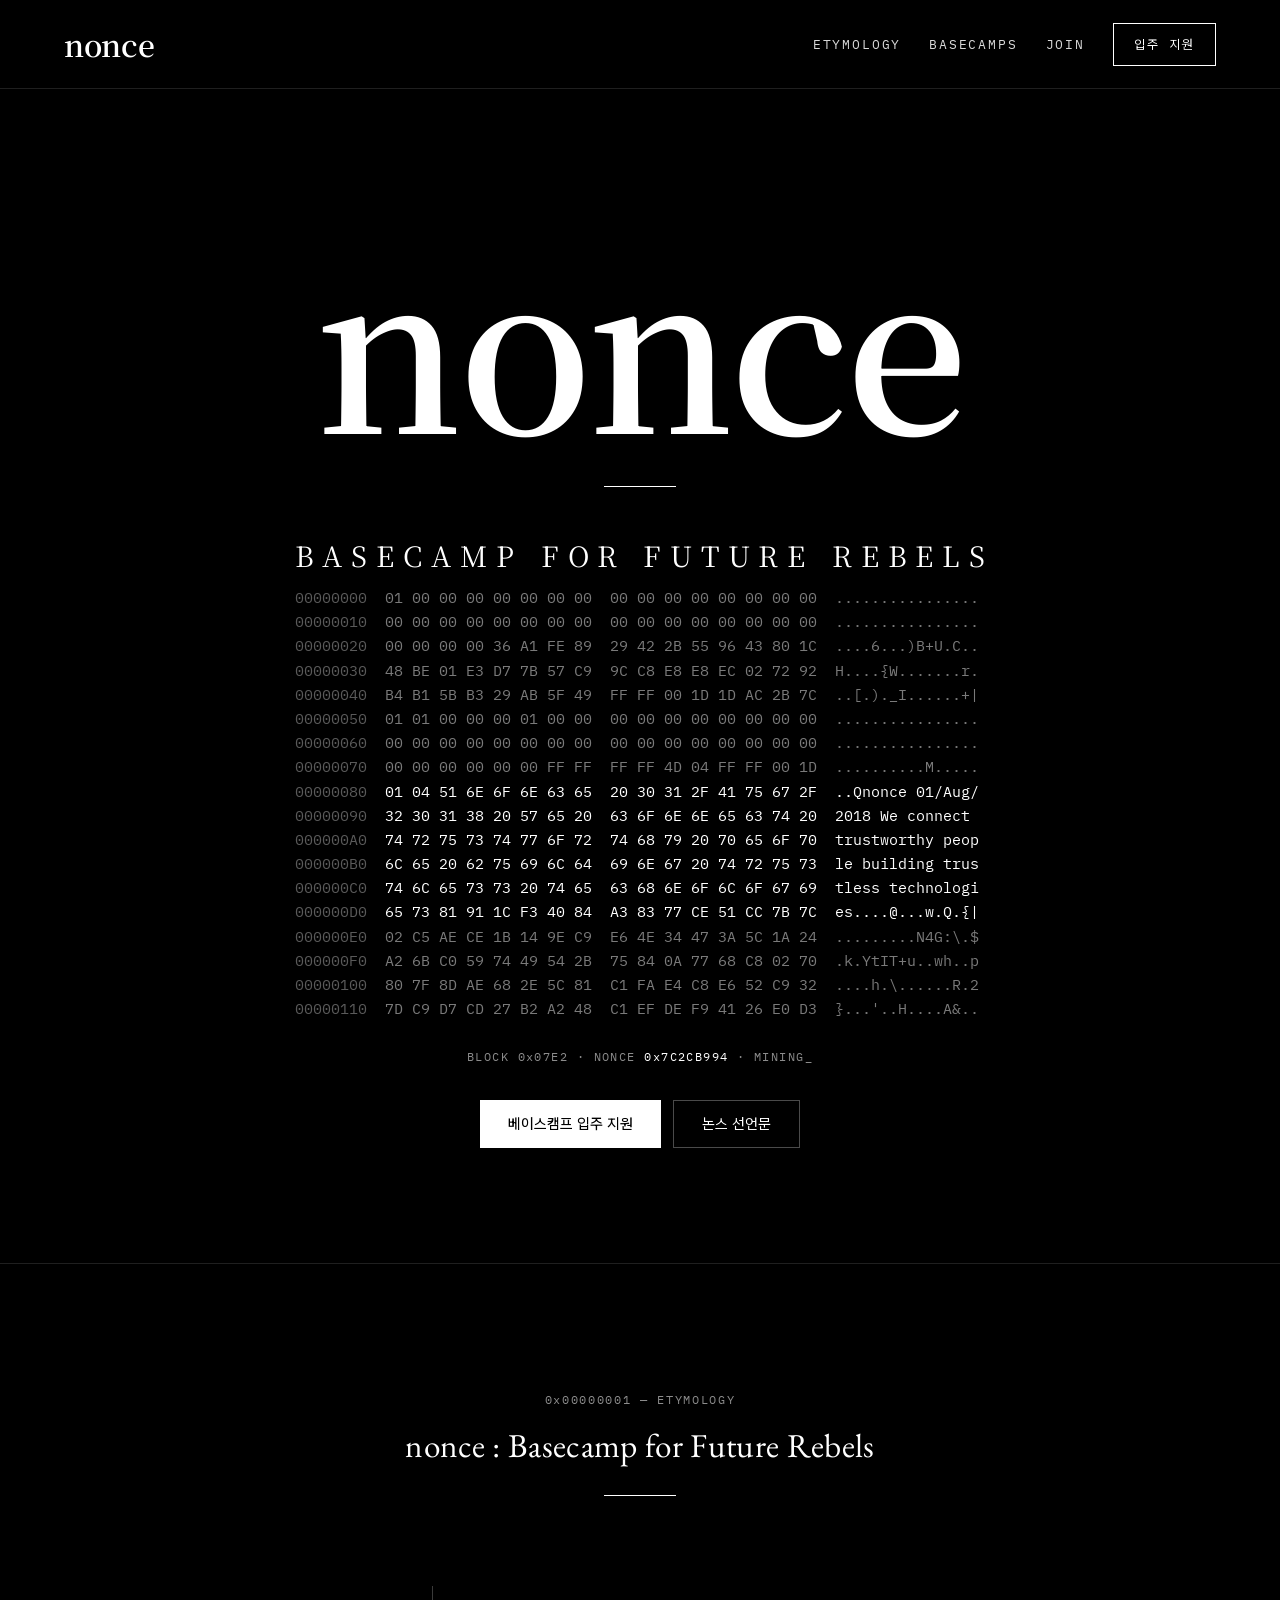
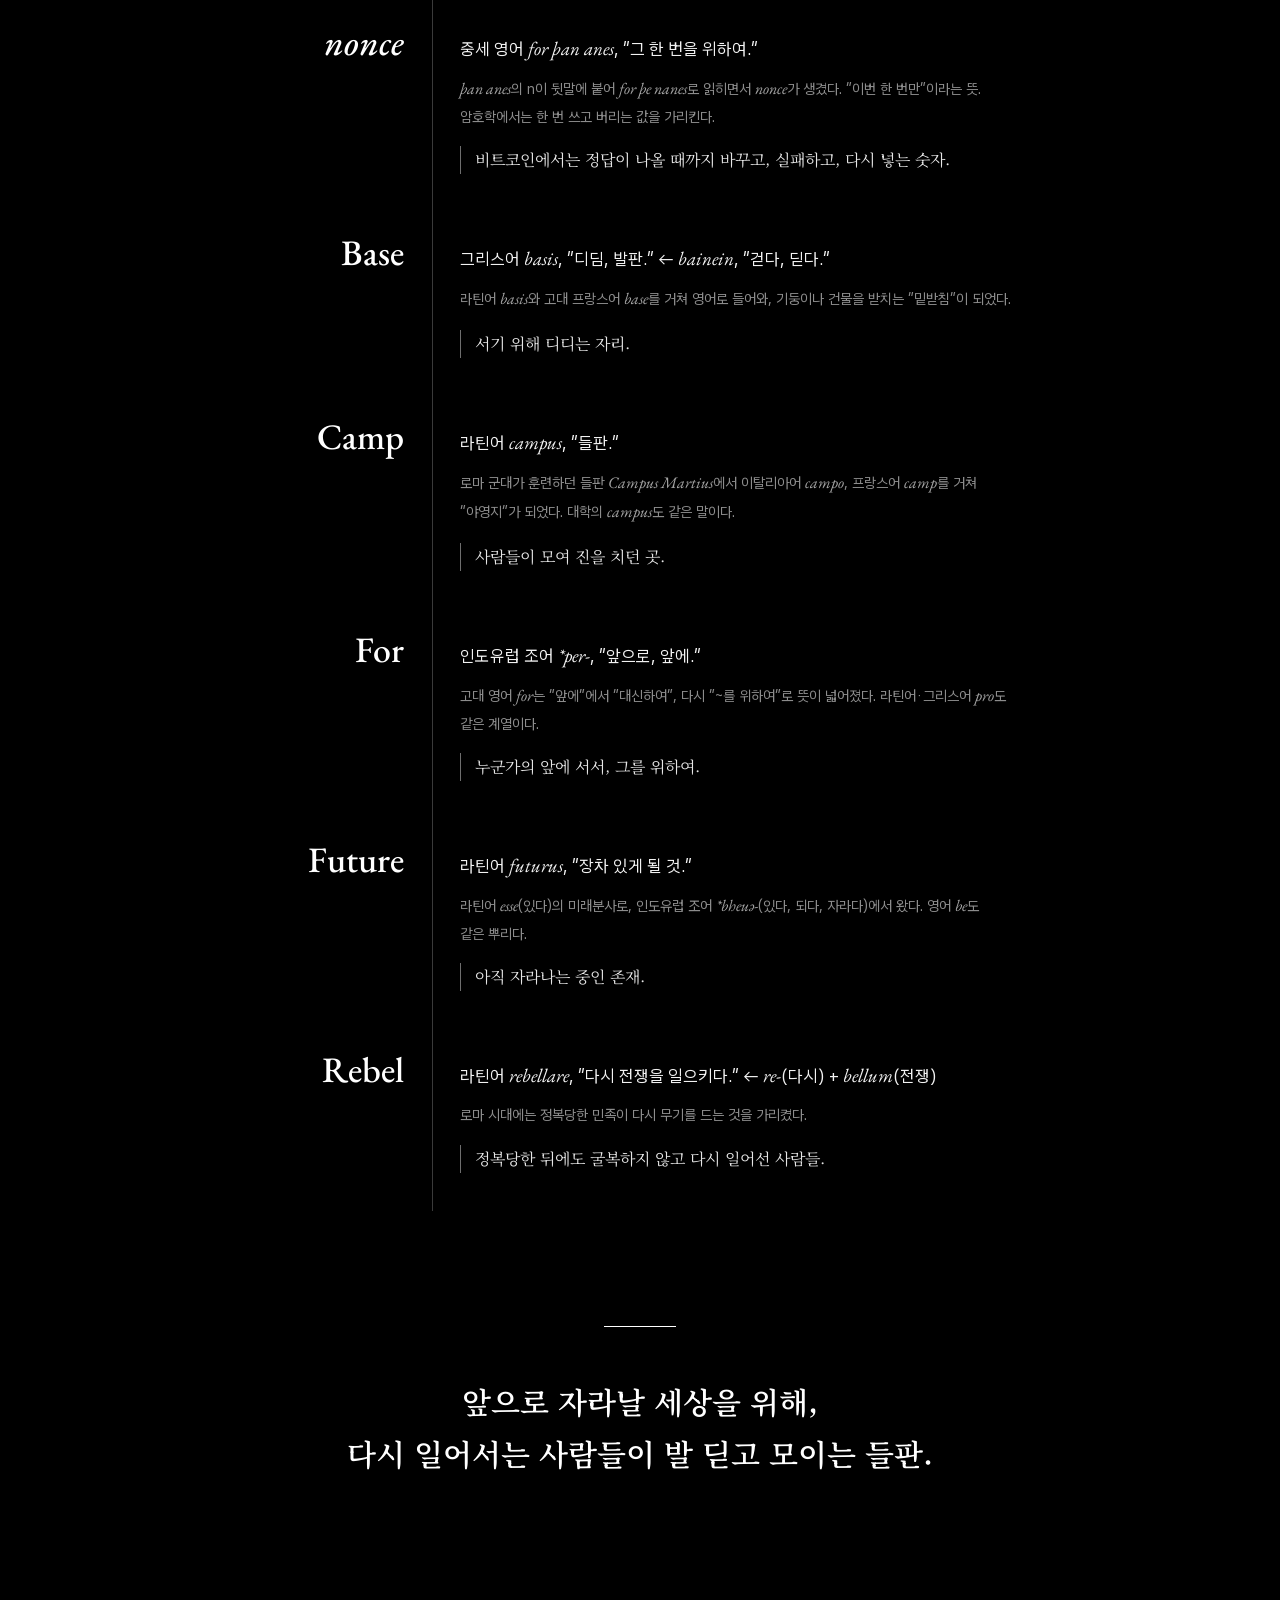
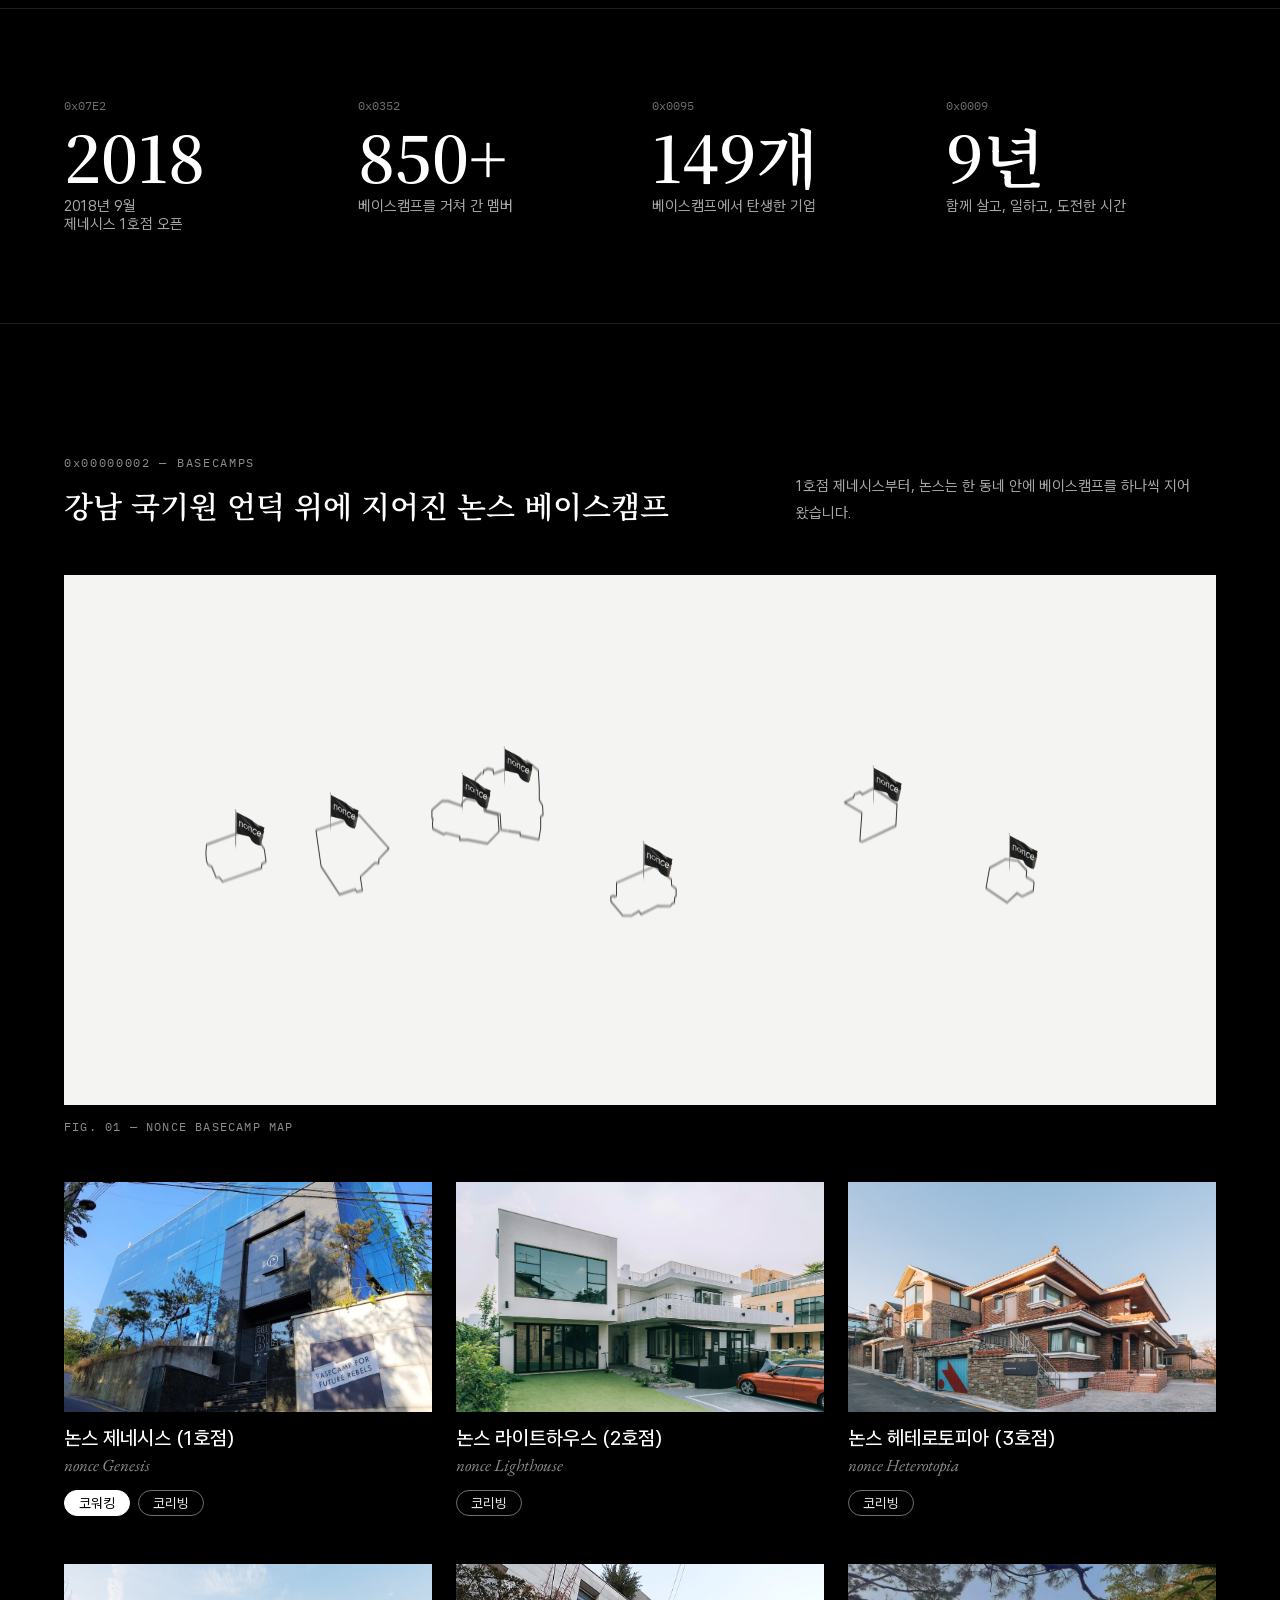
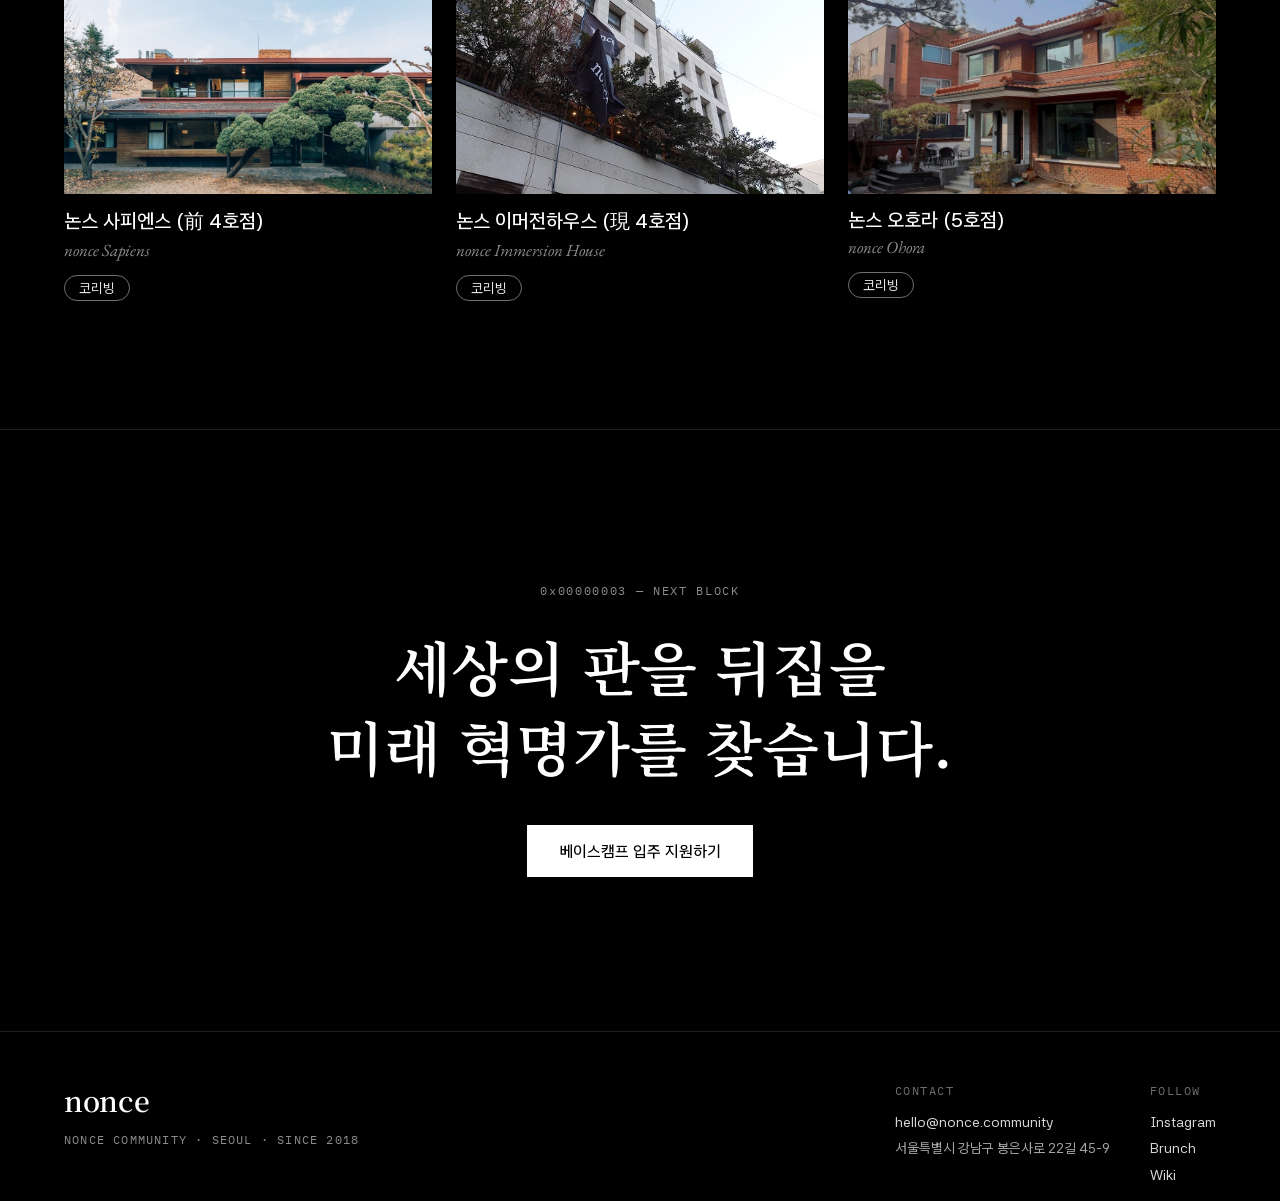
==== commit d603ac90: "Map: show the pre-drawn colored map on phones Below 768px the map uses the colored, labelled picture" ====
--- a/index.html
+++ b/index.html
@@ -145,7 +145,10 @@
 <figure class="map">
 <div class="frame">
 <div class="bmap">
-<img class="bmap-base" src="img/map/base.jpg" alt="논스 베이스캠프 지도 — 국기원 언덕 동네 스케치 위에 여섯 호점의 위치가 nonce 깃발로 표시되어 있다" width="2000" height="776" loading="lazy" decoding="async">
+<picture>
+<source media="(max-width: 767px)" srcset="img/map/mobile.jpg" width="1174" height="540">
+<img class="bmap-base" src="img/map/base.jpg" alt="논스 베이스캠프 지도 — 국기원 언덕 동네 스케치 위에 여섯 호점의 위치가 표시되어 있다" width="2000" height="776" loading="lazy" decoding="async">
+</picture>
 <a class="bmap-pin" href="/lighthouse" aria-label="논스 라이트하우스 (2호점)" style="left:12.11%;top:41.18%;width:6.60%;height:17.20%;--ox:42.5%;--oy:38.2%">
 <img class="bmap-outline" src="img/map/lighthouse.svg" alt="" style="left:0.0%;top:38.2%;width:84.9%;height:61.8%">
 <img class="bmap-flag" src="img/map/flag.png" alt="" width="200" height="197" style="left:16.7%;top:0.0%;width:83.3%;height:82.0%">
--- a/css/site.css
+++ b/css/site.css
@@ -155,6 +155,8 @@
   .bmap-label { opacity: 1; z-index: 2; }
 }
 @media (prefers-reduced-motion: reduce) { .bmap-pin > img, .bmap-label { transition: none; } }
+/* phones get the pre-drawn colored map (the same picture nonce.foundation shows on mobile) instead of the flag layer */
+@media (max-width: 767px) { .bmap-pin { display: none; } }
 .map figcaption { font-family: var(--mono); font-size: 12px; letter-spacing: 0.1em; color: #8c8c8c; }
 .cards { display: grid; grid-template-columns: repeat(auto-fit, minmax(320px, 1fr)); gap: 48px 24px; }
 .card { display: flex; flex-direction: column; gap: 14px; color: inherit !important; min-width: 0; }
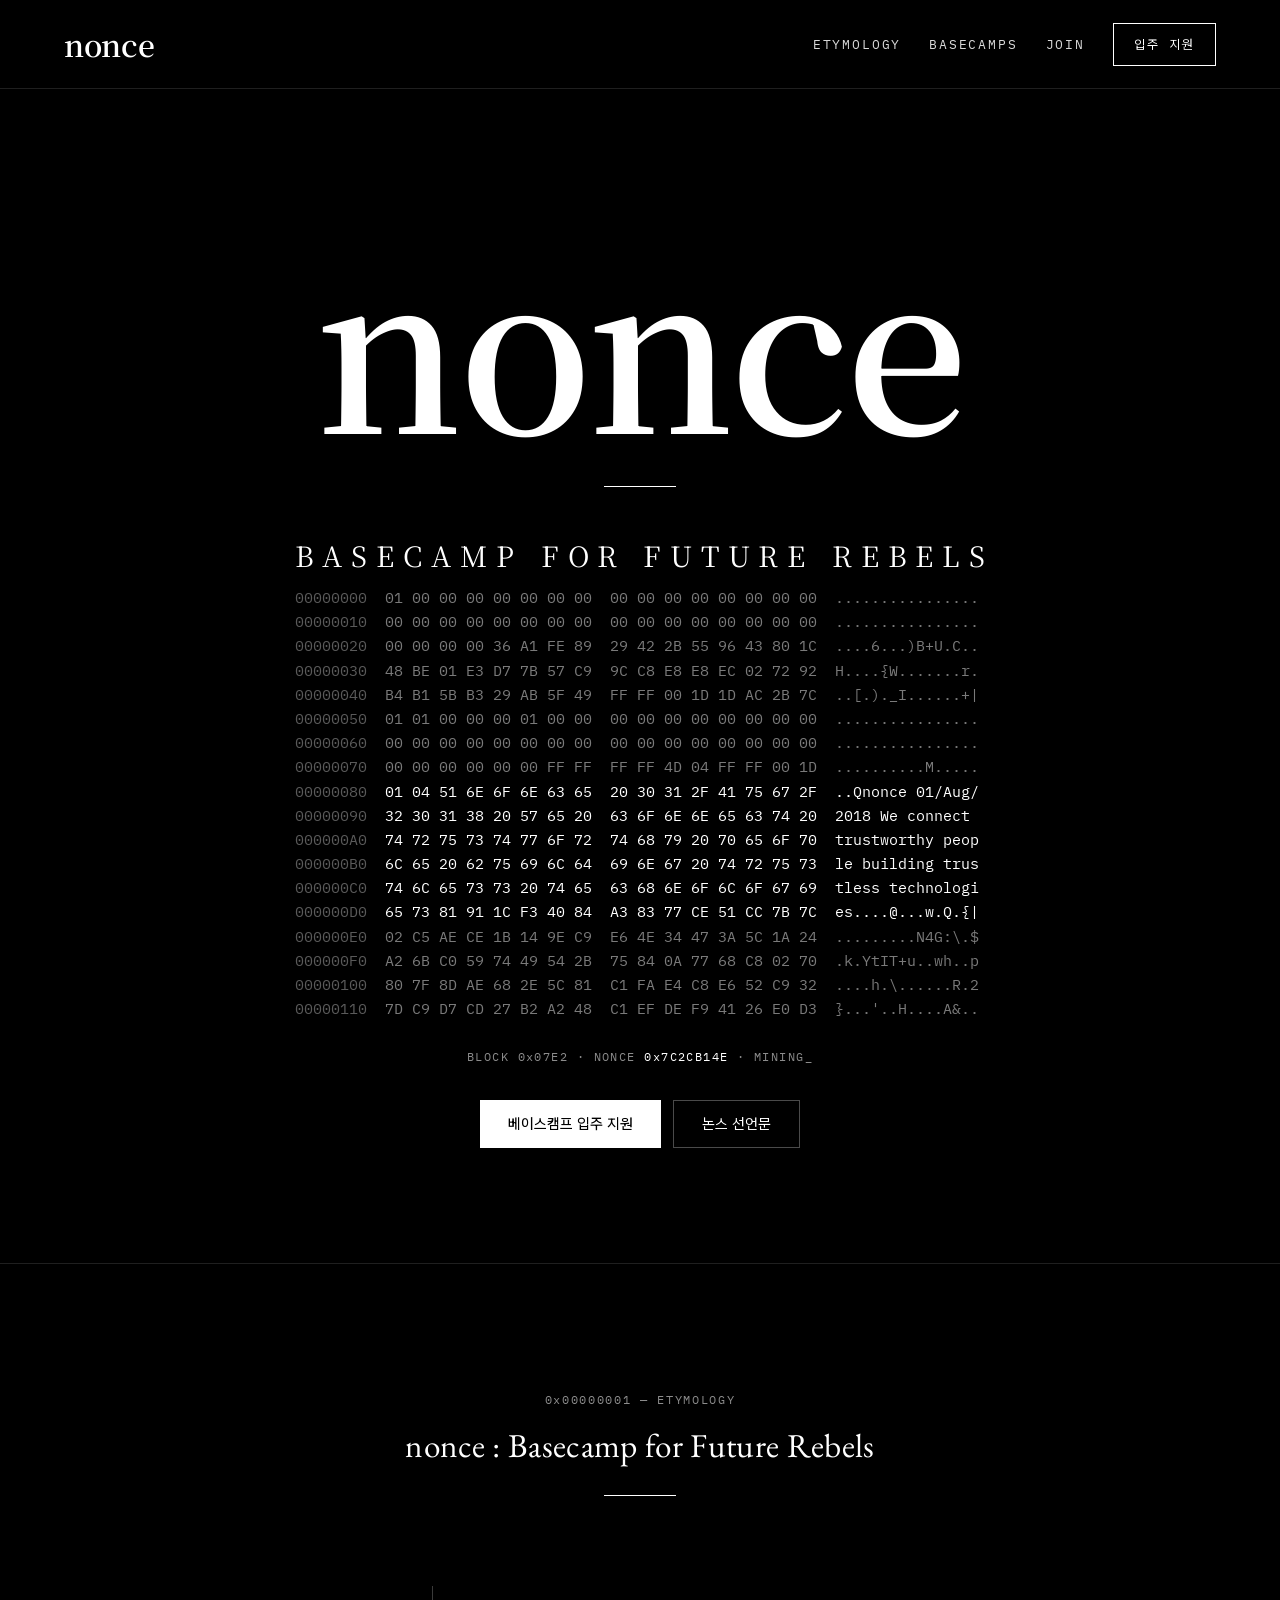
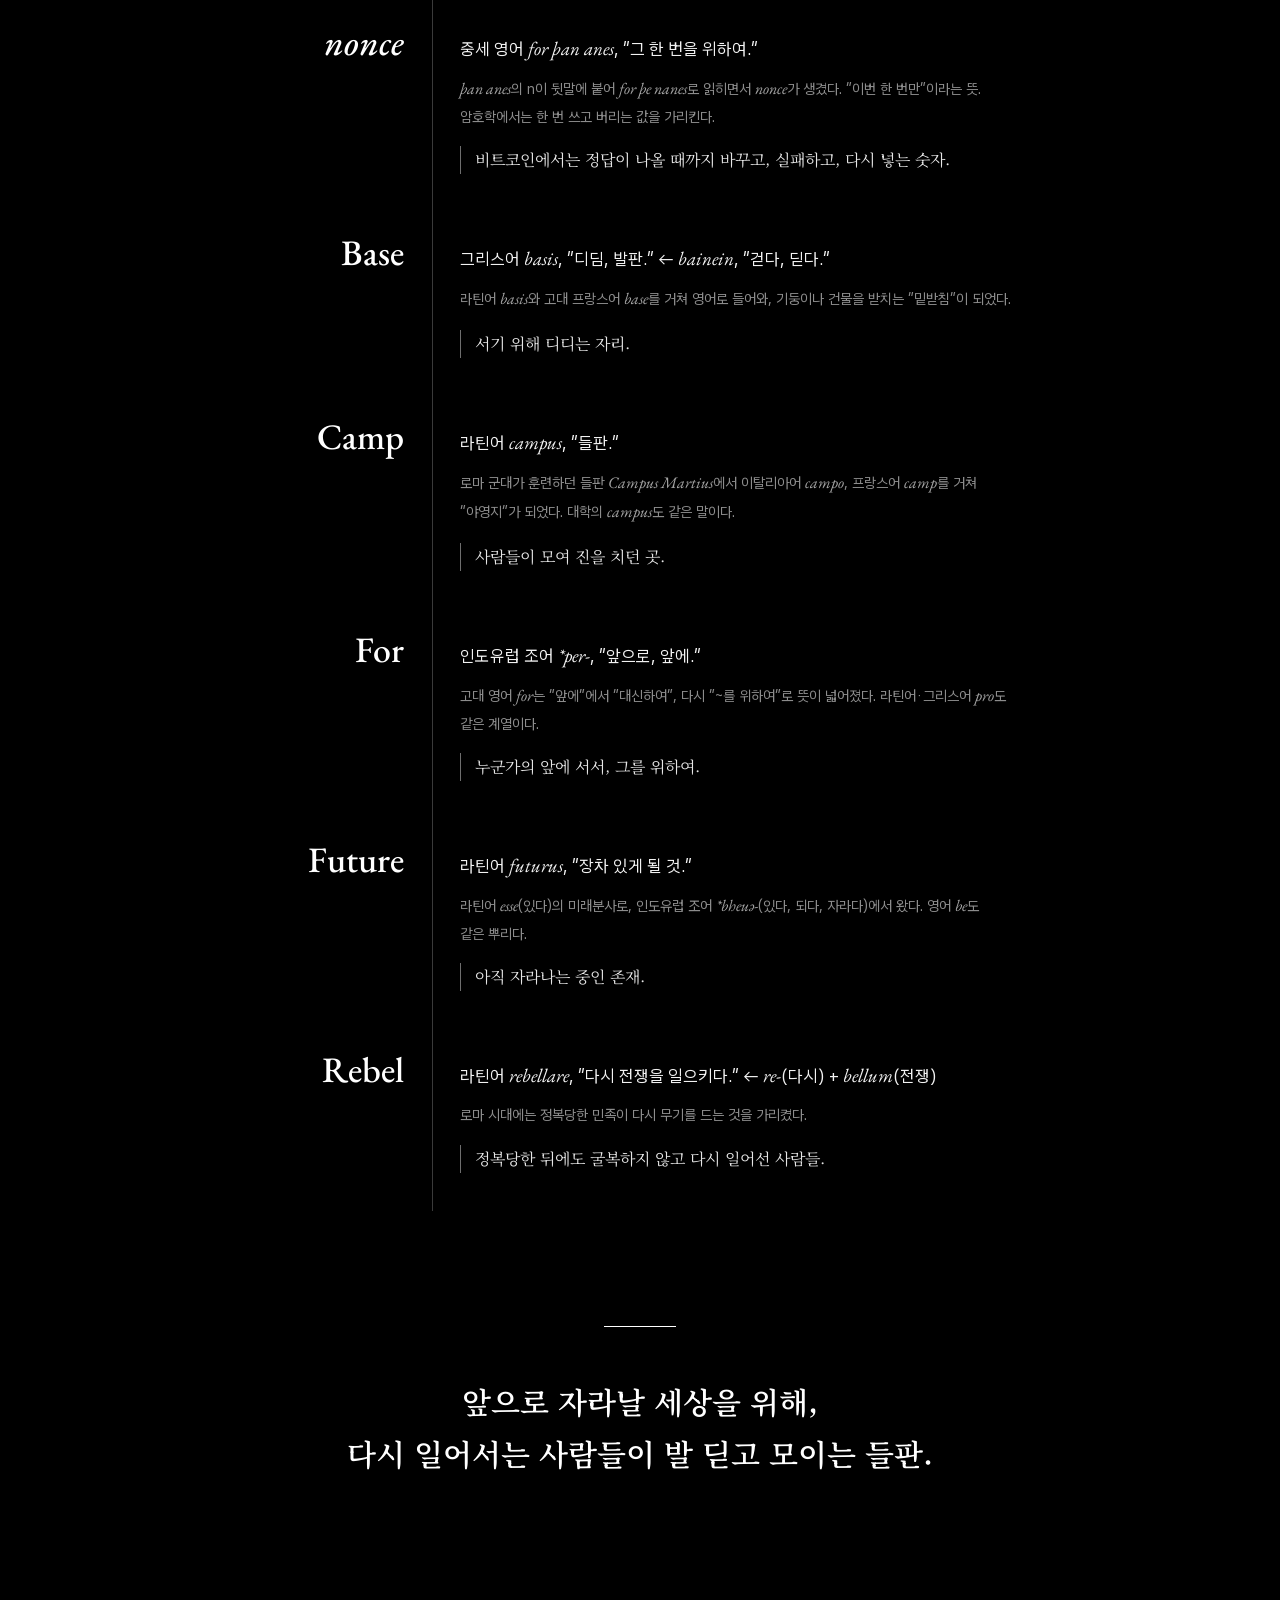
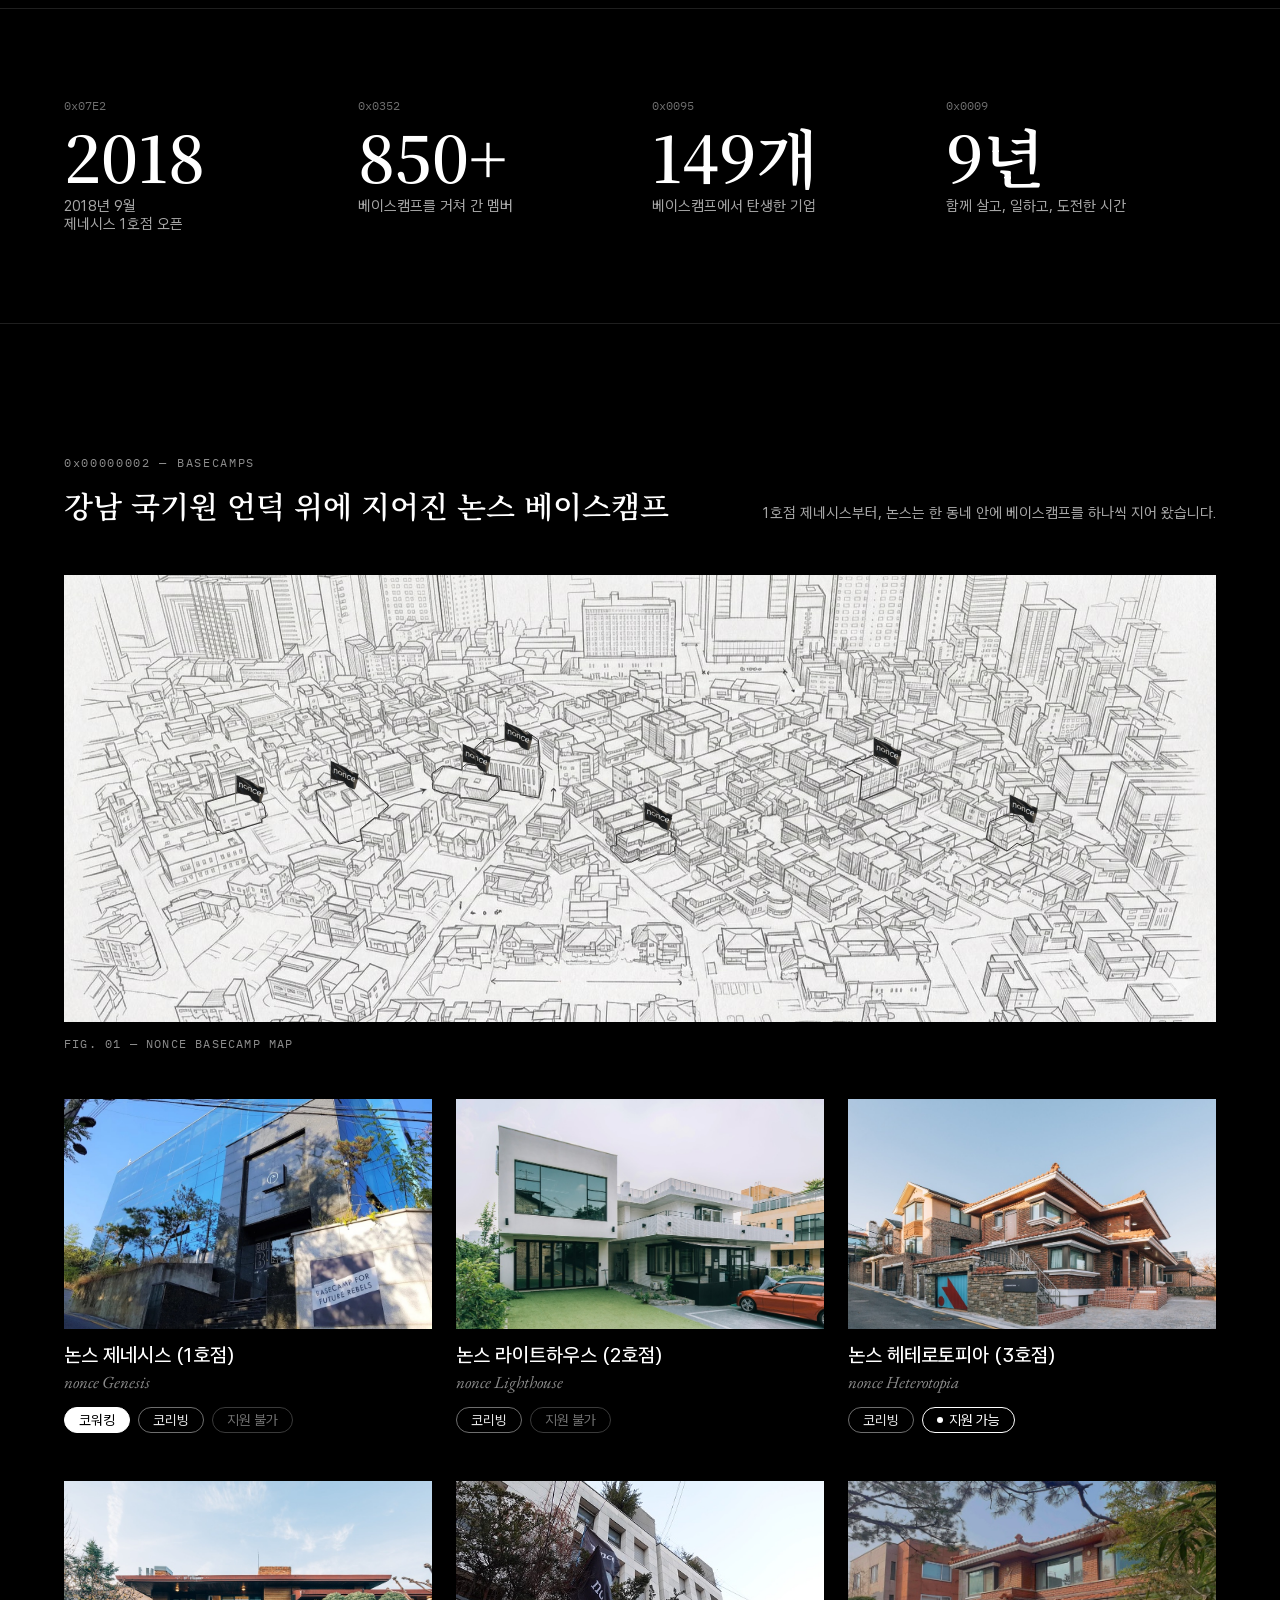
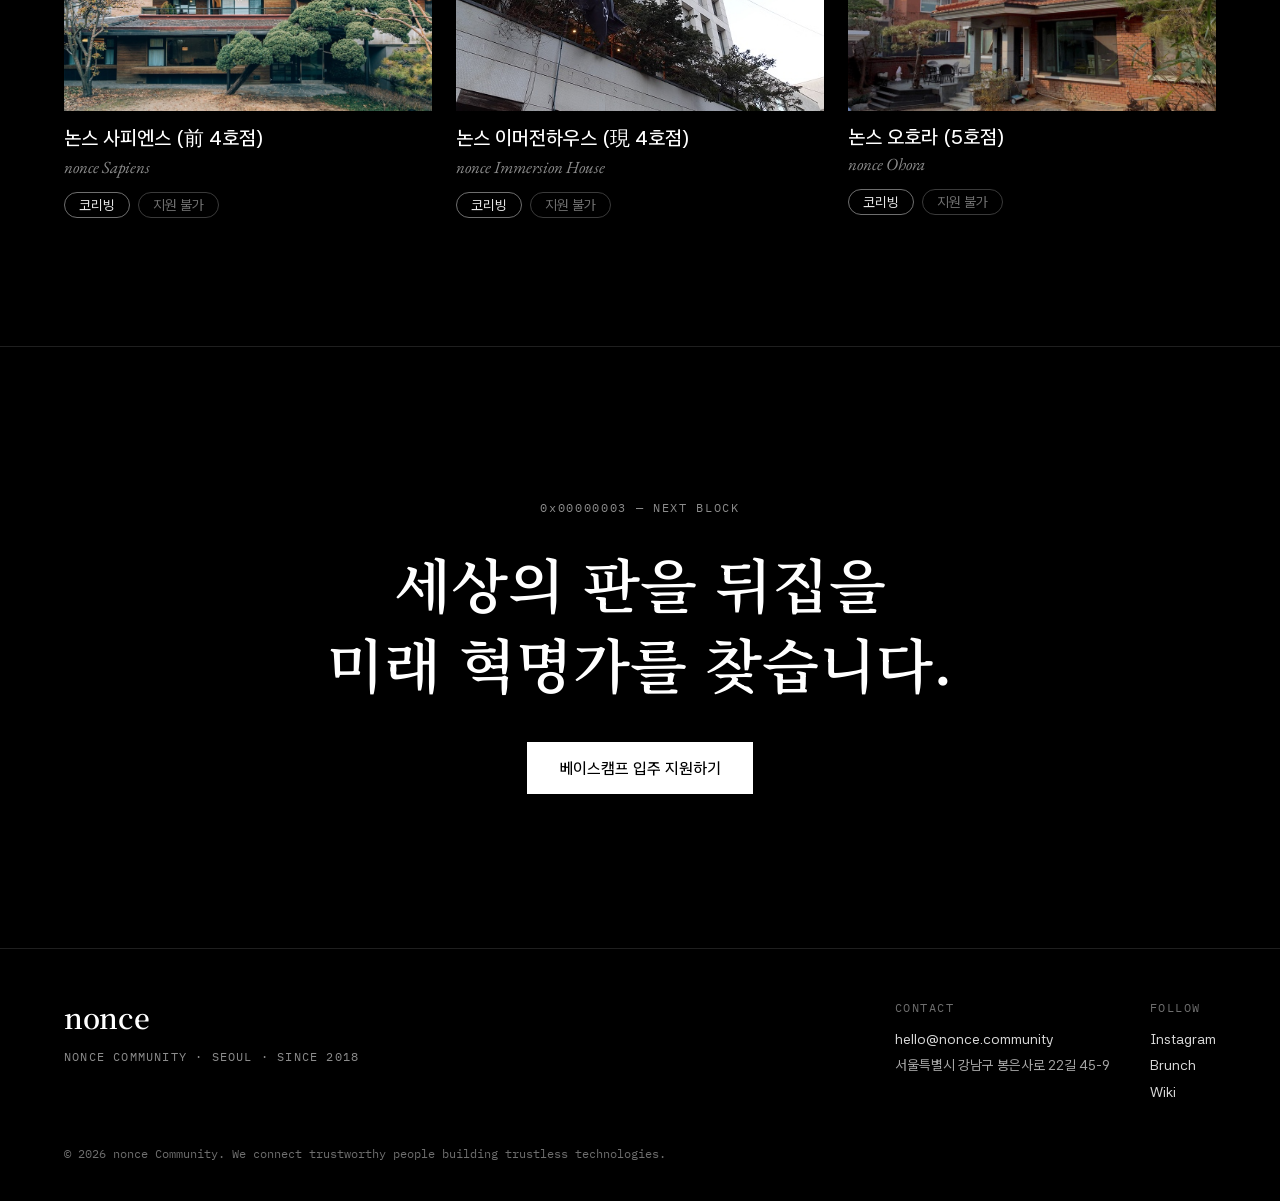
==== commit 6d8c05e4: "Show application status on main house cards and house pages Heterotopia shows 지원 가능 (house page link" ====
--- a/index.html
+++ b/index.html
@@ -203,7 +203,7 @@
 <h3><span class="full">논스 제네시스 (1호점)</span><span class="short">논스 제네시스</span></h3>
 <span lang="en" class="en">nonce Genesis</span>
 </div>
-<div class="tags"><span class="tag solid">코워킹</span><span class="tag">코리빙</span></div>
+<div class="tags"><span class="tag solid">코워킹</span><span class="tag">코리빙</span><span class="tag st off">지원 불가</span></div>
 </a>
 <a class="card" href="/lighthouse" aria-label="논스 라이트하우스 (2호점) 자세히 보기">
 <img src="img/cards/lighthouse.jpg" alt="논스 라이트하우스 외관 — 잔디 마당이 있는 흰 2층 주택" width="960" height="641" loading="lazy" decoding="async">
@@ -212,7 +212,7 @@
 <h3><span class="full">논스 라이트하우스 (2호점)</span><span class="short">논스 라이트하우스</span></h3>
 <span lang="en" class="en">nonce Lighthouse</span>
 </div>
-<div class="tags"><span class="tag">코리빙</span></div>
+<div class="tags"><span class="tag">코리빙</span><span class="tag st off">지원 불가</span></div>
 </a>
 <a class="card" href="/heterotopia" aria-label="논스 헤테로토피아 (3호점) 자세히 보기">
 <img src="img/cards/heterotopia.jpg" alt="논스 헤테로토피아 외관 — 기와 지붕의 붉은 벽돌 단독주택" width="960" height="641" loading="lazy" decoding="async">
@@ -221,7 +221,7 @@
 <h3><span class="full">논스 헤테로토피아 (3호점)</span><span class="short">논스 헤테로토피아</span></h3>
 <span lang="en" class="en">nonce Heterotopia</span>
 </div>
-<div class="tags"><span class="tag">코리빙</span></div>
+<div class="tags"><span class="tag">코리빙</span><span class="tag st on">지원 가능</span></div>
 </a>
 <a class="card" href="/sapiens" aria-label="논스 사피엔스 (前 4호점) 자세히 보기">
 <img src="img/cards/sapiens.jpg" alt="논스 사피엔스 외관 — 소나무 정원이 있는 낮은 목조 주택" width="960" height="641" loading="lazy" decoding="async">
@@ -230,7 +230,7 @@
 <h3><span class="full">논스 사피엔스 (前 4호점)</span><span class="short">논스 사피엔스</span></h3>
 <span lang="en" class="en">nonce Sapiens</span>
 </div>
-<div class="tags"><span class="tag">코리빙</span></div>
+<div class="tags"><span class="tag">코리빙</span><span class="tag st off">지원 불가</span></div>
 </a>
 <a class="card" href="/immersion" aria-label="논스 이머전하우스 (現 4호점) 자세히 보기">
 <img src="img/cards/immersion.jpg" alt="논스 이머전하우스 외관 — nonce 깃발이 걸린 흰 건물" width="504" height="336" loading="lazy" decoding="async">
@@ -239,7 +239,7 @@
 <h3><span class="full">논스 이머전하우스 (現 4호점)</span><span class="short">논스 이머전하우스</span></h3>
 <span lang="en" class="en">nonce Immersion House</span>
 </div>
-<div class="tags"><span class="tag">코리빙</span></div>
+<div class="tags"><span class="tag">코리빙</span><span class="tag st off">지원 불가</span></div>
 </a>
 <a class="card" href="/ohora" aria-label="논스 오호라 (5호점) 자세히 보기">
 <img src="img/cards/ohora.jpg" alt="논스 오호라 외관 — 나무에 둘러싸인 붉은 벽돌 2층 주택" width="960" height="533" loading="lazy" decoding="async">
@@ -248,7 +248,7 @@
 <h3><span class="full">논스 오호라 (5호점)</span><span class="short">논스 오호라</span></h3>
 <span lang="en" class="en">nonce Ohora</span>
 </div>
-<div class="tags"><span class="tag">코리빙</span></div>
+<div class="tags"><span class="tag">코리빙</span><span class="tag st off">지원 불가</span></div>
 </a>
 </div>
 </div>
--- a/css/site.css
+++ b/css/site.css
@@ -127,7 +127,8 @@
 .camps { display: flex; flex-direction: column; gap: 48px; }
 .camps-head { display: flex; flex-wrap: wrap; justify-content: space-between; align-items: flex-end; gap: 24px; }
 .camps-head h2 { margin: 12px 0 0; font-family: var(--serif-kr); font-weight: 600; font-size: 30px; color: #fff; }
-.camps-head p { margin: 0; max-width: 420px; font-size: 15px; line-height: 1.8; color: #a6a6a6; }
+.camps-head p { margin: 0; font-size: 15px; line-height: 1.8; color: #a6a6a6; }
+@media (min-width: 768px) { .camps-head p { white-space: nowrap; } }
 .map { margin: 0; display: flex; flex-direction: column; gap: 14px; }
 .map .frame { background: #f4f4f2; }
 /* interactive basecamp map (same behaviour as nonce.foundation/about-nonce):
@@ -170,6 +171,10 @@
 .tags { display: flex; flex-wrap: wrap; gap: 8px; }
 .tag { padding: 4px 14px; border-radius: 999px; border: 1px solid #6e6e6e; color: #e6e6e6; font-size: 14px; }
 .tag.solid { background: #fff; border-color: #fff; color: #000; }
+/* application status (same open/closed set as the /apply house picker) */
+.tag.st.on { border-color: #fff; color: #fff; }
+.tag.st.on::before { content: ""; display: inline-block; width: 6px; height: 6px; margin-right: 6px; border-radius: 50%; background: #fff; vertical-align: 0.15em; }
+.tag.st.off { border-color: #3a3a3a; color: #6e6e6e; }
 @media (min-width: 768px) and (max-width: 1023px) { .camps-head h2 { font-size: 28px; } }
 @media (max-width: 767px) {
   .camps-head h2 { font-size: 24px; }
@@ -230,6 +235,9 @@
 .itable dt { font-family: var(--mono); font-size: 12px; letter-spacing: 0.14em; color: #8c8c8c; }
 .itable dd { margin: 0; font-size: 17px; line-height: 1.55; text-align: right; color: #f2f2f2; }
 .itable .tm { display: none; }
+.itable .st.off { color: #6e6e6e; }
+.itable a.st.on { color: #fff; text-decoration: underline; text-underline-offset: 4px; text-decoration-color: #6e6e6e; }
+.itable a.st.on:hover { text-decoration-color: #fff; }
 .lt-body { padding: 96px var(--side) 0; }
 .lsec { max-width: 1024px; margin: 0 auto; padding-bottom: 120px; display: flex; flex-wrap: wrap; gap: 24px 0; }
 .lsec > h2 { flex: 0 0 312px; margin: 0; font-family: var(--serif-en); font-weight: 400; font-size: 42px; line-height: 1.1; color: #fff; }
@@ -334,6 +342,29 @@
 .steps li { padding: 16px 12px; display: flex; flex-direction: column; gap: 4px; border-left: 1px solid #1f1f1f; }
 .steps li:first-child { padding-left: 0; border-left: 0; }
 .steps .k { font-family: var(--mono); font-size: 12px; color: #8c8c8c; } .steps .t { font-size: 15px; color: #fff; }
+/* house picker: a.pick.on opens the form below, div.pick.off is not taking applications */
+.picks { margin-top: clamp(48px, 6vw, 72px); display: flex; flex-direction: column; gap: 24px; }
+.pick-h { margin: 0; font-family: var(--serif-kr); font-weight: 600; font-size: 22px; color: #fff; }
+.pick-list { margin: 0; padding: 0; list-style: none; display: grid; grid-template-columns: repeat(3, minmax(0, 1fr)); gap: 12px; }
+.pick { height: 100%; display: flex; flex-direction: column; gap: 4px; padding: 0 0 16px; border: 1px solid #1f1f1f; color: inherit !important; }
+.pick img { display: block; width: 100%; height: auto; aspect-ratio: 16 / 10; object-fit: cover; margin-bottom: 10px; }
+.pick .num, .pick .nm, .pick .en, .pick .st, .pick .when { padding: 0 14px; }
+.pick .num { font-family: var(--mono); font-size: 11px; letter-spacing: 0.08em; color: #8c8c8c; }
+.pick .nm { font-size: 16px; font-weight: 500; color: #fff; }
+.pick .en { font-family: var(--serif-en); font-style: italic; font-size: 14px; color: #8c8c8c; }
+.pick .st { align-self: flex-start; margin: 10px 14px 0; padding: 4px 10px; font-size: 13px; line-height: 1.4; border: 1px solid #3a3a3a; color: #8c8c8c; }
+.pick .when { font-size: 13px; line-height: 1.5; color: #c4c4c4; margin-top: 6px; }
+.pick.off img { filter: grayscale(1); opacity: .35; }
+.pick.off .nm { color: #8c8c8c; }
+.pick.on { border-color: #3a3a3a; cursor: pointer; transition: border-color .2s, background .2s; }
+.pick.on:hover, .pick.on[aria-expanded="true"] { border-color: #fff; background: #0f0f0f; }
+.pick.on .st { background: #fff; border-color: #fff; color: #000; font-weight: 500; }
+.apply-form { display: flex; flex-direction: column; gap: 48px; scroll-margin-top: 24px; }
+.apply-form[hidden] { display: none; }
+.form-h { padding-top: 40px; border-top: 1px solid #3a3a3a; display: flex; flex-direction: column; gap: 16px; }
+.form-h h2 { margin: 0; font-family: var(--serif-kr); font-weight: 600; font-size: clamp(26px, 3vw, 34px); line-height: 1.35; color: #fff; }
+.form-h p { margin: 0; font-size: 17px; line-height: 1.8; color: #c4c4c4; }
+.form-h p a { color: #d9d9d9; text-decoration: underline; text-underline-offset: 3px; }
 form.apply { display: flex; flex-direction: column; gap: 48px; }
 form.apply fieldset { margin: 0; padding: 40px 0 0; border: 0; border-top: 1px solid #1f1f1f; display: flex; flex-direction: column; gap: 28px; min-width: 0; }
 form.apply legend { padding: 0; float: left; width: 100%; display: flex; align-items: baseline; gap: 16px; }
@@ -356,6 +387,12 @@
 .spaces.bad .space { border-color: #ff8a80; }
 .space input { margin: 4px 0 0; width: 18px; height: 18px; accent-color: #fff; }
 .space .tx { display: flex; flex-direction: column; gap: 4px; } .space .a { font-size: 17px; color: #fff; } .space .b { font-size: 14px; color: #a6a6a6; }
+.f .label { font-size: 15px; line-height: 1.5; color: #d9d9d9; }
+.spaces.rooms { grid-template-columns: repeat(auto-fit, minmax(150px, 1fr)); }
+.count { font-family: var(--mono); font-size: 12px; color: #8c8c8c; align-self: flex-end; }
+.count.short { color: #ffb4ab; }
+.agree small { display: block; margin-top: 6px; font-size: 13px; line-height: 1.7; color: #8c8c8c; }
+.apply-intro p a, form.apply .hint a { color: #d9d9d9; text-decoration: underline; text-underline-offset: 3px; }
 .agree { display: flex; align-items: flex-start; gap: 12px; font-size: 15px; line-height: 1.7; color: #c4c4c4; cursor: pointer; }
 .agree input { margin: 5px 0 0; width: 18px; height: 18px; accent-color: #fff; flex: none; }
 .ok { margin: 0; padding: 14px 16px; border: 1px solid #fff; color: #fff; font-size: 15px; line-height: 1.7; }
@@ -367,6 +404,10 @@
 @media (min-width: 768px) and (max-width: 1023px) { .apply-main h1 { font-size: 40px; } }
 @media (max-width: 767px) {
   .apply-main { padding: 64px 20px 72px; }
+  .pick-list { grid-template-columns: repeat(2, minmax(0, 1fr)); gap: 10px; }
+  .pick .num, .pick .nm, .pick .en, .pick .when { padding: 0 10px; }
+  .pick .st { margin: 8px 10px 0; }
+  .pick .nm { font-size: 15px; } .pick .en { font-size: 13px; }
   .apply-main h1 { font-size: 30px; }
 }
 form.apply legend.sr-only { position: absolute; float: none; display: block; width: 1px; height: 1px; overflow: hidden; clip: rect(0 0 0 0); }
